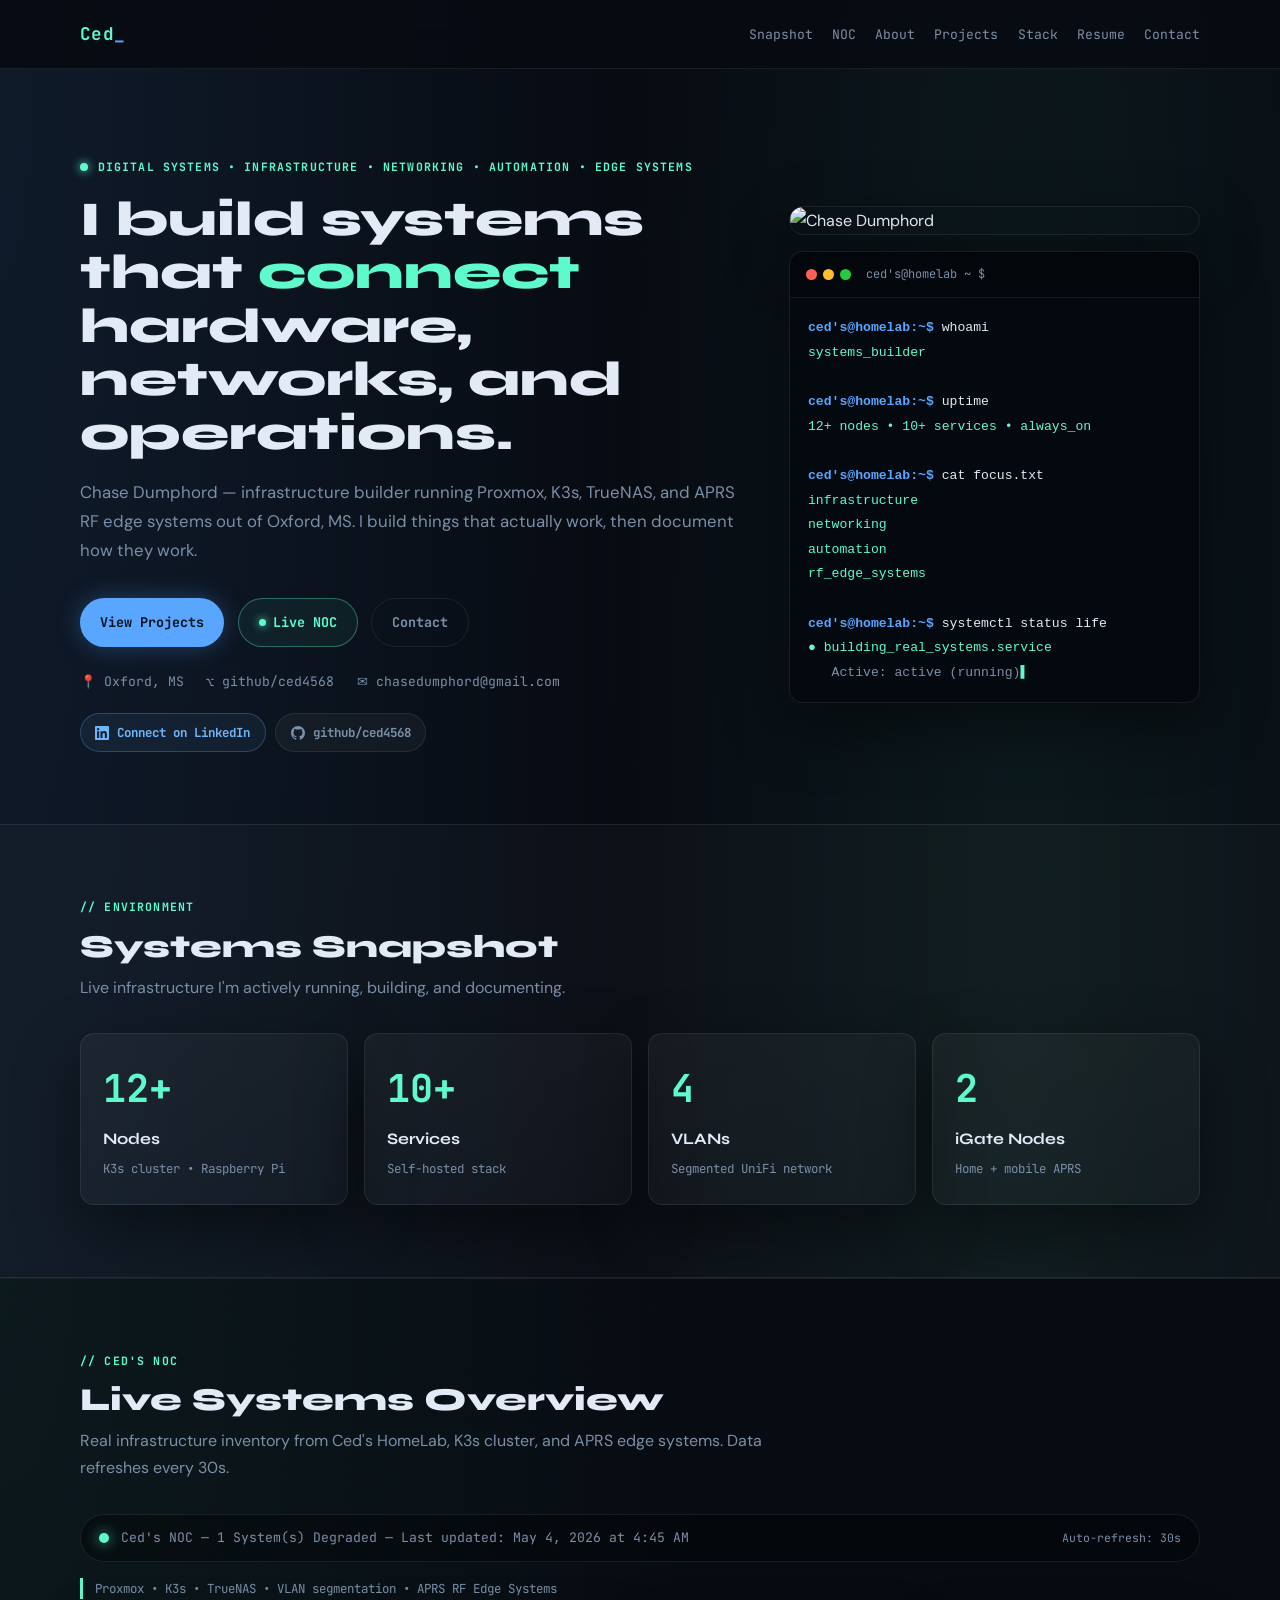
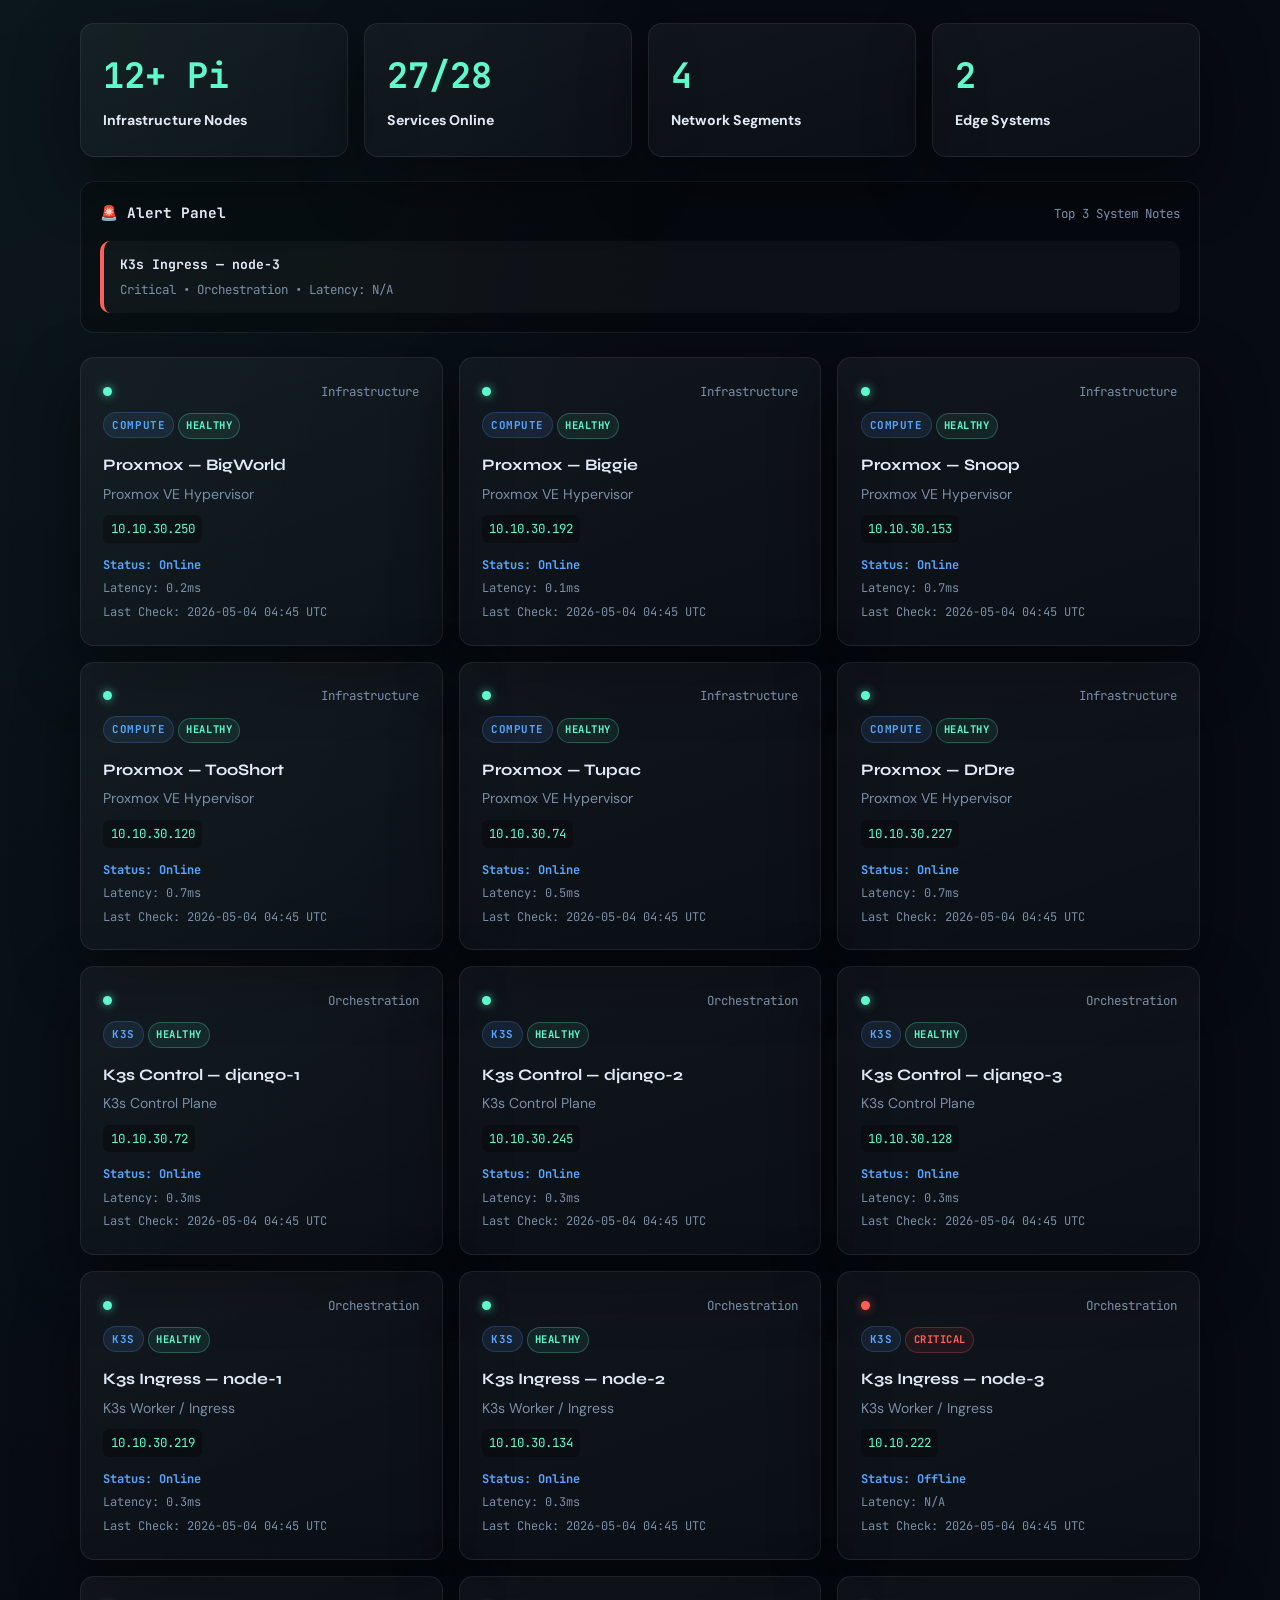
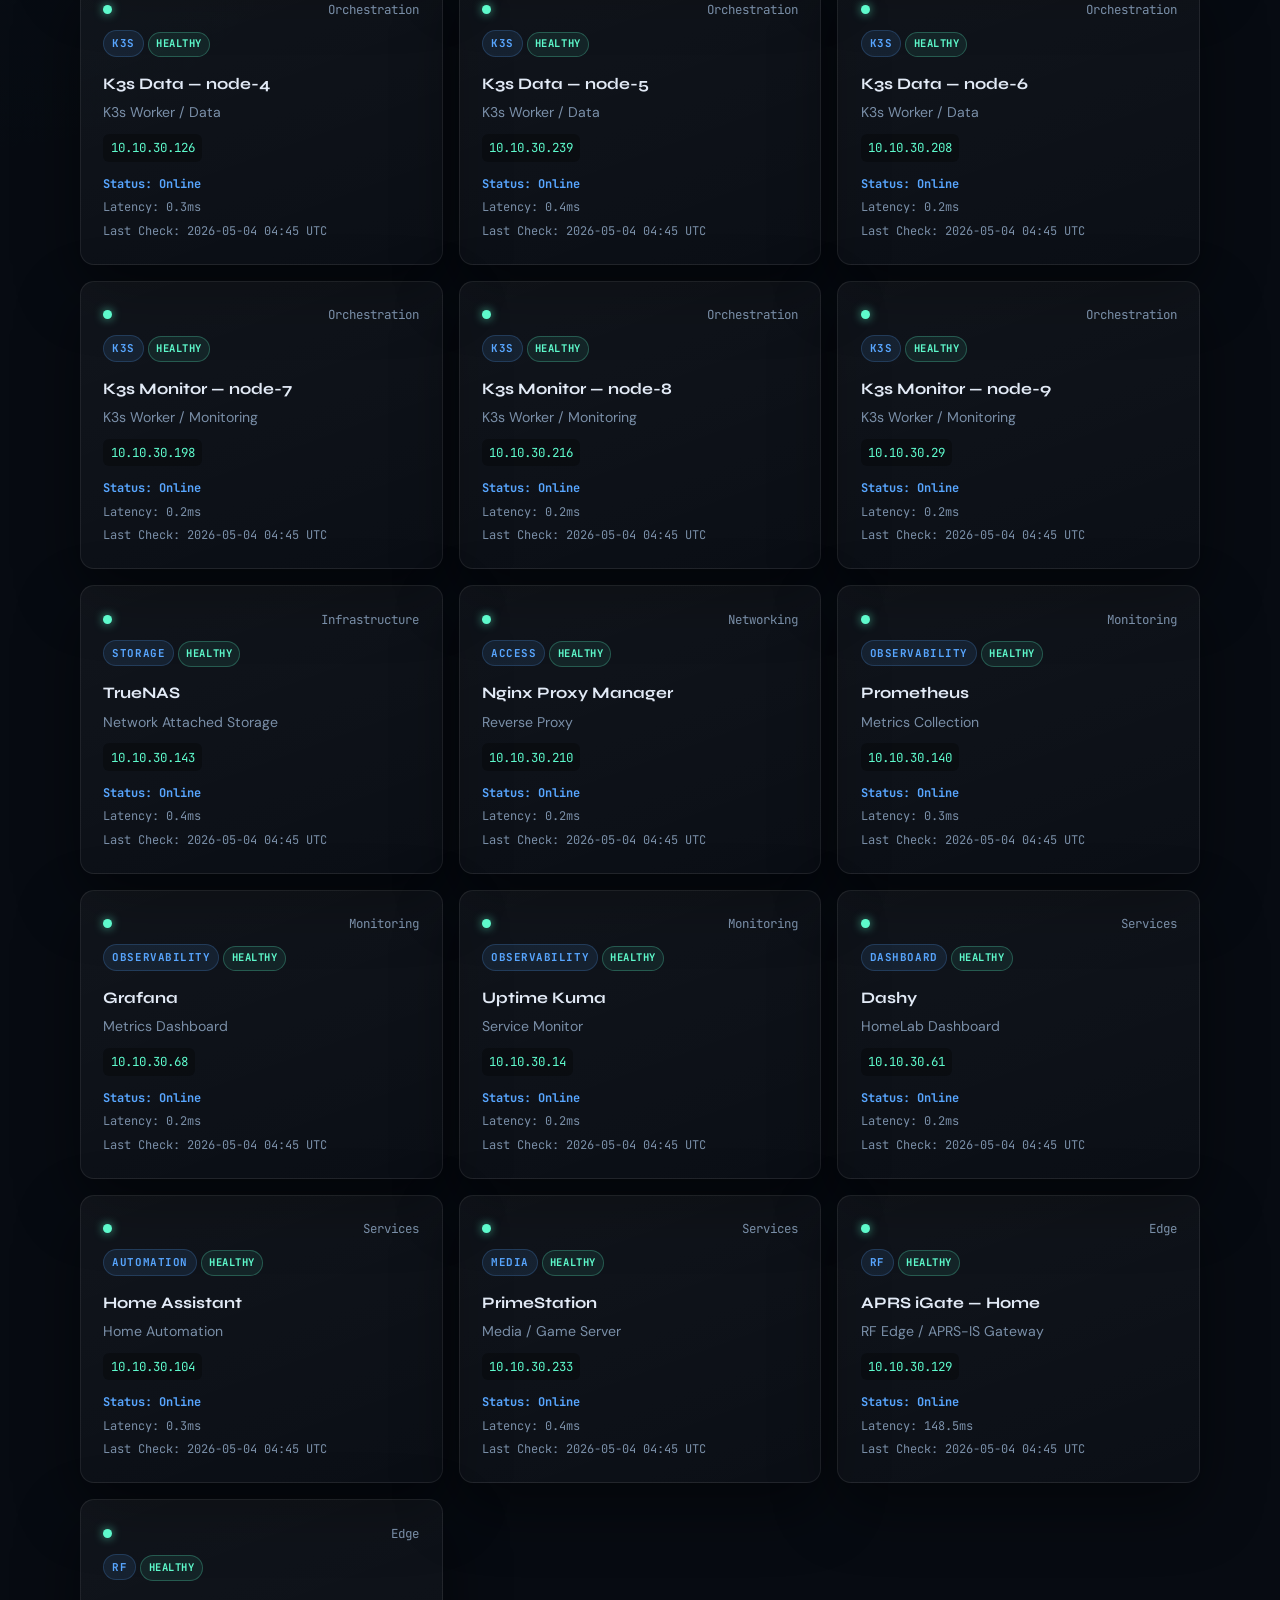
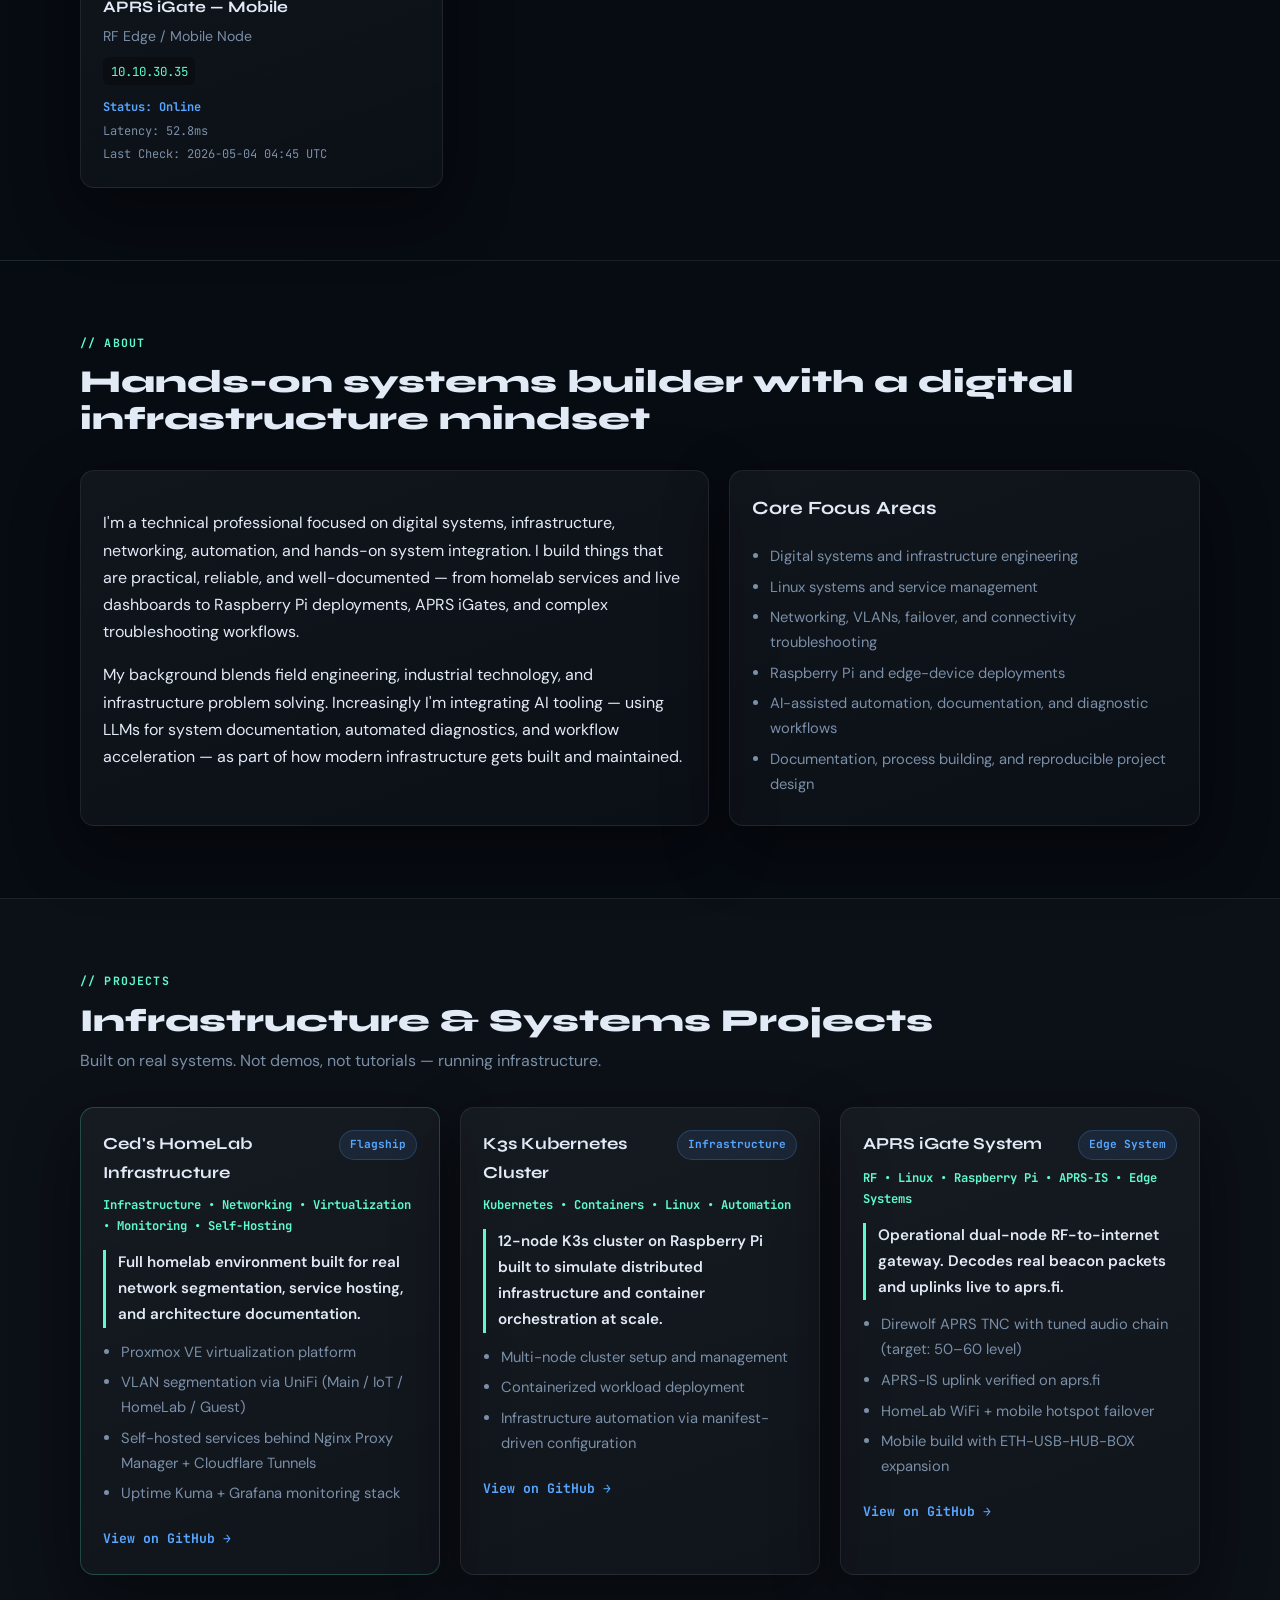
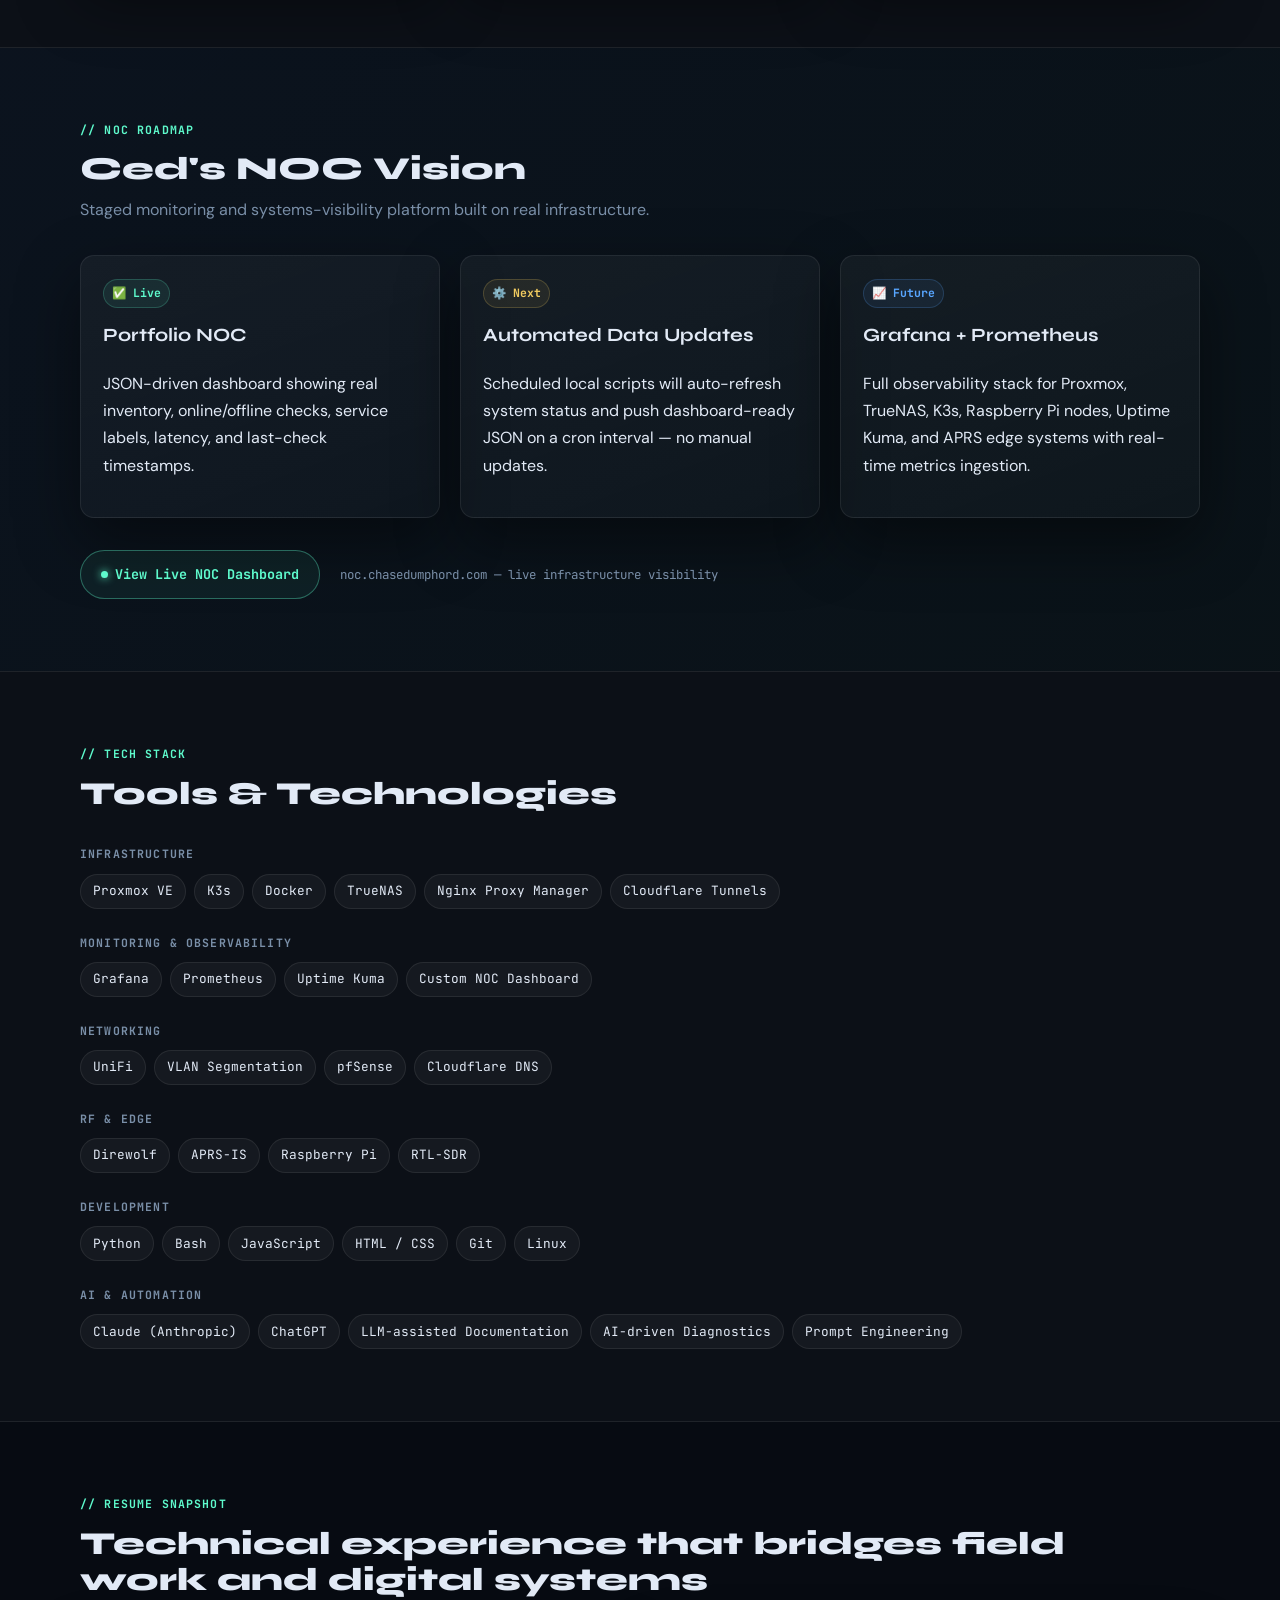
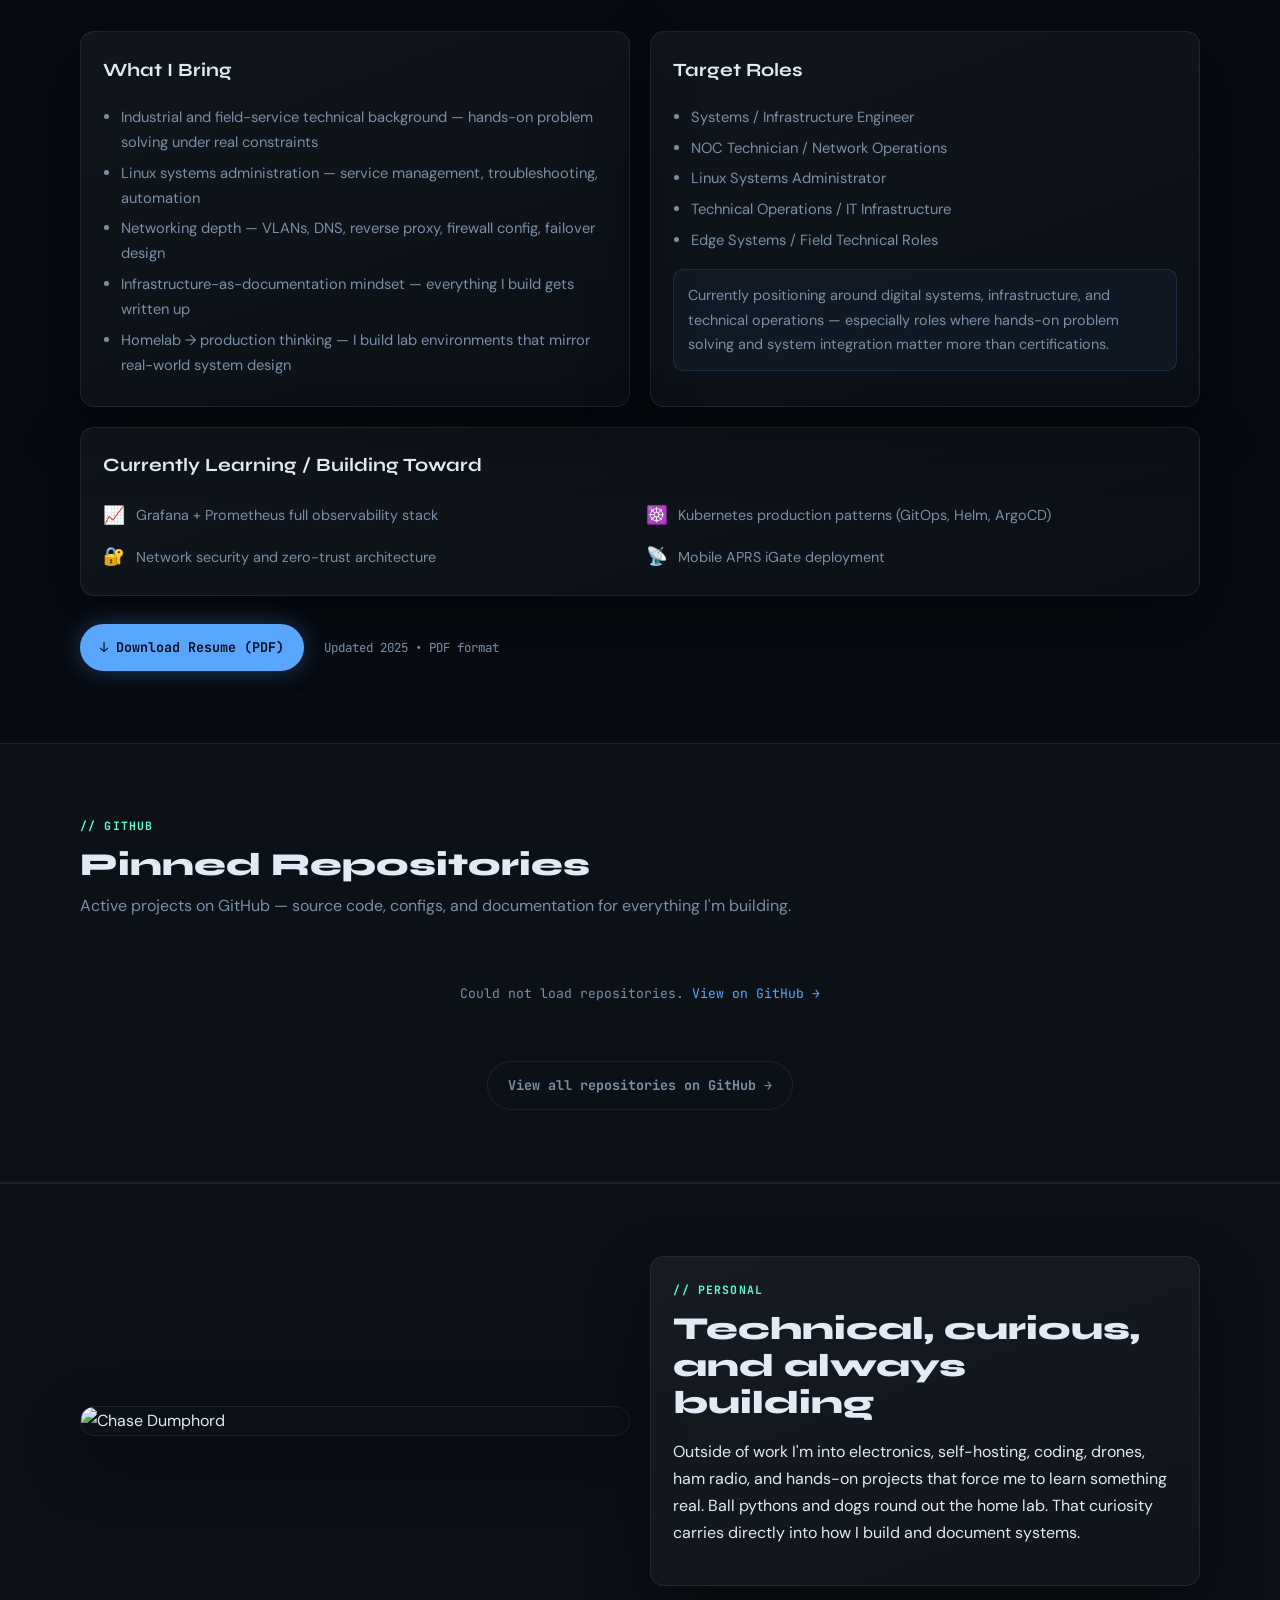
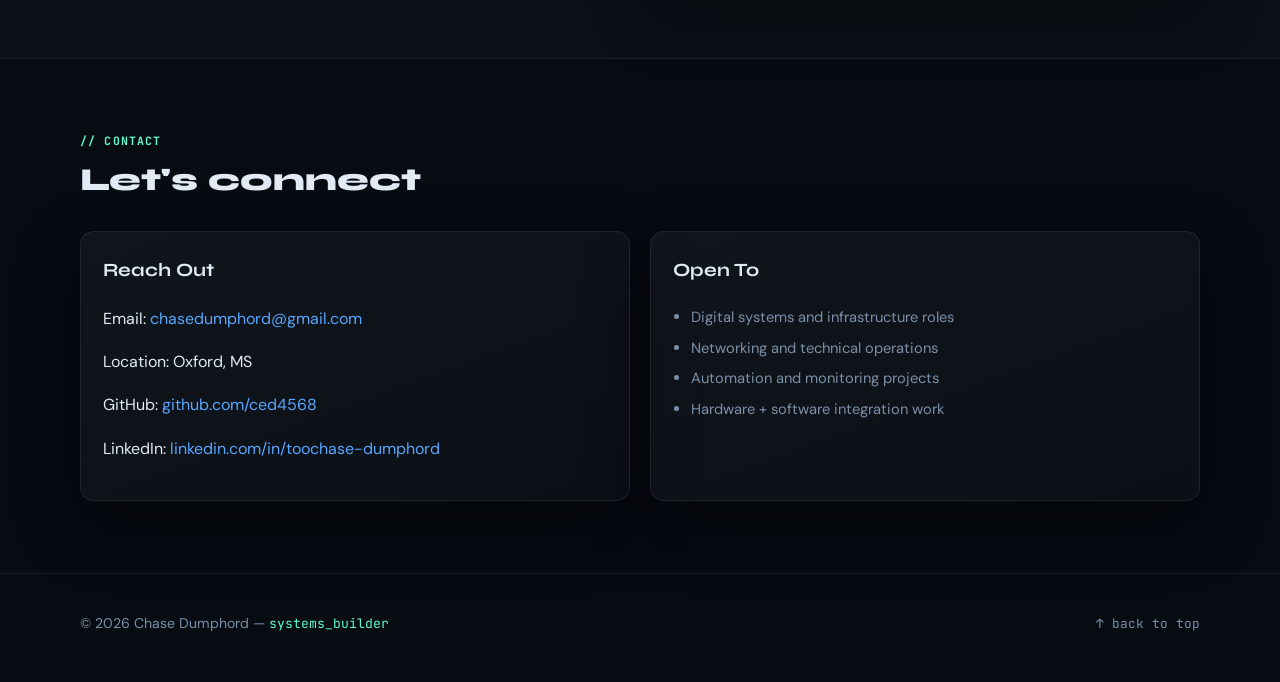
==== index.html @ 25ddf956 "Fix LinkedIn URL and resume path" ====
<!DOCTYPE html>
<html lang="en">
<head>
  <meta charset="UTF-8" />
  <meta name="viewport" content="width=device-width, initial-scale=1.0" />

  <title>Chase Dumphord | Digital Systems & Infrastructure</title>

  <meta
    name="description"
    content="Chase Dumphord — digital systems builder focused on infrastructure, Linux, K3s, Proxmox, APRS RF edge systems, and real-world technical problem solving."
  />

  <!-- Open Graph for LinkedIn / Discord sharing -->
  <meta property="og:title" content="Chase Dumphord | Digital Systems & Infrastructure" />
  <meta property="og:description" content="Hands-on systems builder. Proxmox • K3s • APRS • HomeLab. Based in Oxford, MS." />
  <meta property="og:type" content="website" />
  <meta property="og:url" content="https://chasedumphord.com" />

  <!-- ── Favicon set (from ced-logo-pack) ── -->
  <link rel="icon" type="image/png" sizes="32x32"   href="assets/favicons/favicon-32x32.png" />
  <link rel="icon" type="image/png" sizes="16x16"   href="assets/favicons/favicon-16x16.png" />
  <link rel="icon" type="image/png" sizes="192x192" href="assets/favicons/favicon-192x192.png" />
  <link rel="apple-touch-icon"      sizes="512x512" href="assets/favicons/favicon-512x512.png" />
  <link rel="shortcut icon"                         href="assets/favicons/favicon.ico" />

  <!-- ── Sitemap hint for crawlers ── -->
  <link rel="sitemap" type="application/xml" href="/sitemap.xml" />

  <!-- ── Search engine indexing ── -->
  <meta name="robots" content="index, follow" />
  <meta name="author" content="Chase Dumphord" />

  <!-- ── Social verification (rel=me) ── -->
  <link rel="me" href="https://www.linkedin.com/in/chase-dumphord/" />
  <link rel="me" href="https://github.com/ced4568" />

  <!-- Fonts: JetBrains Mono for terminal/code feel, Syne for headings -->
  <link rel="preconnect" href="https://fonts.googleapis.com" />
  <link rel="preconnect" href="https://fonts.gstatic.com" crossorigin />
  <link href="https://fonts.googleapis.com/css2?family=JetBrains+Mono:wght@400;700&family=Syne:wght@700;800&family=DM+Sans:wght@400;500;700&display=swap" rel="stylesheet" />

  <link rel="stylesheet" href="style.css" />
</head>

<body>
  <!-- ═══════════════════════════════ NAV ═══════════════════════════════ -->
  <header class="site-header">
    <div class="container nav">
      <a href="#top" class="logo">Ced<span class="logo-cursor">_</span></a>

      <nav>
        <ul class="nav-links">
          <li><a href="#snapshot">Snapshot</a></li>
          <li><a href="#noc">NOC</a></li>
          <li><a href="#about">About</a></li>
          <li><a href="#projects">Projects</a></li>
          <li><a href="#stack">Stack</a></li>
          <li><a href="#resume">Resume</a></li>
          <li><a href="#contact">Contact</a></li>
        </ul>
      </nav>
    </div>
  </header>

  <main id="top">

    <!-- ═══════════════════════════════ HERO ═══════════════════════════════ -->
    <section class="hero">
      <div class="container hero-grid">

        <div class="hero-text">
          <p class="eyebrow">
            <span class="eyebrow-dot"></span>
            Digital Systems • Infrastructure • Networking • Automation • Edge Systems
          </p>

          <h1>I build systems that <span class="accent-word">connect</span> hardware, networks, and operations.</h1>

          <p class="lead">
            Chase Dumphord — infrastructure builder running Proxmox, K3s, TrueNAS, and APRS RF edge systems out of Oxford, MS.
            I build things that actually work, then document how they work.
          </p>

          <div class="hero-actions">
            <a class="btn btn-primary" href="#projects">View Projects</a>
            <a class="btn btn-secondary" href="https://noc.chasedumphord.com" target="_blank" rel="noopener noreferrer">
              <span class="btn-dot"></span> Live NOC
            </a>
            <a class="btn btn-ghost" href="#contact">Contact</a>
          </div>

          <ul class="quick-facts">
            <li>📍 Oxford, MS</li>
            <li>
              <a href="https://github.com/ced4568" target="_blank" rel="noopener noreferrer">
                ⌥ github/ced4568
              </a>
            </li>
            <li>
              <a href="mailto:chasedumphord@gmail.com">✉ chasedumphord@gmail.com</a>
            </li>
          </ul>

          <!-- LinkedIn badge — prominent social proof row -->
          <div class="hero-badges">
            <a
              href="https://www.linkedin.com/in/chase-dumphord/"
              target="_blank"
              rel="noopener noreferrer"
              class="badge-link linkedin-badge"
            >
              <svg class="badge-icon" viewBox="0 0 24 24" fill="currentColor" aria-hidden="true">
                <path d="M20.447 20.452h-3.554v-5.569c0-1.328-.027-3.037-1.852-3.037-1.853 0-2.136 1.445-2.136 2.939v5.667H9.351V9h3.414v1.561h.046c.477-.9 1.637-1.85 3.37-1.85 3.601 0 4.267 2.37 4.267 5.455v6.286zM5.337 7.433a2.062 2.062 0 01-2.063-2.065 2.064 2.064 0 112.063 2.065zm1.782 13.019H3.555V9h3.564v11.452zM22.225 0H1.771C.792 0 0 .774 0 1.729v20.542C0 23.227.792 24 1.771 24h20.451C23.2 24 24 23.227 24 22.271V1.729C24 .774 23.2 0 22.222 0h.003z"/>
              </svg>
              Connect on LinkedIn
            </a>
            <a
              href="https://github.com/ced4568"
              target="_blank"
              rel="noopener noreferrer"
              class="badge-link github-badge"
            >
              <svg class="badge-icon" viewBox="0 0 24 24" fill="currentColor" aria-hidden="true">
                <path d="M12 0C5.374 0 0 5.373 0 12c0 5.302 3.438 9.8 8.207 11.387.599.111.793-.261.793-.577v-2.234c-3.338.726-4.033-1.416-4.033-1.416-.546-1.387-1.333-1.756-1.333-1.756-1.089-.745.083-.729.083-.729 1.205.084 1.839 1.237 1.839 1.237 1.07 1.834 2.807 1.304 3.492.997.107-.775.418-1.305.762-1.604-2.665-.305-5.467-1.334-5.467-5.931 0-1.311.469-2.381 1.236-3.221-.124-.303-.535-1.524.117-3.176 0 0 1.008-.322 3.301 1.23A11.509 11.509 0 0112 5.803c1.02.005 2.047.138 3.006.404 2.291-1.552 3.297-1.23 3.297-1.23.653 1.653.242 2.874.118 3.176.77.84 1.235 1.911 1.235 3.221 0 4.609-2.807 5.624-5.479 5.921.43.372.823 1.102.823 2.222v3.293c0 .319.192.694.801.576C20.566 21.797 24 17.3 24 12c0-6.627-5.373-12-12-12z"/>
              </svg>
              github/ced4568
            </a>
          </div>
        </div>

        <div class="hero-panel">
          <div class="hero-image-card">
            <img
              src="assets/images/ChaseD_headshot.jpg"
              alt="Chase Dumphord"
              class="hero-image"
            />
          </div>

          <div class="terminal-card">
            <div class="terminal-top">
              <span class="dot red"></span>
              <span class="dot yellow"></span>
              <span class="dot green"></span>
              <span class="terminal-title">ced's@homelab ~ $</span>
            </div>
            <pre><code><span class="t-prompt">ced's@homelab:~$</span> whoami
<span class="t-val">systems_builder</span>

<span class="t-prompt">ced's@homelab:~$</span> uptime
<span class="t-val">12+ nodes • 10+ services • always_on</span>

<span class="t-prompt">ced's@homelab:~$</span> cat focus.txt
<span class="t-val">infrastructure
networking
automation
rf_edge_systems</span>

<span class="t-prompt">ced's@homelab:~$</span> systemctl status life
<span class="t-val">● building_real_systems.service</span>
<span class="t-muted">   Active: active (running)</span><span class="t-cursor">▌</span></code></pre>
          </div>
        </div>
      </div>
    </section>

    <!-- ═══════════════════════════════ SNAPSHOT ═══════════════════════════════ -->
    <section id="snapshot" class="section section-alt">
      <div class="container">
        <div class="section-heading">
          <p class="section-label">// environment</p>
          <h2>Systems Snapshot</h2>
          <p class="section-intro">
            Live infrastructure I'm actively running, building, and documenting.
          </p>
        </div>

        <div class="stats-grid">
          <div class="stat-card">
            <h3>12+</h3>
            <p>Nodes</p>
            <span>K3s cluster • Raspberry Pi</span>
          </div>
          <div class="stat-card">
            <h3>10+</h3>
            <p>Services</p>
            <span>Self-hosted stack</span>
          </div>
          <div class="stat-card">
            <h3>4</h3>
            <p>VLANs</p>
            <span>Segmented UniFi network</span>
          </div>
          <div class="stat-card">
            <h3>2</h3>
            <p>iGate Nodes</p>
            <span>Home + mobile APRS</span>
          </div>
        </div>
      </div>
    </section>

    <!-- ═══════════════════════════════ NOC ═══════════════════════════════ -->
    <section id="noc" class="section noc-dashboard">
      <div class="container">
        <div class="section-heading">
          <p class="section-label">// ced's noc</p>
          <h2>Live Systems Overview</h2>
          <p class="section-intro">
            Real infrastructure inventory from Ced's HomeLab, K3s cluster, and APRS edge systems.
            Data refreshes every 30s.
          </p>
        </div>

        <div class="noc-command-bar">
          <span class="status-dot" id="noc-dot"></span>
          <span id="noc-status-text">Connecting to NOC feed...</span>
          <span class="noc-refresh-badge" id="noc-refresh-badge"></span>
        </div>

        <p class="noc-proof">
          Proxmox • K3s • TrueNAS • VLAN segmentation • APRS RF Edge Systems
        </p>

        <div class="noc-metrics-grid">
          <div class="noc-metric">
            <h3 id="metric-nodes">--</h3>
            <p>Infrastructure Nodes</p>
          </div>
          <div class="noc-metric">
            <h3 id="metric-services">--</h3>
            <p>Services Online</p>
          </div>
          <div class="noc-metric">
            <h3 id="metric-vlans">--</h3>
            <p>Network Segments</p>
          </div>
          <div class="noc-metric">
            <h3 id="metric-edge">--</h3>
            <p>Edge Systems</p>
          </div>
        </div>

        <div class="noc-alert-panel">
          <div class="noc-alert-header">
            <h3>🚨 Alert Panel</h3>
            <span>Top 3 System Notes</span>
          </div>
          <div id="noc-alert-list" class="noc-alert-list">
            <p class="noc-loading">Awaiting data feed...</p>
          </div>
        </div>

        <div id="noc-system-grid" class="noc-system-grid"></div>

        <!-- Fallback shown when data can't load -->
        <div id="noc-fallback" class="noc-fallback" style="display:none;">
          <p class="noc-fallback-msg">
            📡 NOC feed unavailable from this context — systems run locally.<br/>
            <a href="https://noc.chasedumphord.com" target="_blank" rel="noopener noreferrer">
              View the live NOC dashboard →
            </a>
          </p>
        </div>
      </div>
    </section>

    <!-- ═══════════════════════════════ ABOUT ═══════════════════════════════ -->
    <section id="about" class="section">
      <div class="container">
        <div class="section-heading">
          <p class="section-label">// about</p>
          <h2>Hands-on systems builder with a digital infrastructure mindset</h2>
        </div>

        <div class="content-grid">
          <div class="card">
            <p>
              I'm a technical professional focused on digital systems, infrastructure, networking,
              automation, and hands-on system integration. I build things that are practical,
              reliable, and well-documented — from homelab services and live dashboards to Raspberry Pi
              deployments, APRS iGates, and complex troubleshooting workflows.
            </p>
            <p>
              My background blends field engineering, industrial technology, and infrastructure
              problem solving. Increasingly I'm integrating AI tooling — using LLMs for system
              documentation, automated diagnostics, and workflow acceleration — as part of how
              modern infrastructure gets built and maintained.
            </p>
          </div>

          <div class="card">
            <h3>Core Focus Areas</h3>
            <ul class="clean-list">
              <li>Digital systems and infrastructure engineering</li>
              <li>Linux systems and service management</li>
              <li>Networking, VLANs, failover, and connectivity troubleshooting</li>
              <li>Raspberry Pi and edge-device deployments</li>
              <li>AI-assisted automation, documentation, and diagnostic workflows</li>
              <li>Documentation, process building, and reproducible project design</li>
            </ul>
          </div>
        </div>
      </div>
    </section>

    <!-- ═══════════════════════════════ PROJECTS ═══════════════════════════════ -->
    <section id="projects" class="section section-alt">
      <div class="container">
        <div class="section-heading">
          <p class="section-label">// projects</p>
          <h2>Infrastructure & Systems Projects</h2>
          <p class="section-intro">Built on real systems. Not demos, not tutorials — running infrastructure.</p>
        </div>

        <div class="projects-grid">

          <article class="project-card featured-project">
            <div class="project-top">
              <h3>Ced's HomeLab Infrastructure</h3>
              <span class="status-pill">Flagship</span>
            </div>
            <p class="tags">Infrastructure • Networking • Virtualization • Monitoring • Self-Hosting</p>
            <p class="project-impact">
              Full homelab environment built for real network segmentation, service hosting, and architecture documentation.
            </p>
            <ul class="clean-list">
              <li>Proxmox VE virtualization platform</li>
              <li>VLAN segmentation via UniFi (Main / IoT / HomeLab / Guest)</li>
              <li>Self-hosted services behind Nginx Proxy Manager + Cloudflare Tunnels</li>
              <li>Uptime Kuma + Grafana monitoring stack</li>
            </ul>
            <a href="https://github.com/ced4568/ceds-homelab" target="_blank" rel="noopener noreferrer" class="project-link">
              View on GitHub →
            </a>
          </article>

          <article class="project-card">
            <div class="project-top">
              <h3>K3s Kubernetes Cluster</h3>
              <span class="status-pill">Infrastructure</span>
            </div>
            <p class="tags">Kubernetes • Containers • Linux • Automation</p>
            <p class="project-impact">
              12-node K3s cluster on Raspberry Pi built to simulate distributed infrastructure and container orchestration at scale.
            </p>
            <ul class="clean-list">
              <li>Multi-node cluster setup and management</li>
              <li>Containerized workload deployment</li>
              <li>Infrastructure automation via manifest-driven configuration</li>
            </ul>
            <a href="https://github.com/ced4568/ced-k3s-homelab" target="_blank" rel="noopener noreferrer" class="project-link">
              View on GitHub →
            </a>
          </article>

          <article class="project-card">
            <div class="project-top">
              <h3>APRS iGate System</h3>
              <span class="status-pill">Edge System</span>
            </div>
            <p class="tags">RF • Linux • Raspberry Pi • APRS-IS • Edge Systems</p>
            <p class="project-impact">
              Operational dual-node RF-to-internet gateway. Decodes real beacon packets and uplinks live to aprs.fi.
            </p>
            <ul class="clean-list">
              <li>Direwolf APRS TNC with tuned audio chain (target: 50–60 level)</li>
              <li>APRS-IS uplink verified on aprs.fi</li>
              <li>HomeLab WiFi + mobile hotspot failover</li>
              <li>Mobile build with ETH-USB-HUB-BOX expansion</li>
            </ul>
            <a href="https://github.com/ced4568/ceds-aprs-igate" target="_blank" rel="noopener noreferrer" class="project-link">
              View on GitHub →
            </a>
          </article>

        </div>
      </div>
    </section>

    <!-- ═══════════════════════════════ NOC ROADMAP ═══════════════════════════════ -->
    <section class="section noc-section">
      <div class="container">
        <div class="section-heading">
          <p class="section-label">// noc roadmap</p>
          <h2>Ced's NOC Vision</h2>
          <p class="section-intro">
            Staged monitoring and systems-visibility platform built on real infrastructure.
          </p>
        </div>

        <div class="noc-grid">
          <div class="noc-card">
            <div class="noc-card-badge done">✅ Live</div>
            <h3>Portfolio NOC</h3>
            <p>
              JSON-driven dashboard showing real inventory, online/offline checks, service labels,
              latency, and last-check timestamps.
            </p>
          </div>
          <div class="noc-card">
            <div class="noc-card-badge next">⚙️ Next</div>
            <h3>Automated Data Updates</h3>
            <p>
              Scheduled local scripts will auto-refresh system status and push dashboard-ready
              JSON on a cron interval — no manual updates.
            </p>
          </div>
          <div class="noc-card">
            <div class="noc-card-badge future">📈 Future</div>
            <h3>Grafana + Prometheus</h3>
            <p>
              Full observability stack for Proxmox, TrueNAS, K3s, Raspberry Pi nodes, Uptime Kuma,
              and APRS edge systems with real-time metrics ingestion.
            </p>
          </div>
        </div>

        <!-- CTA to live NOC -->
        <div class="noc-roadmap-cta">
          <a
            href="https://noc.chasedumphord.com"
            target="_blank"
            rel="noopener noreferrer"
            class="btn btn-secondary"
          >
            <span class="btn-dot"></span> View Live NOC Dashboard
          </a>
          <span class="noc-cta-sub">noc.chasedumphord.com — live infrastructure visibility</span>
        </div>
      </div>
    </section>

    <!-- ═══════════════════════════════ TECH STACK ═══════════════════════════════ -->
    <section id="stack" class="section section-alt">
      <div class="container">
        <div class="section-heading">
          <p class="section-label">// tech stack</p>
          <h2>Tools & Technologies</h2>
        </div>

        <div class="stack-groups">

          <div class="stack-group">
            <h4 class="stack-group-label">Infrastructure</h4>
            <div class="stack-pills">
              <span class="stack-pill">Proxmox VE</span>
              <span class="stack-pill">K3s</span>
              <span class="stack-pill">Docker</span>
              <span class="stack-pill">TrueNAS</span>
              <span class="stack-pill">Nginx Proxy Manager</span>
              <span class="stack-pill">Cloudflare Tunnels</span>
            </div>
          </div>

          <div class="stack-group">
            <h4 class="stack-group-label">Monitoring & Observability</h4>
            <div class="stack-pills">
              <span class="stack-pill">Grafana</span>
              <span class="stack-pill">Prometheus</span>
              <span class="stack-pill">Uptime Kuma</span>
              <span class="stack-pill">Custom NOC Dashboard</span>
            </div>
          </div>

          <div class="stack-group">
            <h4 class="stack-group-label">Networking</h4>
            <div class="stack-pills">
              <span class="stack-pill">UniFi</span>
              <span class="stack-pill">VLAN Segmentation</span>
              <span class="stack-pill">pfSense</span>
              <span class="stack-pill">Cloudflare DNS</span>
            </div>
          </div>

          <div class="stack-group">
            <h4 class="stack-group-label">RF & Edge</h4>
            <div class="stack-pills">
              <span class="stack-pill">Direwolf</span>
              <span class="stack-pill">APRS-IS</span>
              <span class="stack-pill">Raspberry Pi</span>
              <span class="stack-pill">RTL-SDR</span>
            </div>
          </div>

          <div class="stack-group">
            <h4 class="stack-group-label">Development</h4>
            <div class="stack-pills">
              <span class="stack-pill">Python</span>
              <span class="stack-pill">Bash</span>
              <span class="stack-pill">JavaScript</span>
              <span class="stack-pill">HTML / CSS</span>
              <span class="stack-pill">Git</span>
              <span class="stack-pill">Linux</span>
            </div>
          </div>

          <div class="stack-group">
            <h4 class="stack-group-label">AI & Automation</h4>
            <div class="stack-pills">
              <span class="stack-pill">Claude (Anthropic)</span>
              <span class="stack-pill">ChatGPT</span>
              <span class="stack-pill">LLM-assisted Documentation</span>
              <span class="stack-pill">AI-driven Diagnostics</span>
              <span class="stack-pill">Prompt Engineering</span>
            </div>
          </div>

        </div>
      </div>
    </section>

    <!-- ═══════════════════════════════ RESUME ═══════════════════════════════ -->
    <section id="resume" class="section">
      <div class="container">
        <div class="section-heading">
          <p class="section-label">// resume snapshot</p>
          <h2>Technical experience that bridges field work and digital systems</h2>
        </div>

        <div class="resume-grid">

          <div class="card resume-card">
            <h3>What I Bring</h3>
            <ul class="clean-list">
              <li>Industrial and field-service technical background — hands-on problem solving under real constraints</li>
              <li>Linux systems administration — service management, troubleshooting, automation</li>
              <li>Networking depth — VLANs, DNS, reverse proxy, firewall config, failover design</li>
              <li>Infrastructure-as-documentation mindset — everything I build gets written up</li>
              <li>Homelab → production thinking — I build lab environments that mirror real-world system design</li>
            </ul>
          </div>

          <div class="card resume-card">
            <h3>Target Roles</h3>
            <ul class="clean-list">
              <li>Systems / Infrastructure Engineer</li>
              <li>NOC Technician / Network Operations</li>
              <li>Linux Systems Administrator</li>
              <li>Technical Operations / IT Infrastructure</li>
              <li>Edge Systems / Field Technical Roles</li>
            </ul>

            <div class="resume-note">
              <p>
                Currently positioning around digital systems, infrastructure, and technical operations —
                especially roles where hands-on problem solving and system integration matter more than certifications.
              </p>
            </div>
          </div>

          <div class="card resume-card resume-card-full">
            <h3>Currently Learning / Building Toward</h3>
            <div class="learning-grid">
              <div class="learning-item">
                <span class="learning-icon">📈</span>
                <span>Grafana + Prometheus full observability stack</span>
              </div>
              <div class="learning-item">
                <span class="learning-icon">☸️</span>
                <span>Kubernetes production patterns (GitOps, Helm, ArgoCD)</span>
              </div>
              <div class="learning-item">
                <span class="learning-icon">🔐</span>
                <span>Network security and zero-trust architecture</span>
              </div>
              <div class="learning-item">
                <span class="learning-icon">📡</span>
                <span>Mobile APRS iGate deployment</span>
              </div>
            </div>
          </div>

          <!-- Resume download CTA -->
          <div class="resume-download-row">
            <a
              href="assets/ChaseD_Resume.pdf"
              target="_blank"
              rel="noopener noreferrer"
              class="btn btn-primary"
              download
            >
              ↓ Download Resume (PDF)
            </a>
            <span class="resume-download-note">Updated 2025 • PDF format</span>
          </div>

        </div>
      </div>
    </section>

    <!-- ═══════════════════════════════ GITHUB REPOS ═══════════════════════════════ -->
    <section id="repos" class="section section-alt">
      <div class="container">
        <div class="section-heading">
          <p class="section-label">// github</p>
          <h2>Pinned Repositories</h2>
          <p class="section-intro">
            Active projects on GitHub — source code, configs, and documentation for everything I'm building.
          </p>
        </div>

        <div id="github-repos" class="repos-grid">
          <!-- Populated by script.js via GitHub API -->
          <div class="repo-loading">
            <span class="noc-loading">Fetching repositories...</span>
          </div>
        </div>

        <div class="repos-footer">
          <a
            href="https://github.com/ced4568"
            target="_blank"
            rel="noopener noreferrer"
            class="btn btn-ghost"
          >
            View all repositories on GitHub →
          </a>
        </div>
      </div>
    </section>

    <!-- ═══════════════════════════════ PERSONAL ═══════════════════════════════ -->
    <section class="section section-alt personal-section">
      <div class="container personal-grid">
        <div class="personal-image-wrap">
          <img
            src="assets/images/lakephotopinkpants.png"
            alt="Chase Dumphord"
            class="personal-image"
          />
        </div>
        <div class="card">
          <p class="section-label">// personal</p>
          <h2>Technical, curious, and always building</h2>
          <p>
            Outside of work I'm into electronics, self-hosting, coding, drones, ham radio, and
            hands-on projects that force me to learn something real. Ball pythons and dogs round
            out the home lab. That curiosity carries directly into how I build and document systems.
          </p>
        </div>
      </div>
    </section>

    <!-- ═══════════════════════════════ CONTACT ═══════════════════════════════ -->
    <section id="contact" class="section">
      <div class="container">
        <div class="section-heading">
          <p class="section-label">// contact</p>
          <h2>Let's connect</h2>
        </div>

        <div class="contact-grid">
          <div class="card">
            <h3>Reach Out</h3>
            <p>Email: <a href="mailto:chasedumphord@gmail.com">chasedumphord@gmail.com</a></p>
            <p>Location: Oxford, MS</p>
            <p>GitHub: <a href="https://github.com/ced4568" target="_blank" rel="noopener noreferrer">github.com/ced4568</a></p>
            <p>LinkedIn: <a href="https://www.linkedin.com/in/chase-dumphord/" target="_blank" rel="noopener noreferrer">linkedin.com/in/toochase-dumphord</a></p>
          </div>

          <div class="card">
            <h3>Open To</h3>
            <ul class="clean-list">
              <li>Digital systems and infrastructure roles</li>
              <li>Networking and technical operations</li>
              <li>Automation and monitoring projects</li>
              <li>Hardware + software integration work</li>
            </ul>
          </div>
        </div>
      </div>
    </section>

  </main>

  <!-- ═══════════════════════════════ FOOTER ═══════════════════════════════ -->
  <footer class="site-footer">
    <div class="container footer-content">
      <p>© <span data-year></span> Chase Dumphord — <span class="footer-mono">systems_builder</span></p>
      <a href="#top" class="back-to-top">↑ back to top</a>
    </div>
  </footer>

  <script src="script.js"></script>
</body>
</html>
---- style.css ----
/* ═══════════════════════════════════════════════════
   Chase Dumphord Portfolio — style.css
   Fonts: JetBrains Mono (code/ui) + Syne (headings) + DM Sans (body)
   ═══════════════════════════════════════════════════ */

:root {
  --bg:        #070b12;
  --bg-soft:   #0d1422;
  --bg-alt:    #0b1220;
  --card:      #0f1828;
  --text:      #e2eaf6;
  --muted:     #7a8fa8;
  --line:      rgba(255, 255, 255, 0.08);
  --accent:    #58a6ff;
  --accent-2:  #5efacc;
  --warning:   #f2cc60;
  --danger:    #ff5f56;
  --shadow:    0 24px 64px rgba(0, 0, 0, 0.45);
  --radius:    14px;
  --max:       1120px;

  --font-mono:    'JetBrains Mono', 'Fira Code', monospace;
  --font-display: 'Syne', sans-serif;
  --font-body:    'DM Sans', sans-serif;
}

/* ── Reset ── */
*, *::before, *::after { box-sizing: border-box; }

html { scroll-behavior: smooth; }

body {
  margin: 0;
  font-family: var(--font-body);
  font-size: 1rem;
  background:
    radial-gradient(ellipse at top left,  rgba(88, 166, 255, 0.10), transparent 35%),
    radial-gradient(ellipse at 80% 10%,   rgba(94, 250, 204, 0.06), transparent 30%),
    var(--bg);
  color: var(--text);
  line-height: 1.7;
}

img { max-width: 100%; display: block; }

a { color: var(--accent); text-decoration: none; }
a:hover { text-decoration: underline; }

/* ── Layout Helpers ── */
.container {
  width: min(100% - 2rem, var(--max));
  margin-inline: auto;
}

/* ═══════════════════════════════
   HEADER / NAV
   ═══════════════════════════════ */
.site-header {
  position: sticky;
  top: 0;
  z-index: 1000;
  backdrop-filter: blur(18px);
  background: rgba(7, 11, 18, 0.88);
  border-bottom: 1px solid var(--line);
}

.nav {
  min-height: 68px;
  display: flex;
  align-items: center;
  justify-content: space-between;
}

/* Logo */
.logo {
  font-family: var(--font-mono);
  font-weight: 700;
  font-size: 1.1rem;
  color: var(--accent-2);
  letter-spacing: 0.02em;
}

.logo-cursor {
  animation: blink 1.1s step-end infinite;
  color: var(--accent);
}

@keyframes blink {
  50% { opacity: 0; }
}

.logo:hover { text-decoration: none; }

.nav-links {
  display: flex;
  gap: 1.2rem;
  list-style: none;
  padding: 0;
  margin: 0;
}

.nav-links a {
  font-family: var(--font-mono);
  font-size: 0.82rem;
  color: var(--muted);
  transition: color 0.15s;
}

.nav-links a:hover {
  color: var(--accent-2);
  text-decoration: none;
}

/* ═══════════════════════════════
   HERO
   ═══════════════════════════════ */
.hero {
  padding: 5.5rem 0 4.5rem;
}

.hero-grid {
  display: grid;
  grid-template-columns: 1.3fr 0.8fr;
  gap: 2.5rem;
  align-items: center;
}

/* Eyebrow */
.eyebrow {
  display: flex;
  align-items: center;
  gap: 0.6rem;
  font-family: var(--font-mono);
  font-size: 0.72rem;
  font-weight: 700;
  color: var(--accent-2);
  text-transform: uppercase;
  letter-spacing: 0.1em;
  margin: 0 0 1rem;
}

.eyebrow-dot {
  width: 8px;
  height: 8px;
  border-radius: 50%;
  background: var(--accent-2);
  box-shadow: 0 0 10px var(--accent-2);
  flex-shrink: 0;
  animation: pulse 2s ease-in-out infinite;
}

@keyframes pulse {
  0%, 100% { opacity: 1; transform: scale(1); }
  50%       { opacity: 0.6; transform: scale(0.8); }
}

/* Headings */
.hero h1 {
  font-family: var(--font-display);
  margin: 0 0 1.1rem;
  font-size: clamp(2.1rem, 3.8vw, 3.8rem);
  line-height: 1.1;
  font-weight: 800;
}

.accent-word {
  color: var(--accent-2);
}

.lead {
  color: var(--muted);
  font-size: 1.05rem;
  max-width: 58ch;
  line-height: 1.75;
}

/* CTA buttons */
.hero-actions {
  display: flex;
  flex-wrap: wrap;
  gap: 0.85rem;
  margin: 2rem 0 1.5rem;
}

.btn {
  display: inline-flex;
  align-items: center;
  gap: 0.45rem;
  padding: 0.75rem 1.25rem;
  border-radius: 999px;
  font-family: var(--font-mono);
  font-size: 0.84rem;
  font-weight: 700;
  transition: transform 0.15s, background 0.15s, box-shadow 0.15s;
}

.btn:hover { transform: translateY(-2px); text-decoration: none; }

.btn-primary {
  background: var(--accent);
  color: #07111f;
  box-shadow: 0 0 24px rgba(88, 166, 255, 0.3);
}

.btn-primary:hover {
  background: #79baff;
  box-shadow: 0 0 32px rgba(88, 166, 255, 0.5);
}

.btn-secondary {
  border: 1px solid rgba(94, 250, 204, 0.35);
  color: var(--accent-2);
  background: rgba(94, 250, 204, 0.06);
}

.btn-secondary:hover {
  background: rgba(94, 250, 204, 0.12);
}

.btn-dot {
  width: 7px;
  height: 7px;
  border-radius: 50%;
  background: var(--accent-2);
  box-shadow: 0 0 8px var(--accent-2);
  animation: pulse 1.5s ease-in-out infinite;
}

.btn-ghost {
  color: var(--muted);
  border: 1px solid var(--line);
  background: transparent;
}

.btn-ghost:hover { color: var(--text); background: rgba(255,255,255,0.04); }

/* Quick facts */
.quick-facts {
  display: flex;
  flex-wrap: wrap;
  gap: 0.6rem 1.4rem;
  list-style: none;
  padding: 0;
  margin: 0;
  font-family: var(--font-mono);
  font-size: 0.82rem;
  color: var(--muted);
}

.quick-facts a { color: var(--muted); }
.quick-facts a:hover { color: var(--accent-2); }

/* Hero right panel */
.hero-panel { display: grid; gap: 1rem; }

.hero-image-card {
  border-radius: var(--radius);
  overflow: hidden;
  border: 1px solid var(--line);
  box-shadow: var(--shadow);
}

.hero-image {
  width: 100%;
  object-fit: cover;
  display: block;
}

/* ── Terminal card ── */
.terminal-card {
  background: rgba(5, 9, 16, 0.92);
  border: 1px solid var(--line);
  border-radius: var(--radius);
  overflow: hidden;
  box-shadow: var(--shadow);
}

.terminal-top {
  display: flex;
  align-items: center;
  gap: 0.4rem;
  padding: 0.75rem 1rem;
  border-bottom: 1px solid var(--line);
  background: rgba(0, 0, 0, 0.3);
}

.dot {
  width: 11px;
  height: 11px;
  border-radius: 50%;
}

.dot.red    { background: #ff5f56; }
.dot.yellow { background: #ffbd2e; }
.dot.green  { background: #27c93f; }

.terminal-title {
  font-family: var(--font-mono);
  font-size: 0.75rem;
  color: var(--muted);
  margin-left: 0.5rem;
}

.terminal-card pre {
  margin: 0;
  padding: 1.1rem 1.15rem;
  font-family: var(--font-mono);
  font-size: 0.82rem;
  line-height: 1.8;
  overflow-x: auto;
}

.t-prompt { color: var(--accent); font-weight: 700; }
.t-val    { color: var(--accent-2); }
.t-muted  { color: var(--muted); }
.t-cursor {
  color: var(--accent-2);
  animation: blink 1s step-end infinite;
}

/* ═══════════════════════════════
   SECTION COMMONS
   ═══════════════════════════════ */
.section { padding: 4.5rem 0; }

.section-alt {
  background: rgba(255, 255, 255, 0.018);
  border-top: 1px solid var(--line);
  border-bottom: 1px solid var(--line);
}

.section-label {
  font-family: var(--font-mono);
  font-size: 0.72rem;
  font-weight: 700;
  color: var(--accent-2);
  text-transform: uppercase;
  letter-spacing: 0.1em;
  margin: 0 0 0.75rem;
}

.section-heading { margin-bottom: 2rem; }

.section h2 {
  font-family: var(--font-display);
  margin: 0;
  font-size: clamp(1.6rem, 2.5vw, 2.4rem);
  font-weight: 800;
  line-height: 1.15;
}

.section-intro {
  color: var(--muted);
  max-width: 68ch;
  margin-top: 0.5rem;
}

/* ── Cards ── */
.card,
.project-card,
.stat-card,
.noc-card,
.noc-metric,
.noc-system-card {
  background: linear-gradient(160deg, rgba(255,255,255,0.045), rgba(255,255,255,0.018));
  border: 1px solid var(--line);
  border-radius: var(--radius);
  box-shadow: var(--shadow);
  padding: 1.4rem;
}

.card h3,
.project-card h3,
.noc-card h3 {
  font-family: var(--font-display);
  margin-top: 0;
}

/* ═══════════════════════════════
   STATS / SNAPSHOT
   ═══════════════════════════════ */
.stats-grid {
  display: grid;
  grid-template-columns: repeat(4, minmax(0,1fr));
  gap: 1rem;
}

.stat-card h3 {
  font-family: var(--font-mono);
  margin: 0;
  font-size: 2.4rem;
  color: var(--accent-2);
}

.stat-card p {
  font-weight: 700;
  margin: 0.2rem 0 0.15rem;
  font-family: var(--font-display);
}

.stat-card span {
  font-family: var(--font-mono);
  font-size: 0.78rem;
  color: var(--muted);
}

/* ═══════════════════════════════
   NOC DASHBOARD
   ═══════════════════════════════ */
.noc-dashboard {
  background:
    radial-gradient(ellipse at top left, rgba(94, 250, 204, 0.06), transparent 40%),
    var(--bg);
  border-top: 1px solid var(--line);
  border-bottom: 1px solid var(--line);
  /* subtle scan-line texture */
  position: relative;
}

.noc-command-bar {
  display: flex;
  align-items: center;
  gap: 0.75rem;
  background: rgba(0, 0, 0, 0.35);
  border: 1px solid var(--line);
  border-radius: 999px;
  padding: 0.75rem 1.1rem;
  margin-bottom: 1rem;
  font-family: var(--font-mono);
  font-size: 0.82rem;
  color: var(--muted);
}

.status-dot {
  width: 10px;
  height: 10px;
  border-radius: 50%;
  background: var(--muted);
  box-shadow: none;
  flex-shrink: 0;
  transition: background 0.3s, box-shadow 0.3s;
}

.status-dot.live {
  background: var(--accent-2);
  box-shadow: 0 0 14px rgba(94, 250, 204, 0.8);
  animation: pulse 2s ease-in-out infinite;
}

.status-dot.error {
  background: var(--danger);
  box-shadow: 0 0 14px rgba(255, 95, 86, 0.6);
}

.noc-refresh-badge {
  margin-left: auto;
  font-family: var(--font-mono);
  font-size: 0.72rem;
  color: var(--muted);
}

.noc-proof {
  font-family: var(--font-mono);
  font-size: 0.78rem;
  color: var(--muted);
  border-left: 3px solid var(--accent-2);
  padding-left: 0.75rem;
  margin: 0.5rem 0 1.5rem;
}

/* NOC metrics row */
.noc-metrics-grid {
  display: grid;
  grid-template-columns: repeat(4, minmax(0,1fr));
  gap: 1rem;
  margin-bottom: 1.5rem;
}

.noc-metric h3 {
  font-family: var(--font-mono);
  font-size: 2.2rem;
  margin: 0;
  color: var(--accent-2);
}

.noc-metric p {
  margin: 0.2rem 0 0;
  font-weight: 700;
  font-size: 0.88rem;
}

/* NOC alert panel */
.noc-alert-panel {
  margin-bottom: 1.5rem;
  padding: 1.2rem;
  border-radius: var(--radius);
  background: rgba(0, 0, 0, 0.22);
  border: 1px solid var(--line);
}

.noc-alert-header {
  display: flex;
  justify-content: space-between;
  align-items: center;
  margin-bottom: 1rem;
}

.noc-alert-header h3 {
  font-family: var(--font-mono);
  font-size: 0.9rem;
  margin: 0;
  font-weight: 700;
}

.noc-alert-header span {
  font-family: var(--font-mono);
  font-size: 0.78rem;
  color: var(--muted);
}

.noc-alert-list { display: grid; gap: 0.6rem; }

.noc-alert {
  display: grid;
  gap: 0.15rem;
  padding: 0.8rem 1rem;
  border-radius: 10px;
  border-left: 4px solid var(--accent-2);
  background: rgba(255,255,255,0.03);
  font-family: var(--font-mono);
  font-size: 0.82rem;
}

.noc-alert strong { font-weight: 700; color: var(--text); }
.noc-alert span   { color: var(--muted); font-size: 0.78rem; }

.noc-alert.healthy  { border-left-color: var(--accent-2); }
.noc-alert.degraded { border-left-color: var(--warning); }
.noc-alert.critical { border-left-color: var(--danger); }
.noc-alert.unknown  { border-left-color: var(--accent); }

.noc-loading {
  font-family: var(--font-mono);
  font-size: 0.82rem;
  color: var(--muted);
  margin: 0;
}

/* NOC system cards grid */
.noc-system-grid {
  display: grid;
  grid-template-columns: repeat(3, minmax(0,1fr));
  gap: 1rem;
}

.noc-system-top {
  display: flex;
  align-items: center;
  justify-content: space-between;
  font-family: var(--font-mono);
  font-size: 0.78rem;
  color: var(--muted);
  margin-bottom: 0.5rem;
}

.mini-status {
  width: 9px;
  height: 9px;
  border-radius: 50%;
  display: inline-block;
  background: var(--muted);
}

.mini-status.online  { background: var(--accent-2); box-shadow: 0 0 10px rgba(94, 250, 204, 0.7); }
.mini-status.warning { background: var(--warning);  box-shadow: 0 0 10px rgba(242, 204, 96, 0.7); }
.mini-status.offline { background: var(--danger);   box-shadow: 0 0 10px rgba(255, 95, 86, 0.6); }

.noc-system-card h3 {
  font-family: var(--font-display);
  font-size: 1rem;
  margin: 0.4rem 0 0.25rem;
}

.noc-system-card p {
  font-size: 0.88rem;
  color: var(--muted);
  margin: 0 0 0.5rem;
}

.noc-system-card code {
  font-family: var(--font-mono);
  font-size: 0.78rem;
  color: var(--accent-2);
  background: rgba(0,0,0,0.3);
  padding: 0.2rem 0.45rem;
  border-radius: 6px;
  display: inline-block;
}

.system-meta { display: grid; gap: 0.2rem; margin-top: 0.75rem; }
.system-meta small {
  font-family: var(--font-mono);
  font-size: 0.75rem;
  color: var(--muted);
  display: block;
}
.system-meta small:first-child { color: var(--accent); font-weight: 700; }

.system-label {
  display: inline-block;
  padding: 0.2rem 0.5rem;
  border-radius: 999px;
  background: rgba(88, 166, 255, 0.1);
  border: 1px solid rgba(88, 166, 255, 0.2);
  color: var(--accent);
  font-family: var(--font-mono);
  font-size: 0.68rem;
  font-weight: 700;
  text-transform: uppercase;
  letter-spacing: 0.05em;
}

.severity-pill {
  display: inline-block;
  margin-bottom: 0.4rem;
  padding: 0.18rem 0.45rem;
  border-radius: 999px;
  font-family: var(--font-mono);
  font-size: 0.66rem;
  font-weight: 700;
  text-transform: uppercase;
  letter-spacing: 0.05em;
}

.severity-pill.healthy  { color: var(--accent-2); background: rgba(94, 250, 204, 0.08); border: 1px solid rgba(94, 250, 204, 0.25); }
.severity-pill.degraded { color: var(--warning);  background: rgba(242, 204, 96, 0.08); border: 1px solid rgba(242, 204, 96, 0.25); }
.severity-pill.critical { color: var(--danger);   background: rgba(255, 95, 86, 0.08);  border: 1px solid rgba(255, 95, 86, 0.25); }

/* NOC fallback */
.noc-fallback {
  text-align: center;
  padding: 2rem;
  border: 1px dashed var(--line);
  border-radius: var(--radius);
  margin-top: 1rem;
}

.noc-fallback-msg {
  font-family: var(--font-mono);
  font-size: 0.88rem;
  color: var(--muted);
  line-height: 2;
}

/* ═══════════════════════════════
   ABOUT — content grid
   ═══════════════════════════════ */
.content-grid {
  display: grid;
  grid-template-columns: 1.2fr 0.9fr;
  gap: 1.25rem;
}

/* ═══════════════════════════════
   PROJECTS
   ═══════════════════════════════ */
.projects-grid {
  display: grid;
  grid-template-columns: repeat(3, minmax(0,1fr));
  gap: 1.25rem;
}

.project-card { position: relative; }

.featured-project {
  border-color: rgba(94, 250, 204, 0.22);
}

.project-top {
  display: flex;
  justify-content: space-between;
  align-items: flex-start;
  gap: 1rem;
}

.project-top h3 {
  font-family: var(--font-display);
  font-size: 1.05rem;
  margin: 0;
}

.status-pill {
  display: inline-block;
  padding: 0.28rem 0.6rem;
  border-radius: 999px;
  background: rgba(88, 166, 255, 0.1);
  border: 1px solid rgba(88, 166, 255, 0.22);
  color: var(--accent);
  font-family: var(--font-mono);
  font-size: 0.7rem;
  font-weight: 700;
  white-space: nowrap;
}

.tags {
  font-family: var(--font-mono);
  font-size: 0.76rem;
  color: var(--accent-2);
  font-weight: 700;
  margin: 0.5rem 0 0.85rem;
}

.project-impact {
  color: var(--text);
  border-left: 3px solid var(--accent-2);
  padding-left: 0.75rem;
  margin: 0.75rem 0;
  font-size: 0.95rem;
  font-weight: 600;
}

.clean-list {
  margin: 0.6rem 0 0;
  padding-left: 1.1rem;
  color: var(--muted);
  font-size: 0.92rem;
}

.clean-list li { margin-bottom: 0.35rem; }

.project-link {
  display: inline-block;
  margin-top: 1rem;
  font-family: var(--font-mono);
  font-size: 0.82rem;
  font-weight: 700;
  color: var(--accent);
}

/* ═══════════════════════════════
   NOC ROADMAP
   ═══════════════════════════════ */
.noc-section {
  background: linear-gradient(135deg, rgba(88, 166, 255, 0.05), rgba(94, 250, 204, 0.03));
}

.noc-grid {
  display: grid;
  grid-template-columns: repeat(3, minmax(0,1fr));
  gap: 1.25rem;
}

.noc-card-badge {
  font-family: var(--font-mono);
  font-size: 0.72rem;
  font-weight: 700;
  margin-bottom: 0.75rem;
  padding: 0.22rem 0.5rem;
  border-radius: 999px;
  display: inline-block;
}

.noc-card-badge.done   { color: var(--accent-2); background: rgba(94, 250, 204, 0.08); border: 1px solid rgba(94, 250, 204, 0.2); }
.noc-card-badge.next   { color: var(--warning);  background: rgba(242, 204, 96, 0.08); border: 1px solid rgba(242, 204, 96, 0.2); }
.noc-card-badge.future { color: var(--accent);   background: rgba(88, 166, 255, 0.08); border: 1px solid rgba(88, 166, 255, 0.2); }

/* ═══════════════════════════════
   TECH STACK
   ═══════════════════════════════ */
.stack-groups {
  display: grid;
  gap: 1.5rem;
}

.stack-group-label {
  font-family: var(--font-mono);
  font-size: 0.72rem;
  text-transform: uppercase;
  letter-spacing: 0.1em;
  color: var(--muted);
  margin: 0 0 0.6rem;
  font-weight: 700;
}

.stack-pills {
  display: flex;
  flex-wrap: wrap;
  gap: 0.5rem;
}

.stack-pill {
  font-family: var(--font-mono);
  font-size: 0.8rem;
  padding: 0.35rem 0.75rem;
  border-radius: 999px;
  background: rgba(255,255,255,0.04);
  border: 1px solid var(--line);
  color: var(--text);
  transition: background 0.15s, border-color 0.15s;
}

.stack-pill:hover {
  background: rgba(94, 250, 204, 0.08);
  border-color: rgba(94, 250, 204, 0.25);
  color: var(--accent-2);
}

/* ═══════════════════════════════
   RESUME
   ═══════════════════════════════ */
.resume-grid {
  display: grid;
  grid-template-columns: repeat(2, minmax(0,1fr));
  gap: 1.25rem;
}

.resume-card h3 {
  font-family: var(--font-display);
  margin-top: 0;
}

.resume-card-full {
  grid-column: 1 / -1;
}

.resume-note {
  margin-top: 1rem;
  padding: 0.85rem;
  background: rgba(88, 166, 255, 0.05);
  border: 1px solid rgba(88, 166, 255, 0.15);
  border-radius: 10px;
  font-size: 0.9rem;
  color: var(--muted);
}

.resume-note p { margin: 0; }

.learning-grid {
  display: grid;
  grid-template-columns: repeat(2, minmax(0,1fr));
  gap: 0.75rem;
}

.learning-item {
  display: flex;
  align-items: center;
  gap: 0.65rem;
  font-size: 0.9rem;
  color: var(--muted);
}

.learning-icon { font-size: 1.1rem; }

/* ═══════════════════════════════
   PERSONAL SECTION
   ═══════════════════════════════ */
.personal-grid {
  display: grid;
  grid-template-columns: repeat(2, minmax(0,1fr));
  gap: 1.25rem;
  align-items: center;
}

.personal-image-wrap {
  border-radius: var(--radius);
  overflow: hidden;
  border: 1px solid var(--line);
  box-shadow: var(--shadow);
}

.personal-image {
  width: 100%;
  object-fit: cover;
  display: block;
}

/* ═══════════════════════════════
   CONTACT
   ═══════════════════════════════ */
.contact-grid {
  display: grid;
  grid-template-columns: repeat(2, minmax(0,1fr));
  gap: 1.25rem;
}

/* ═══════════════════════════════
   FOOTER
   ═══════════════════════════════ */
.site-footer {
  border-top: 1px solid var(--line);
  padding: 1.5rem 0 2rem;
}

.footer-content {
  display: flex;
  justify-content: space-between;
  align-items: center;
  color: var(--muted);
  font-size: 0.88rem;
}

.footer-mono {
  font-family: var(--font-mono);
  color: var(--accent-2);
  font-size: 0.82rem;
}

.back-to-top {
  font-family: var(--font-mono);
  font-size: 0.8rem;
  color: var(--muted);
  transition: color 0.15s;
}

.back-to-top:hover { color: var(--text); text-decoration: none; }

/* ═══════════════════════════════
   ANIMATIONS
   ═══════════════════════════════ */
.metric-pop {
  animation: metricPop 0.3s ease;
}

@keyframes metricPop {
  0%   { transform: scale(0.94); opacity: 0.6; }
  100% { transform: scale(1);    opacity: 1; }
}

/* ═══════════════════════════════
   HERO BADGES (LinkedIn / GitHub)
   ═══════════════════════════════ */
.hero-badges {
  display: flex;
  flex-wrap: wrap;
  gap: 0.6rem;
  margin-top: 1.25rem;
}

.badge-link {
  display: inline-flex;
  align-items: center;
  gap: 0.5rem;
  padding: 0.5rem 0.9rem;
  border-radius: 999px;
  font-family: var(--font-mono);
  font-size: 0.78rem;
  font-weight: 700;
  border: 1px solid var(--line);
  transition: background 0.15s, border-color 0.15s, transform 0.15s;
}

.badge-link:hover {
  transform: translateY(-2px);
  text-decoration: none;
}

.badge-icon {
  width: 14px;
  height: 14px;
  flex-shrink: 0;
}

.linkedin-badge {
  color: #70b5f9;
  background: rgba(112, 181, 249, 0.07);
  border-color: rgba(112, 181, 249, 0.25);
}

.linkedin-badge:hover {
  background: rgba(112, 181, 249, 0.14);
  border-color: rgba(112, 181, 249, 0.4);
  color: #70b5f9;
}

.github-badge {
  color: var(--muted);
  background: rgba(255,255,255,0.04);
}

.github-badge:hover {
  background: rgba(255,255,255,0.08);
  color: var(--text);
}

/* ═══════════════════════════════
   NOC ROADMAP CTA
   ═══════════════════════════════ */
.noc-roadmap-cta {
  display: flex;
  align-items: center;
  gap: 1.25rem;
  margin-top: 2rem;
  flex-wrap: wrap;
}

.noc-cta-sub {
  font-family: var(--font-mono);
  font-size: 0.78rem;
  color: var(--muted);
}

/* ═══════════════════════════════
   RESUME DOWNLOAD ROW
   ═══════════════════════════════ */
.resume-download-row {
  grid-column: 1 / -1;
  display: flex;
  align-items: center;
  gap: 1.25rem;
  padding-top: 0.5rem;
  flex-wrap: wrap;
}

.resume-download-note {
  font-family: var(--font-mono);
  font-size: 0.78rem;
  color: var(--muted);
}

/* ═══════════════════════════════
   GITHUB REPOS
   ═══════════════════════════════ */
.repos-grid {
  display: grid;
  grid-template-columns: repeat(3, minmax(0,1fr));
  gap: 1.1rem;
}

.repo-card {
  background: linear-gradient(160deg, rgba(255,255,255,0.04), rgba(255,255,255,0.015));
  border: 1px solid var(--line);
  border-radius: var(--radius);
  padding: 1.2rem;
  display: flex;
  flex-direction: column;
  gap: 0.5rem;
  transition: border-color 0.15s, transform 0.15s;
}

.repo-card:hover {
  border-color: rgba(94, 250, 204, 0.25);
  transform: translateY(-2px);
}

.repo-card-top {
  display: flex;
  align-items: center;
  justify-content: space-between;
  gap: 0.5rem;
}

.repo-icon {
  font-size: 1rem;
}

.repo-name {
  font-family: var(--font-mono);
  font-size: 0.88rem;
  font-weight: 700;
  color: var(--accent);
  flex: 1;
  white-space: nowrap;
  overflow: hidden;
  text-overflow: ellipsis;
}

.repo-name:hover { text-decoration: underline; }

.repo-visibility {
  font-family: var(--font-mono);
  font-size: 0.65rem;
  padding: 0.15rem 0.4rem;
  border-radius: 999px;
  border: 1px solid var(--line);
  color: var(--muted);
  text-transform: uppercase;
  letter-spacing: 0.05em;
}

.repo-desc {
  font-size: 0.85rem;
  color: var(--muted);
  line-height: 1.5;
  flex: 1;
}

.repo-meta {
  display: flex;
  gap: 1rem;
  font-family: var(--font-mono);
  font-size: 0.74rem;
  color: var(--muted);
  margin-top: auto;
  padding-top: 0.5rem;
  border-top: 1px solid var(--line);
}

.repo-meta span {
  display: flex;
  align-items: center;
  gap: 0.3rem;
}

.repo-lang-dot {
  width: 9px;
  height: 9px;
  border-radius: 50%;
  background: var(--accent-2);
  display: inline-block;
}

.repo-loading {
  grid-column: 1 / -1;
  padding: 2rem;
  text-align: center;
}

.repos-footer {
  margin-top: 1.5rem;
  display: flex;
  justify-content: center;
}

/* ═══════════════════════════════
   RESPONSIVE ADDITIONS
   ═══════════════════════════════ */
@media (max-width: 1050px) {
  .projects-grid,
  .stats-grid,
  .noc-metrics-grid,
  .noc-system-grid,
  .repos-grid {
    grid-template-columns: repeat(2, minmax(0,1fr));
  }
}

@media (max-width: 900px) {
  .hero-grid,
  .content-grid,
  .contact-grid,
  .personal-grid,
  .noc-grid {
    grid-template-columns: 1fr;
  }

  .nav {
    flex-direction: column;
    justify-content: center;
    padding: 0.8rem 0;
    gap: 0.75rem;
  }

  .nav-links { flex-wrap: wrap; justify-content: center; }

  .hero { padding-top: 3rem; }

  .resume-grid { grid-template-columns: 1fr; }
  .resume-card-full { grid-column: auto; }
  .learning-grid { grid-template-columns: 1fr; }
}

@media (max-width: 620px) {
  .projects-grid,
  .stats-grid,
  .noc-metrics-grid,
  .noc-system-grid,
  .repos-grid {
    grid-template-columns: 1fr;
  }

  .hero h1 { font-size: 2rem; }

  .hero-actions {
    flex-direction: column;
  }

  .btn { text-align: center; justify-content: center; }

  .footer-content {
    flex-direction: column;
    align-items: flex-start;
    gap: 0.5rem;
  }
}
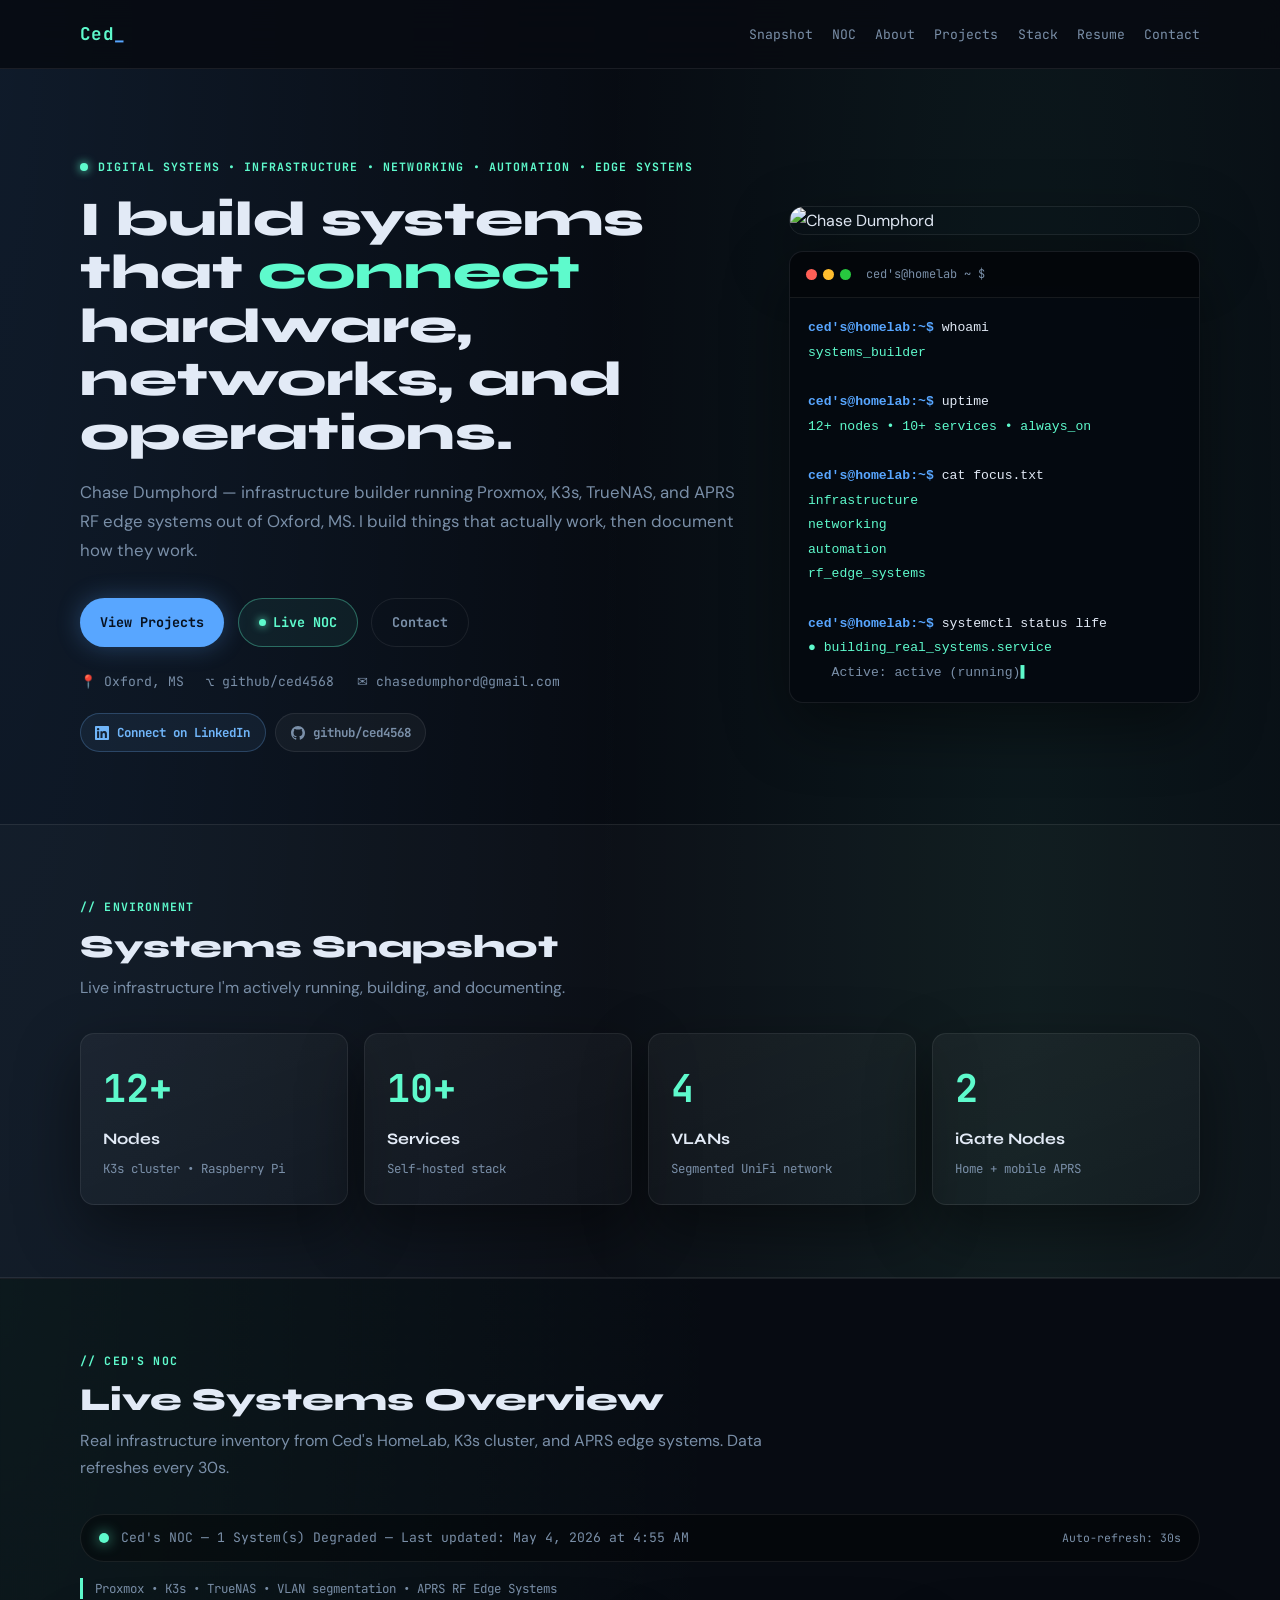
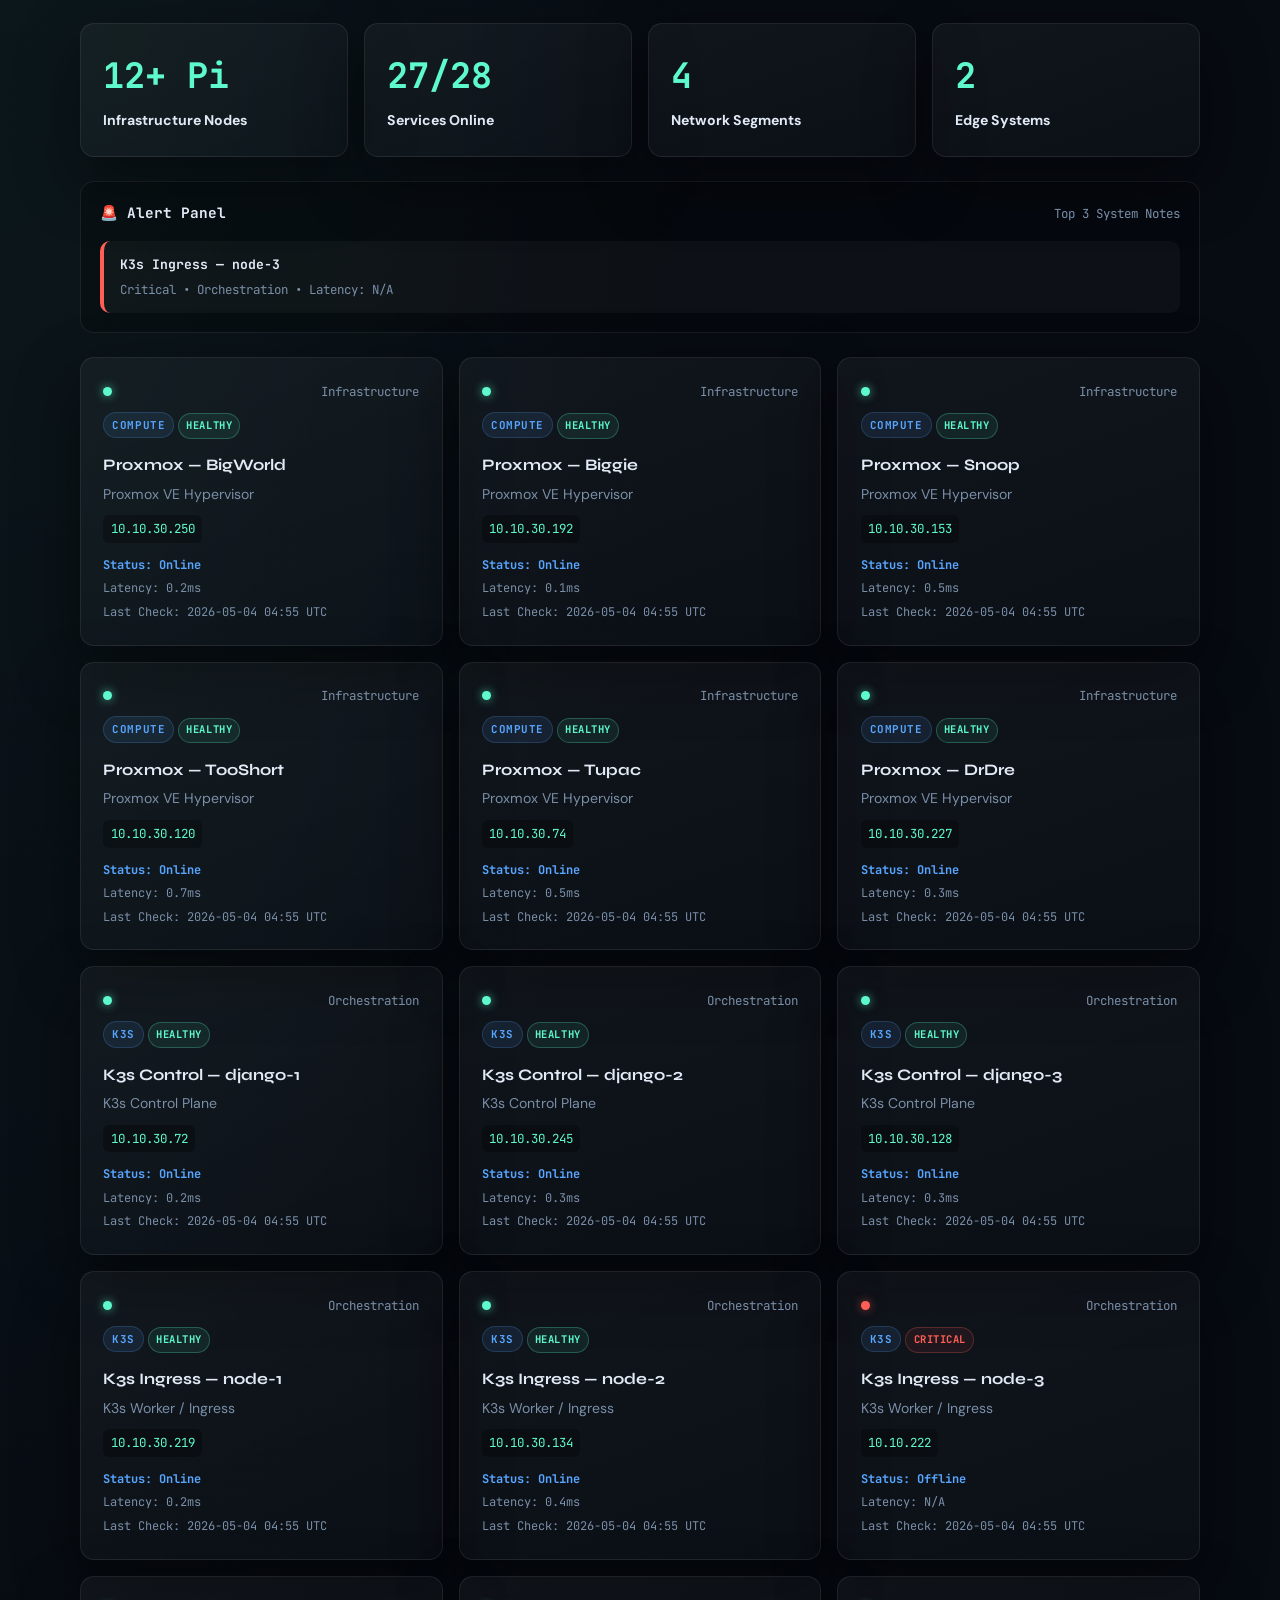
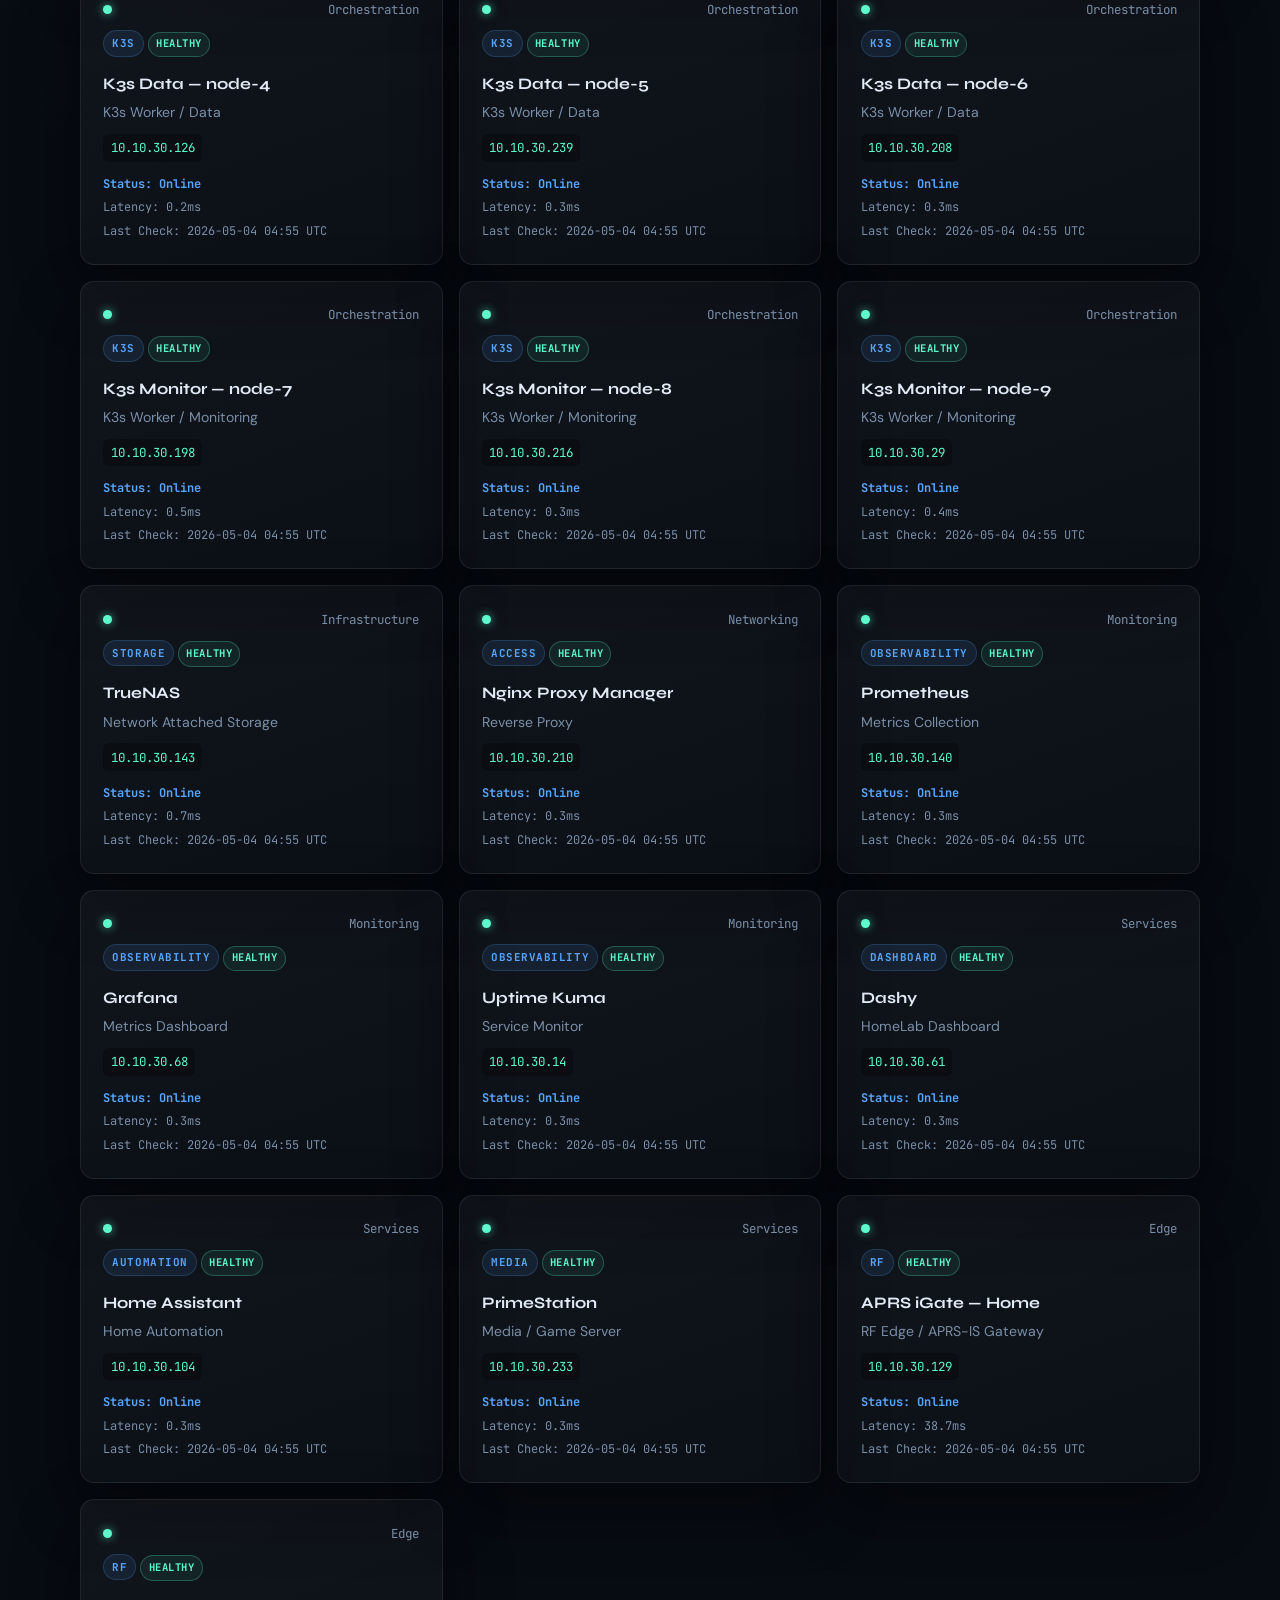
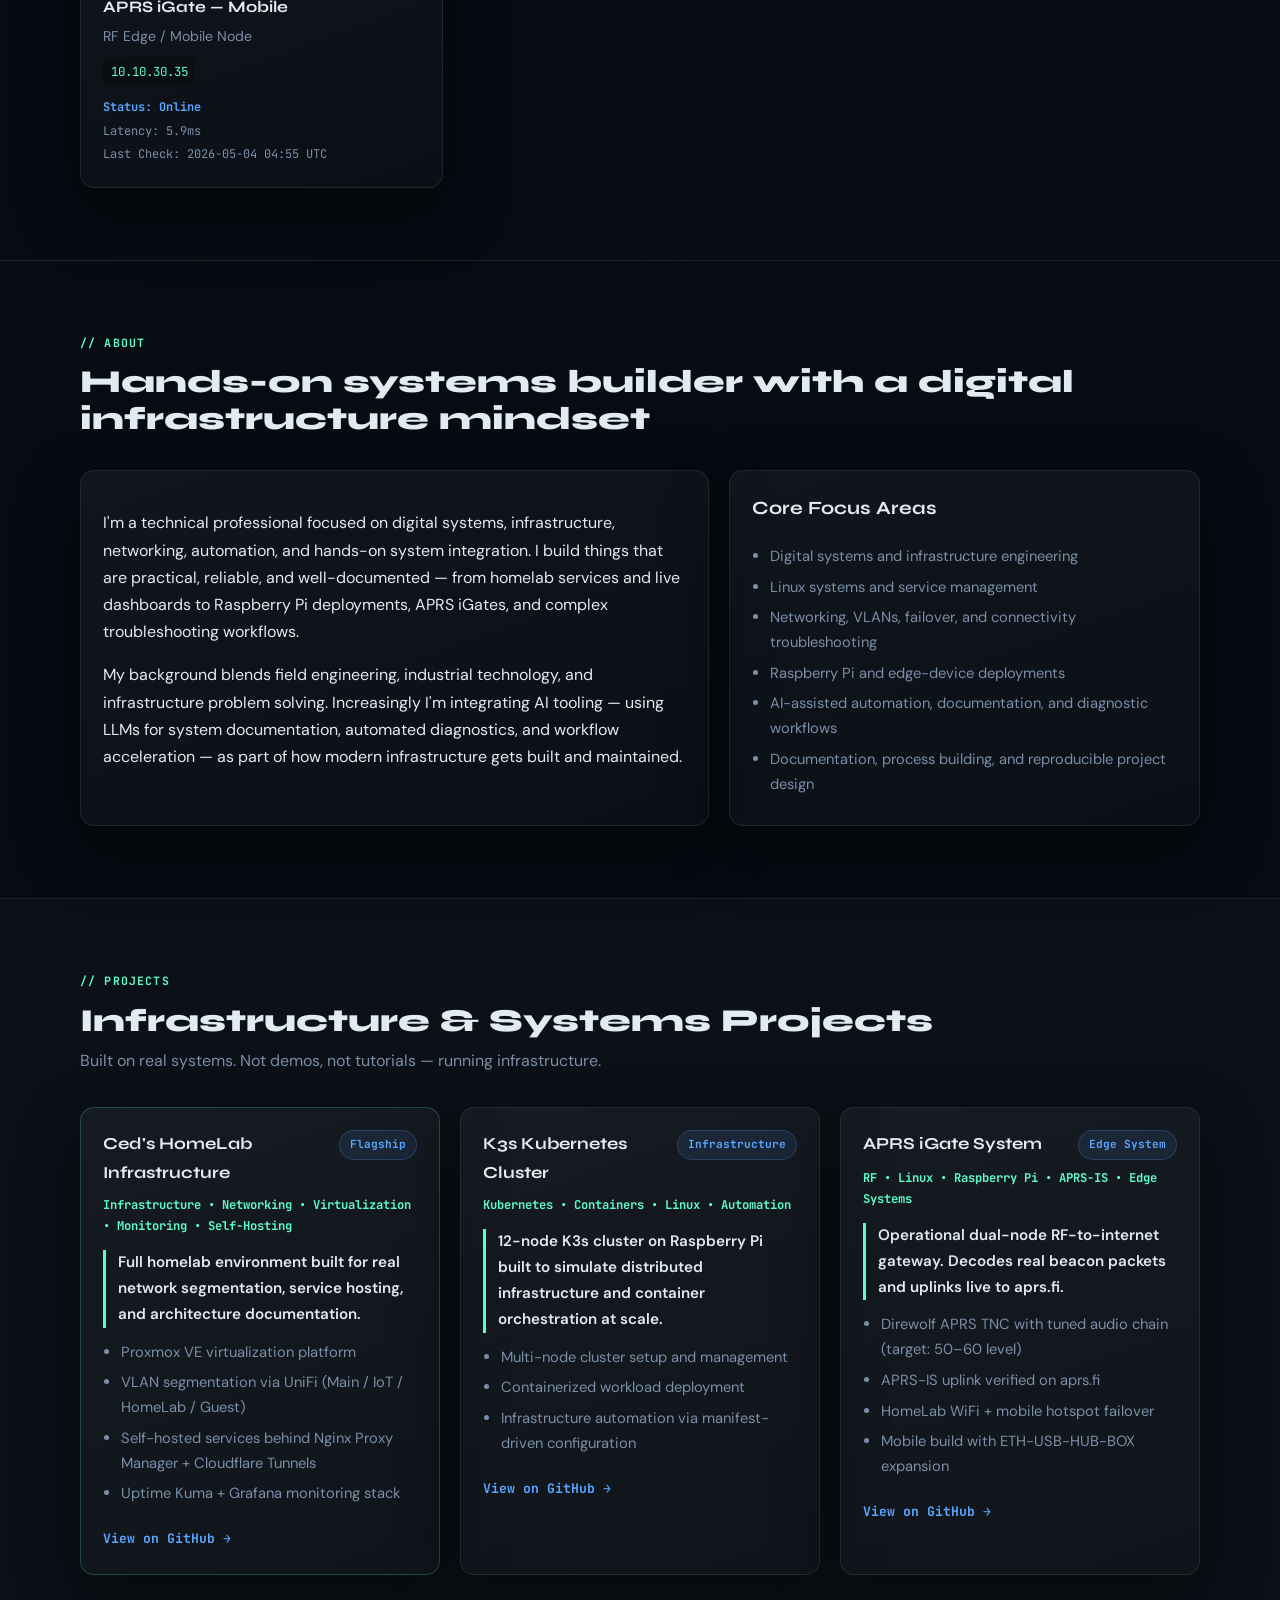
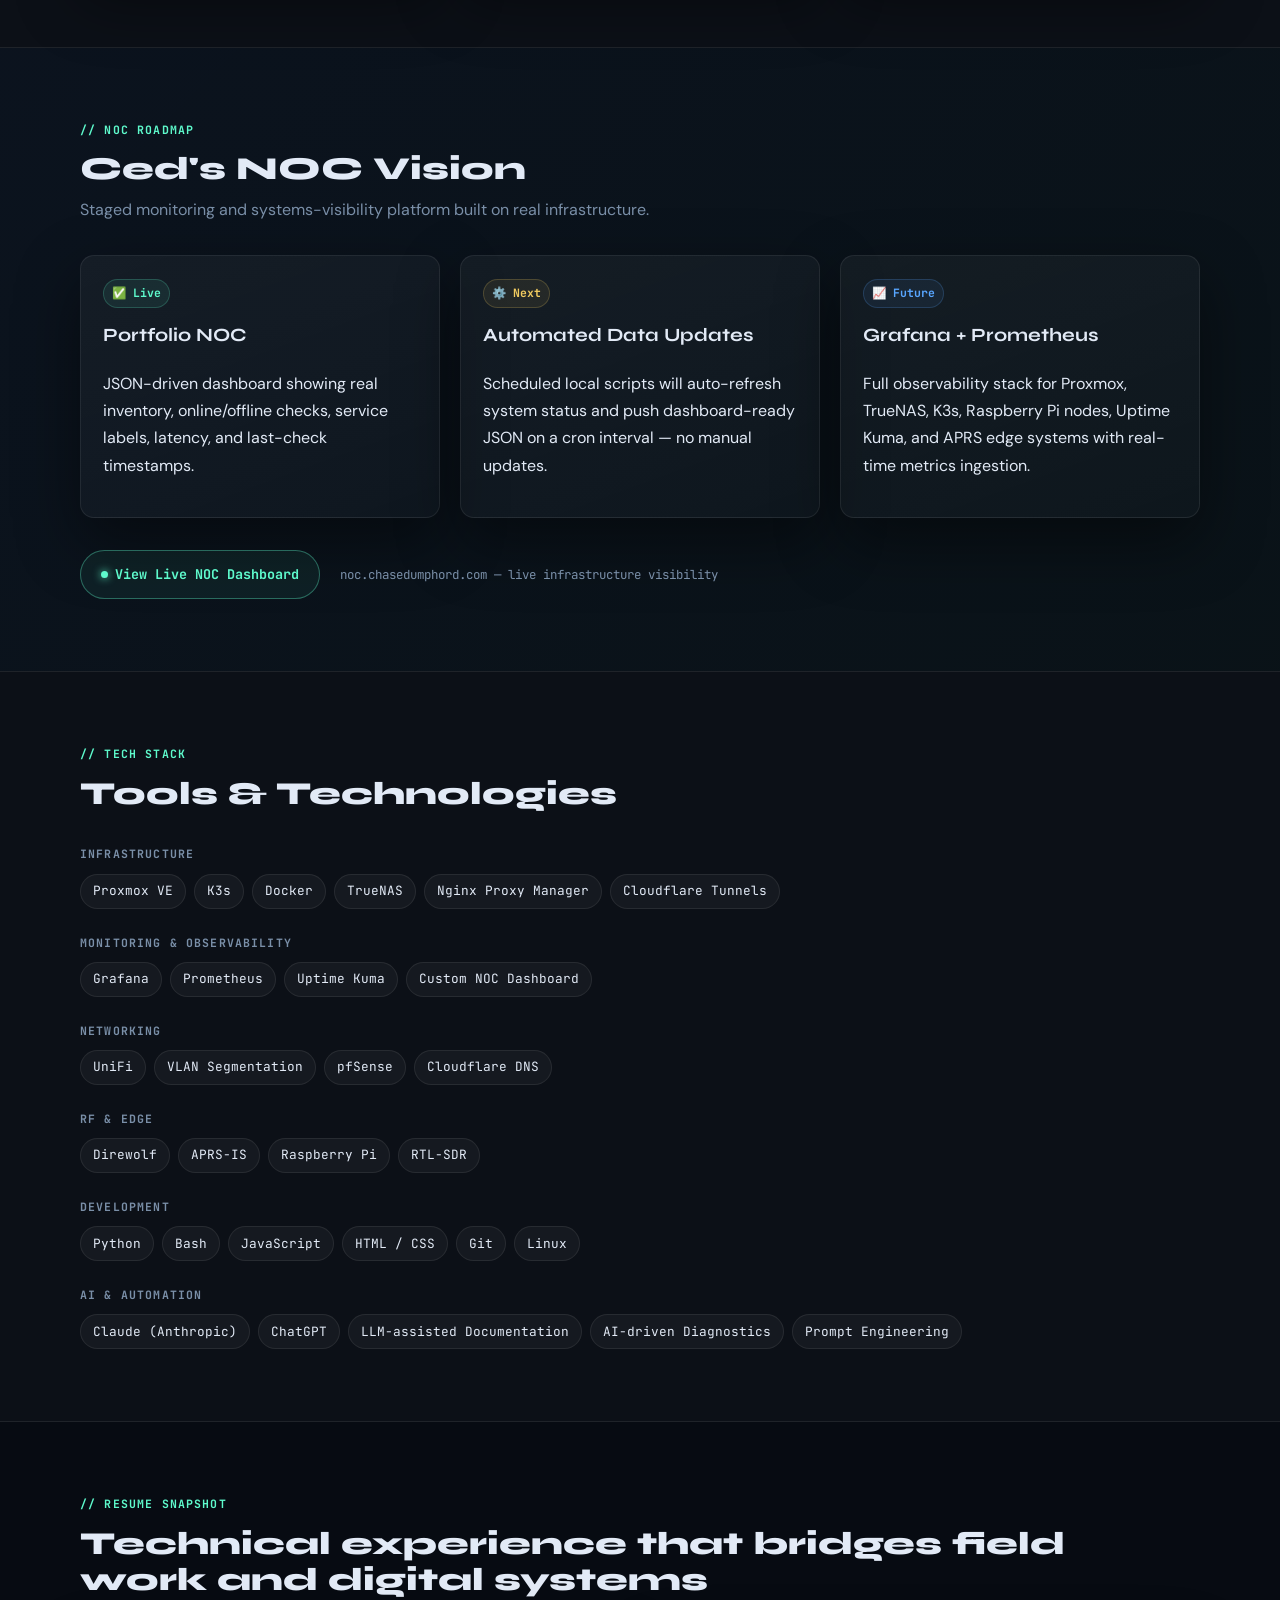
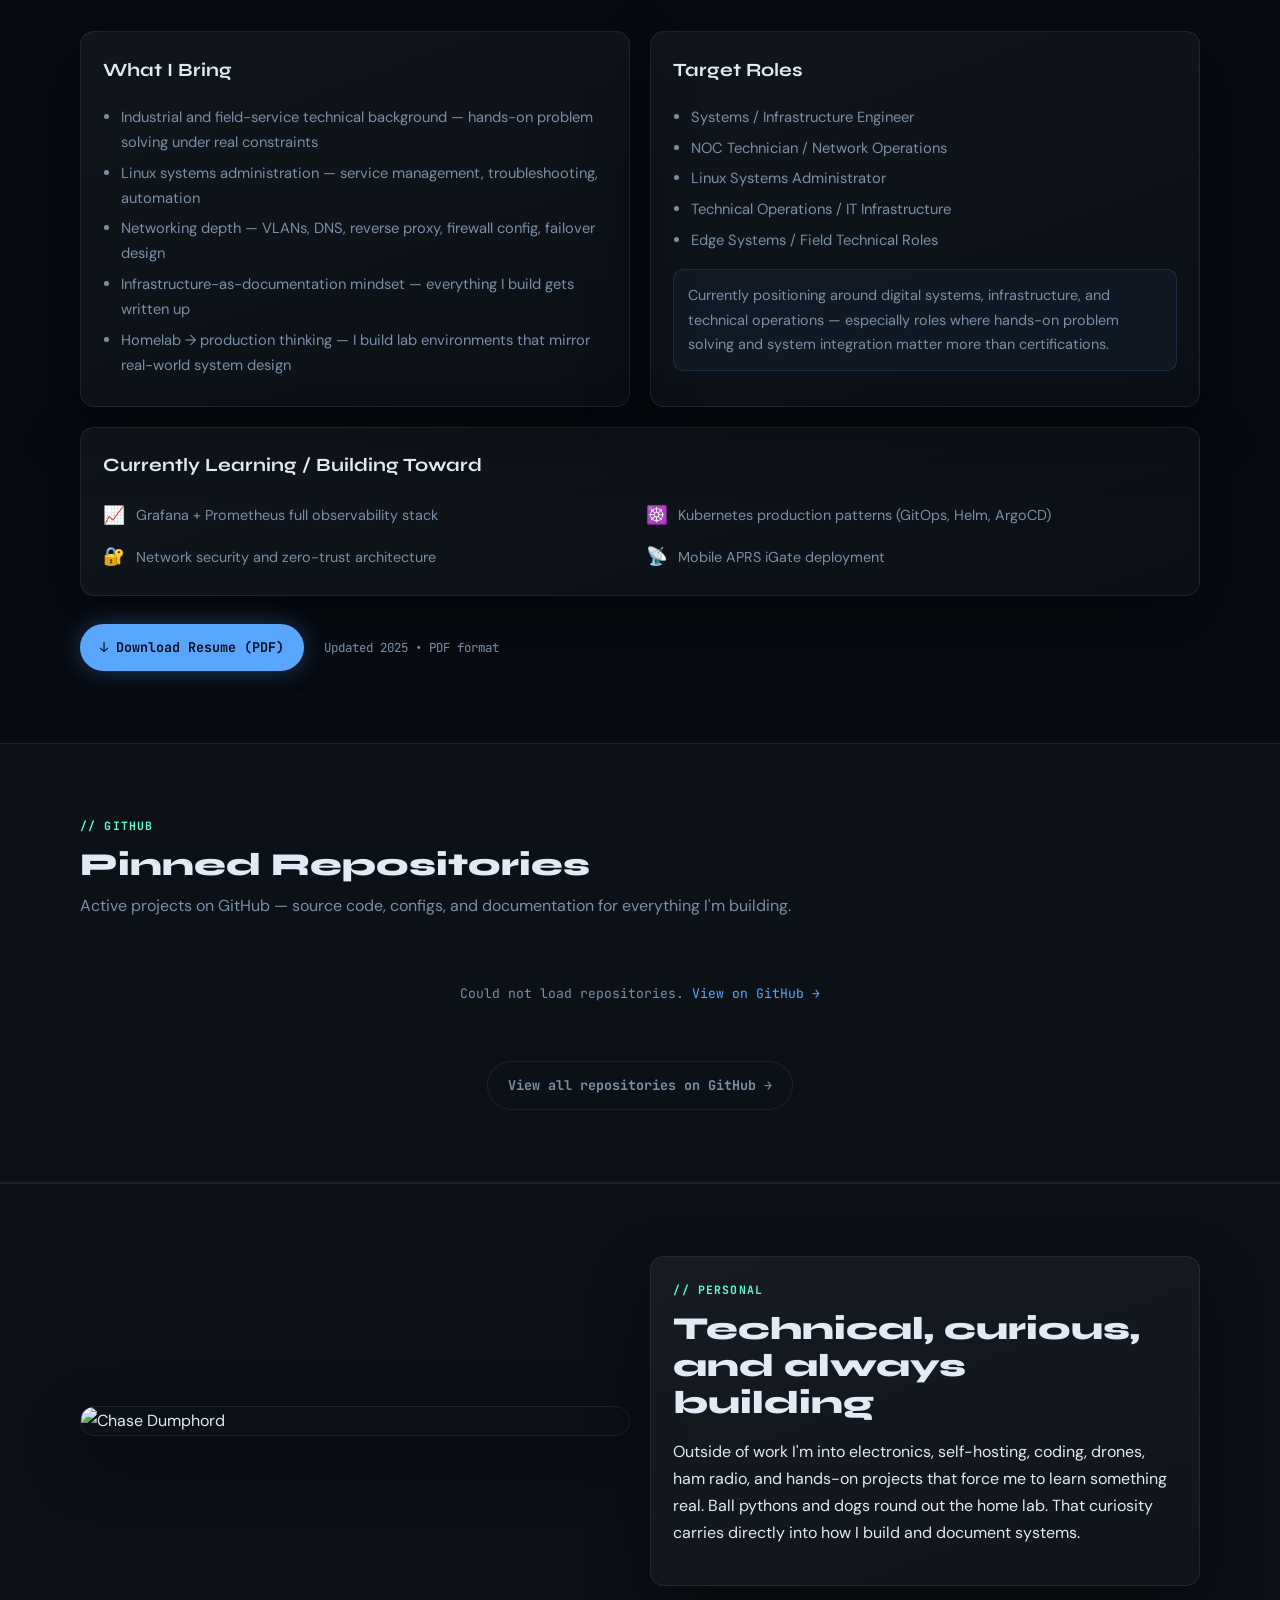
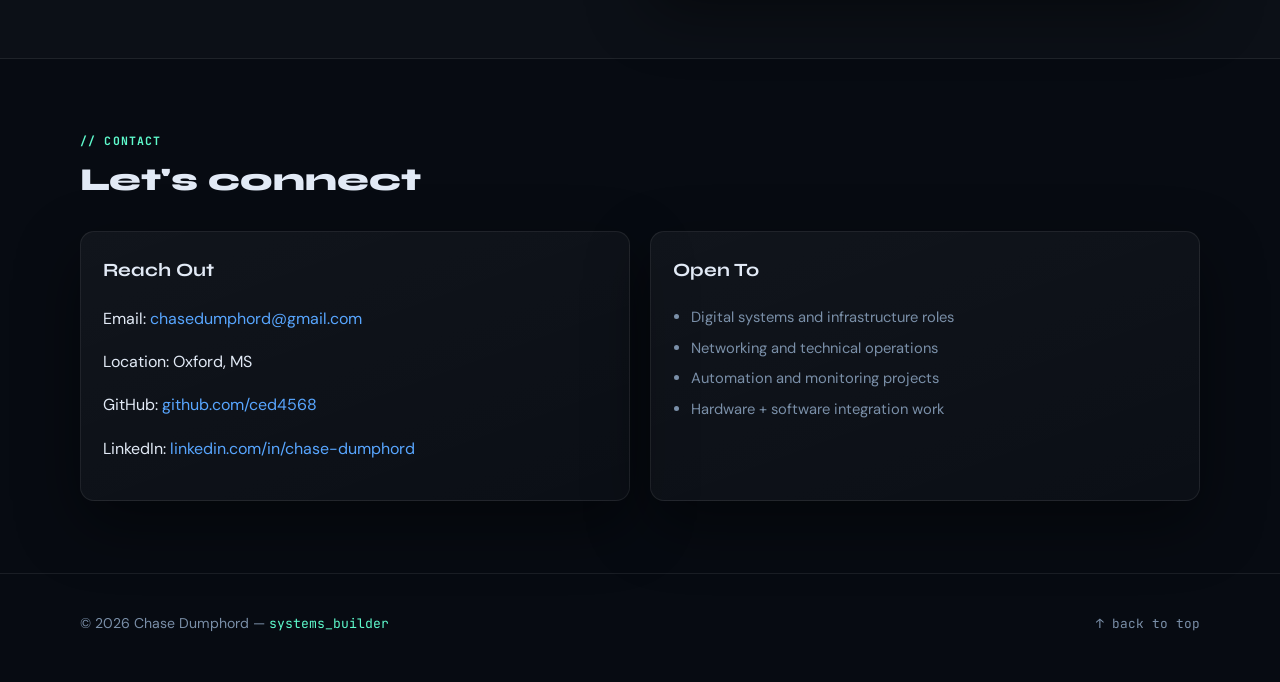
==== commit 33583413: "changed a linkedin lable url" ====
--- a/index.html
+++ b/index.html
@@ -657,7 +657,7 @@
             <p>Email: <a href="mailto:chasedumphord@gmail.com">chasedumphord@gmail.com</a></p>
             <p>Location: Oxford, MS</p>
             <p>GitHub: <a href="https://github.com/ced4568" target="_blank" rel="noopener noreferrer">github.com/ced4568</a></p>
-            <p>LinkedIn: <a href="https://www.linkedin.com/in/chase-dumphord/" target="_blank" rel="noopener noreferrer">linkedin.com/in/toochase-dumphord</a></p>
+            <p>LinkedIn: <a href="https://www.linkedin.com/in/chase-dumphord/" target="_blank" rel="noopener noreferrer">linkedin.com/in/chase-dumphord</a></p>
           </div>
 
           <div class="card">
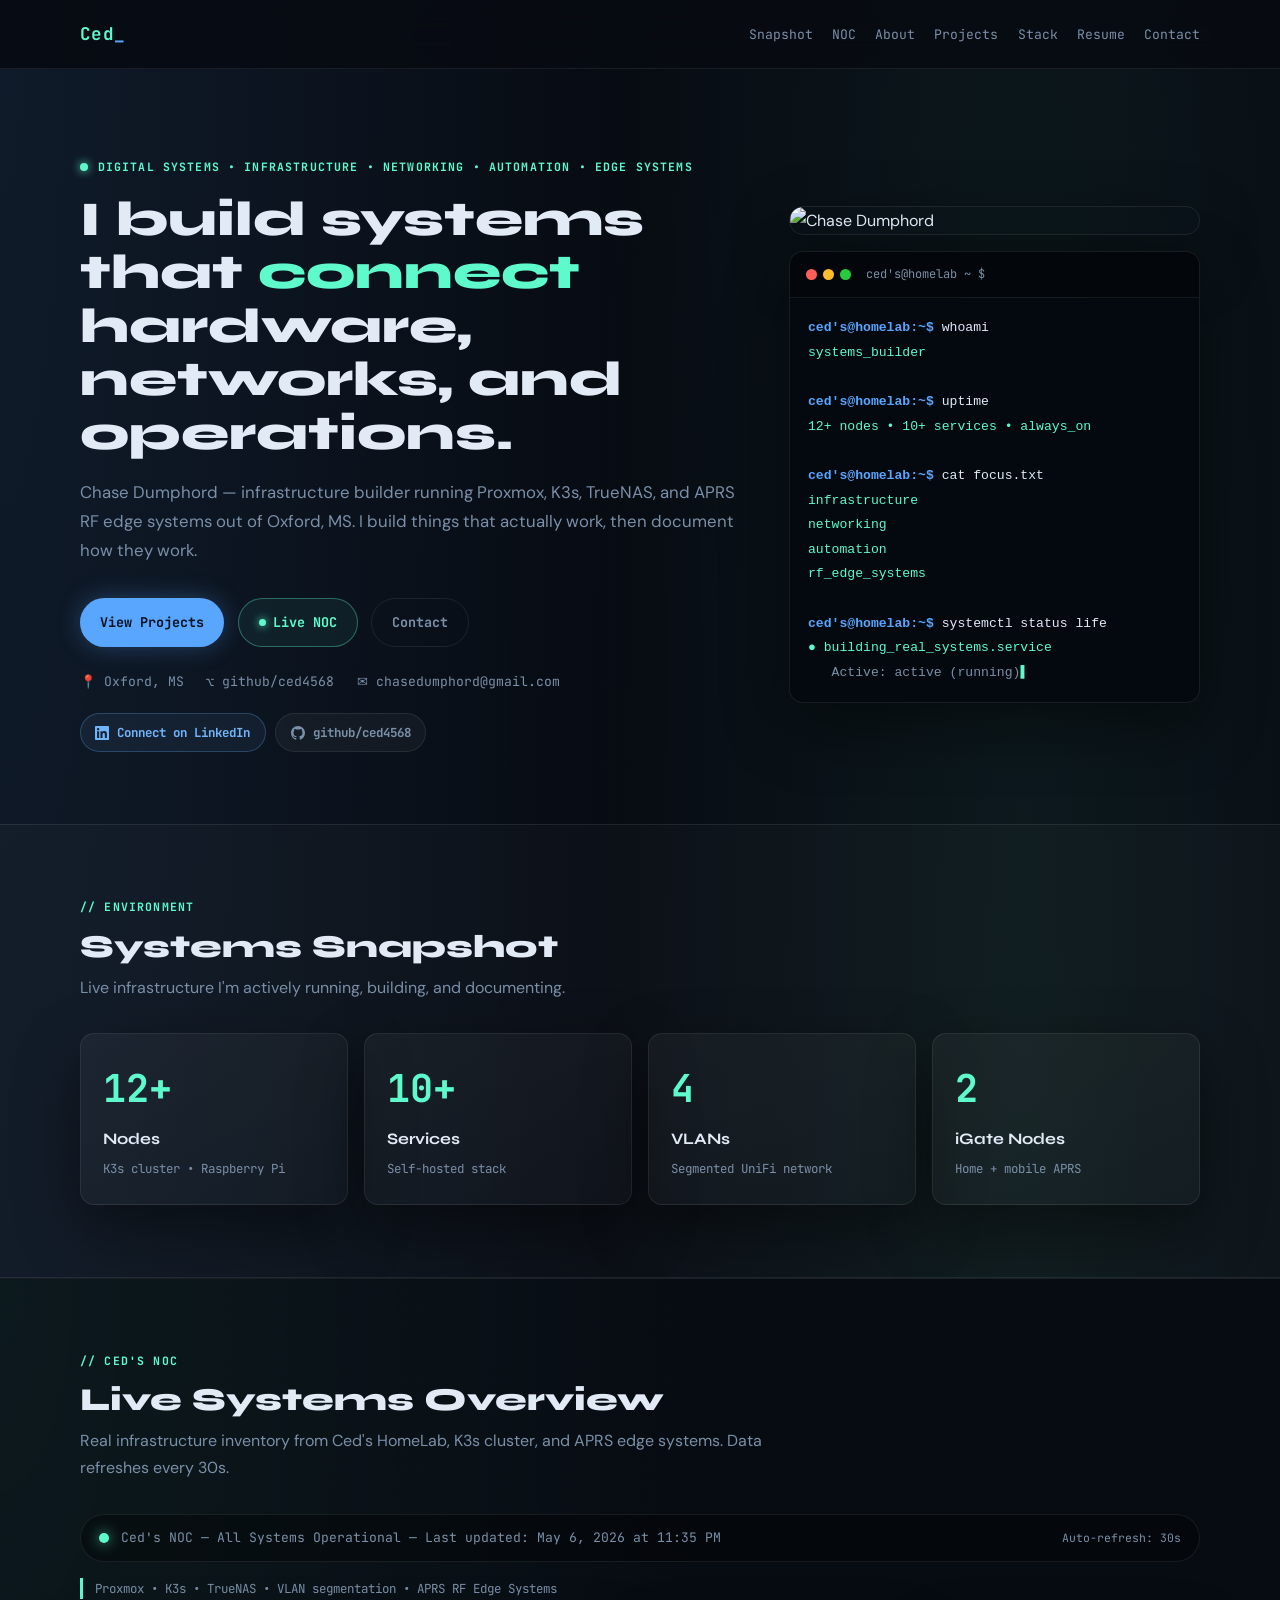
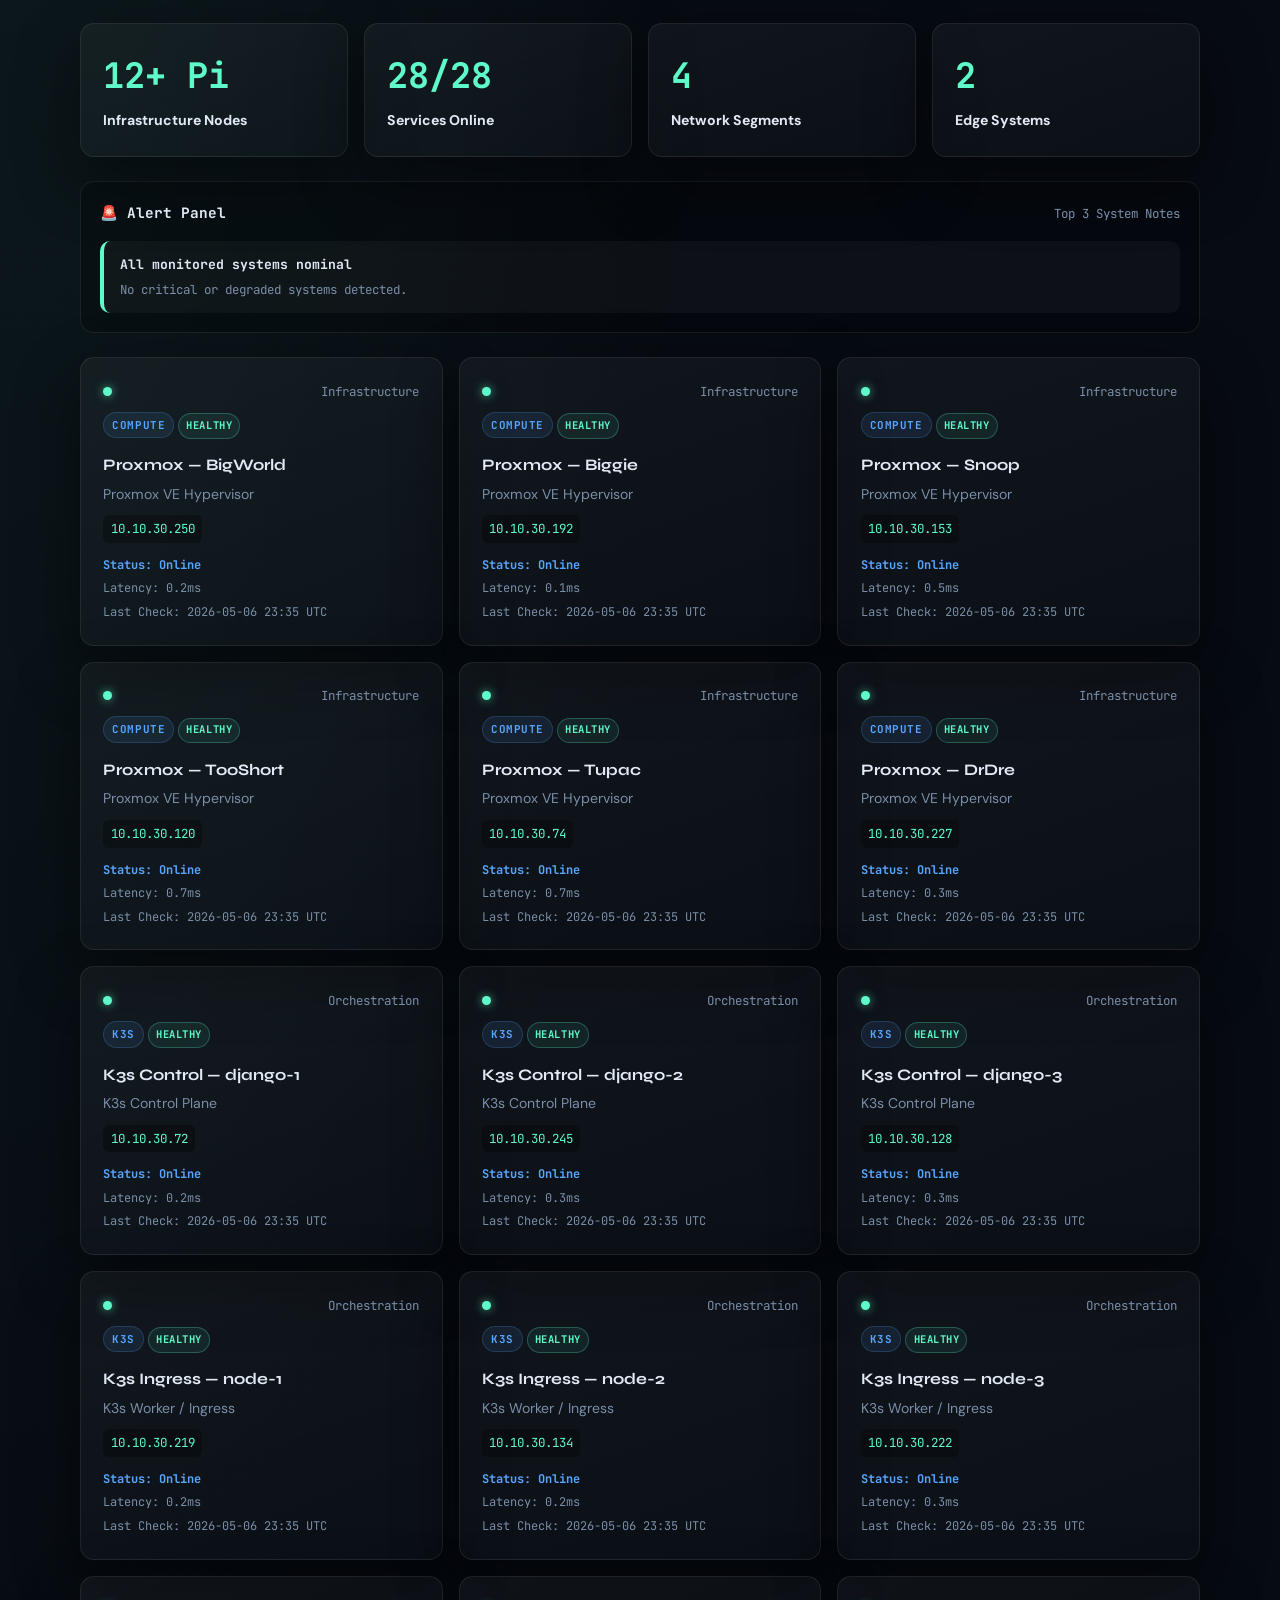
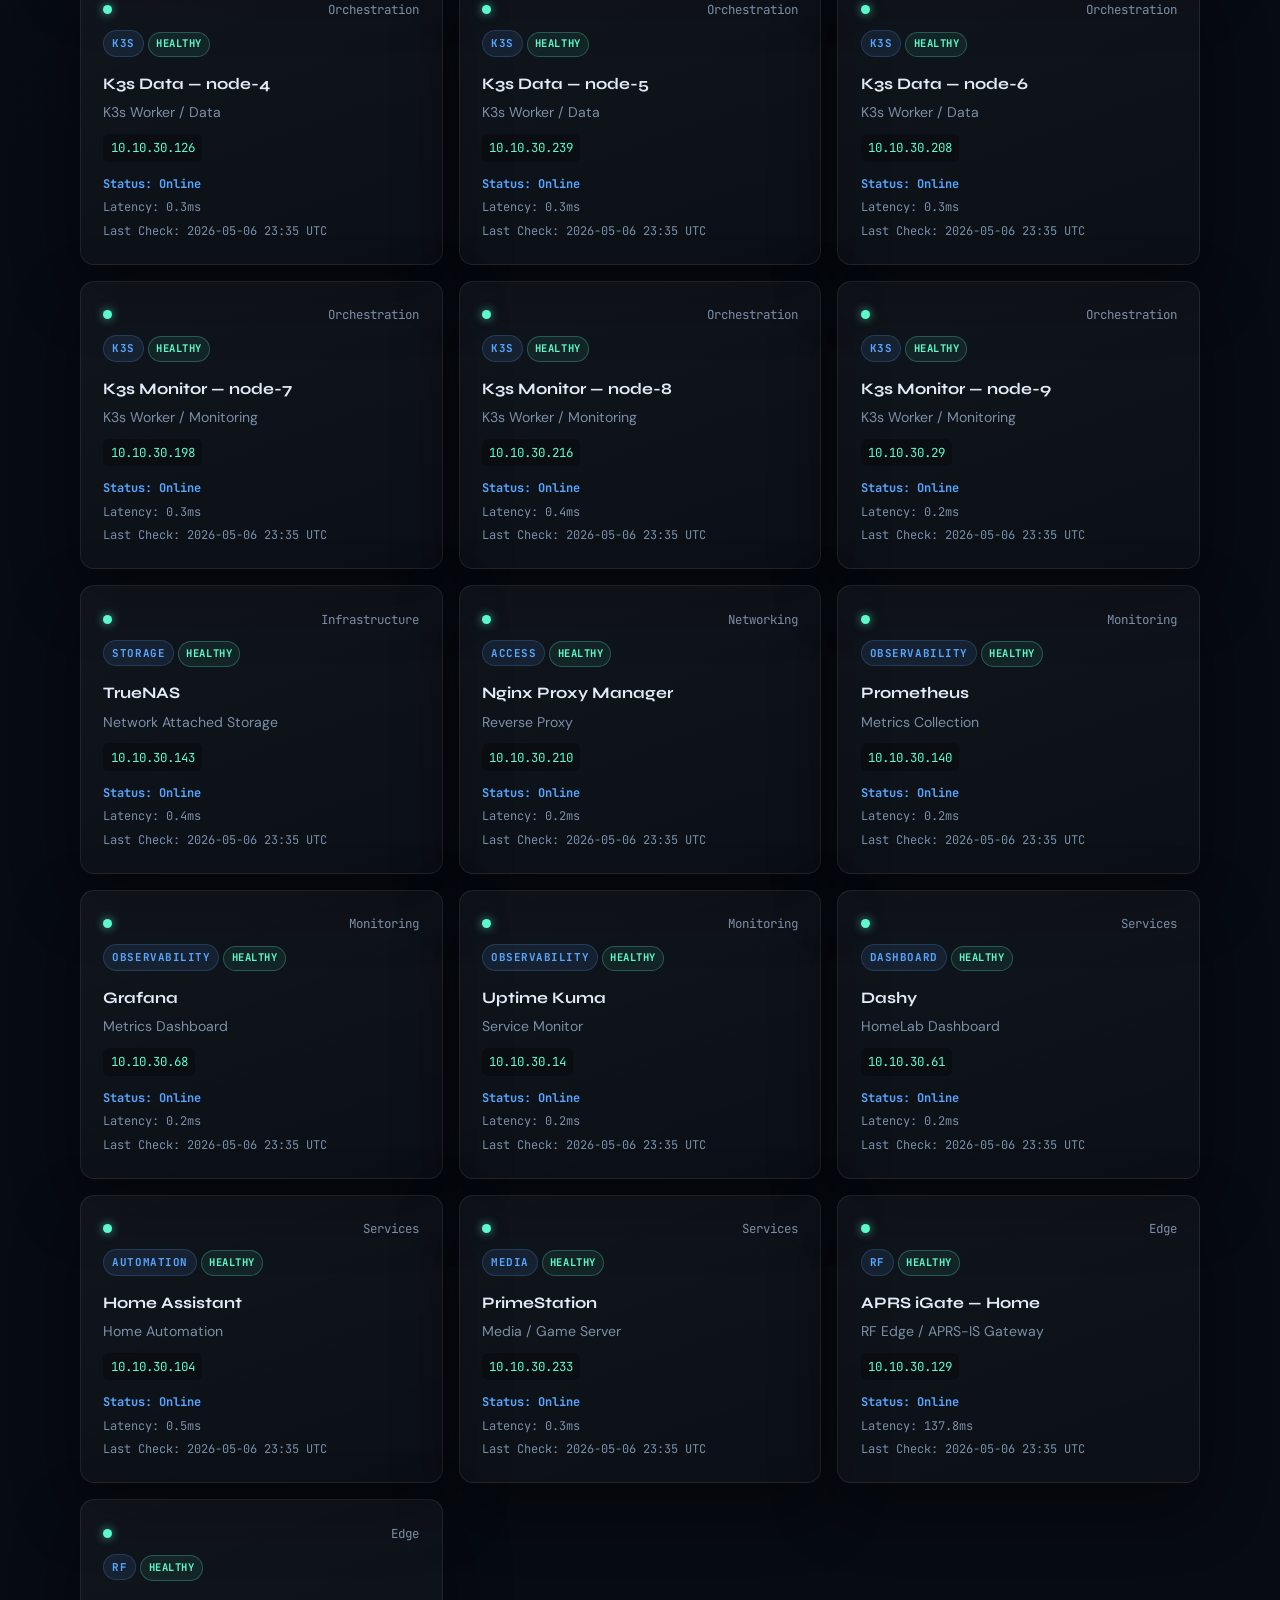
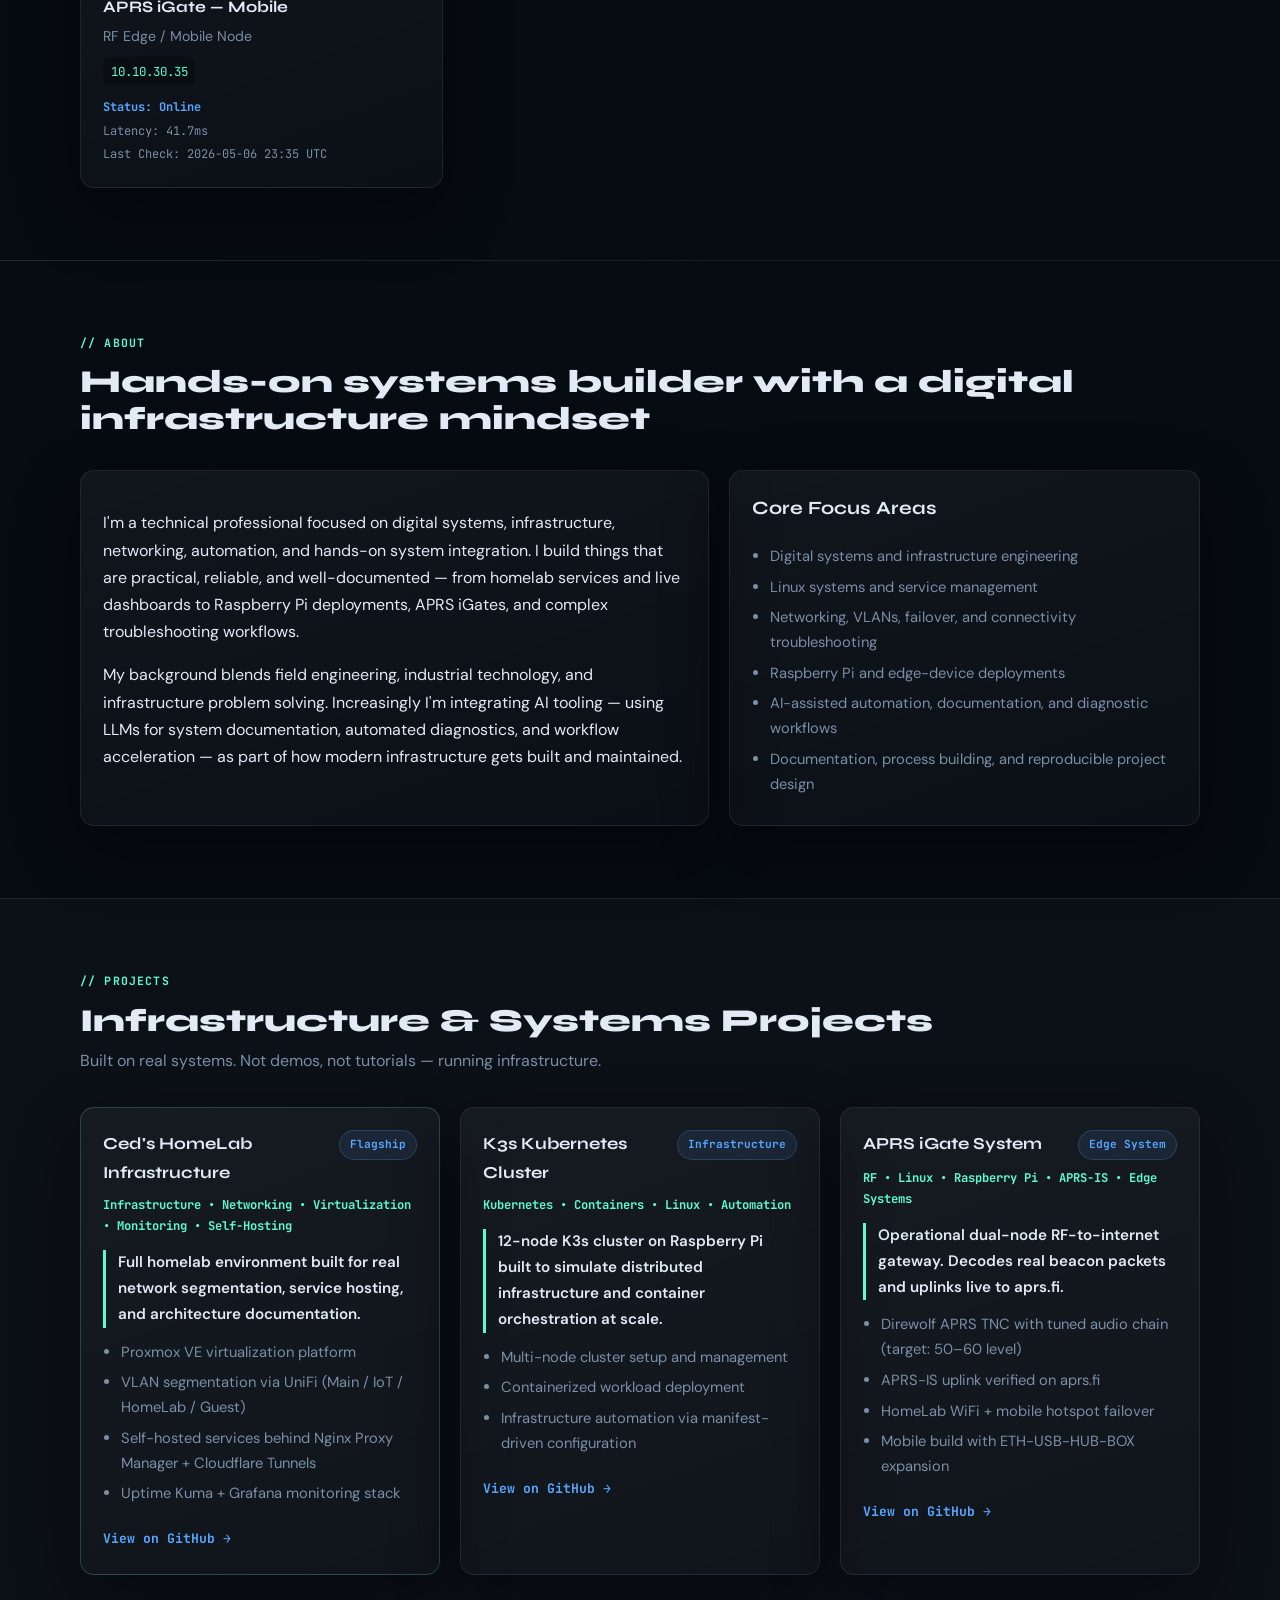
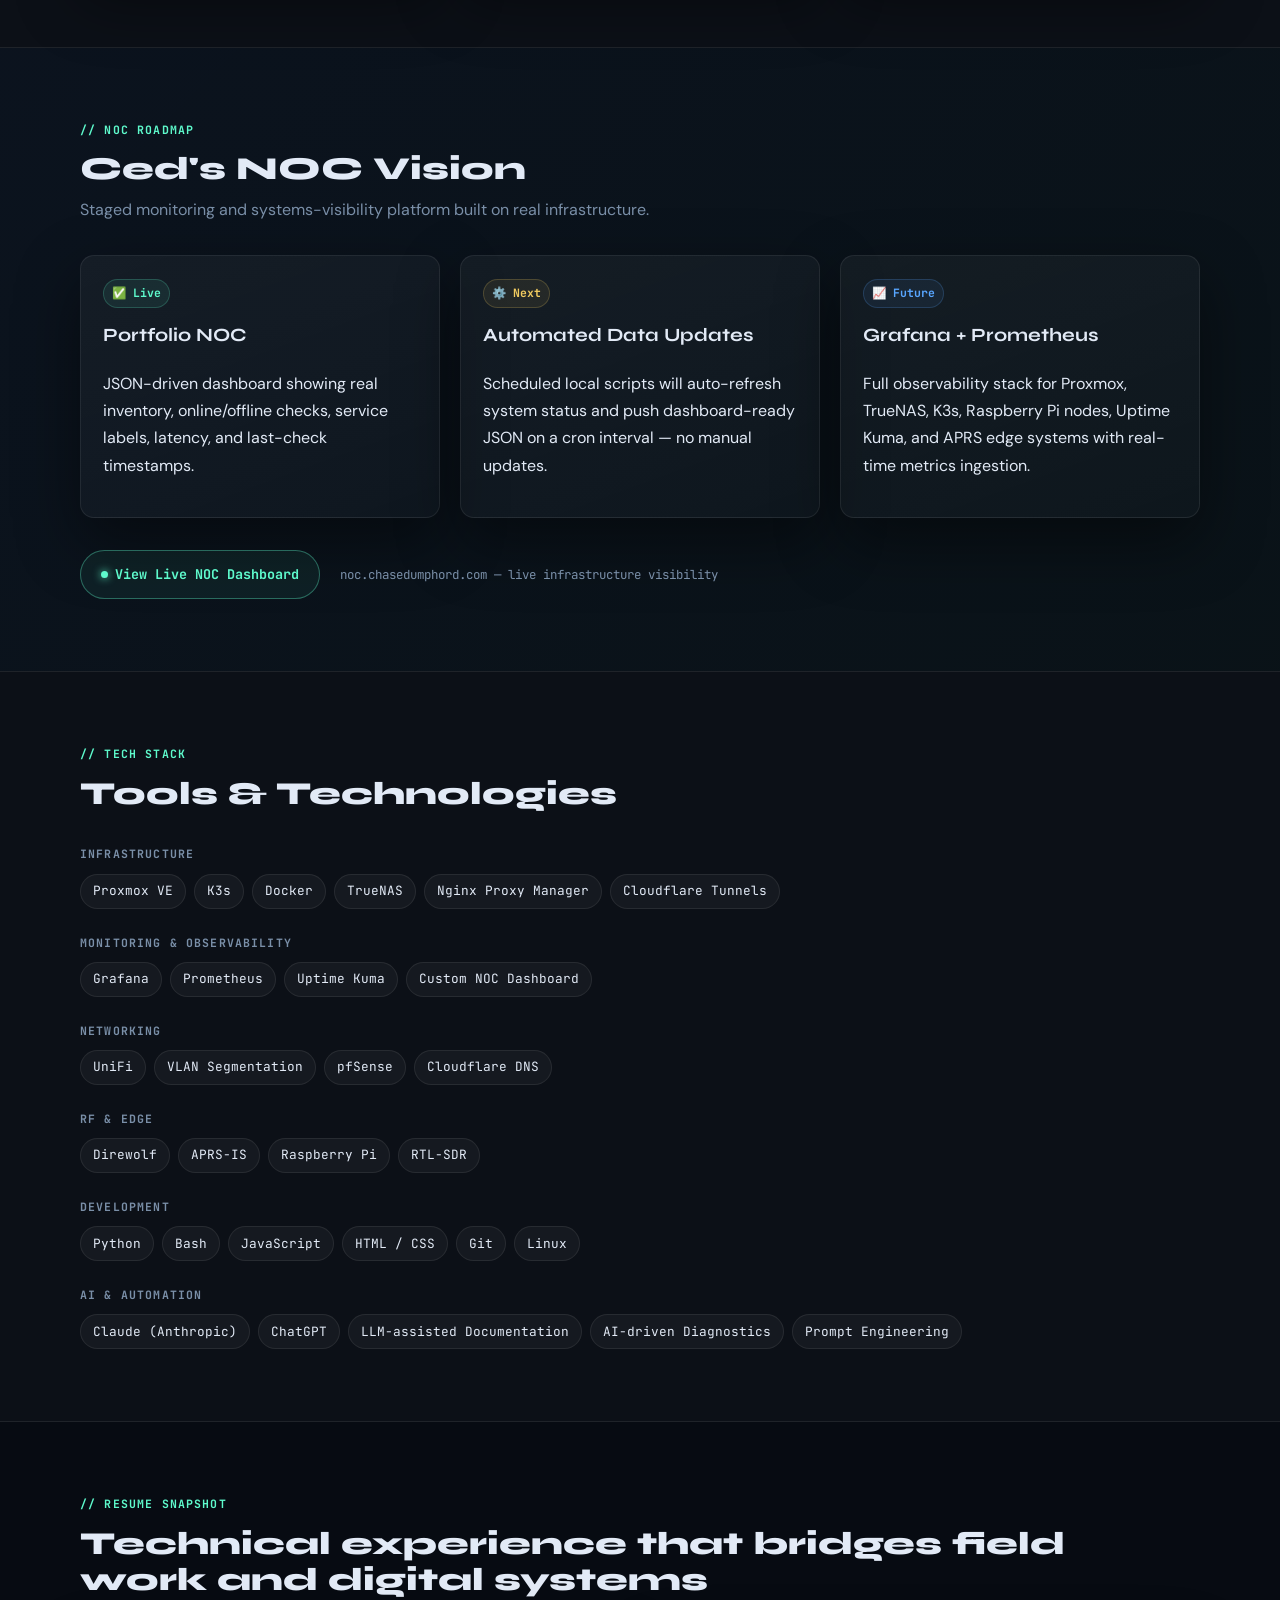
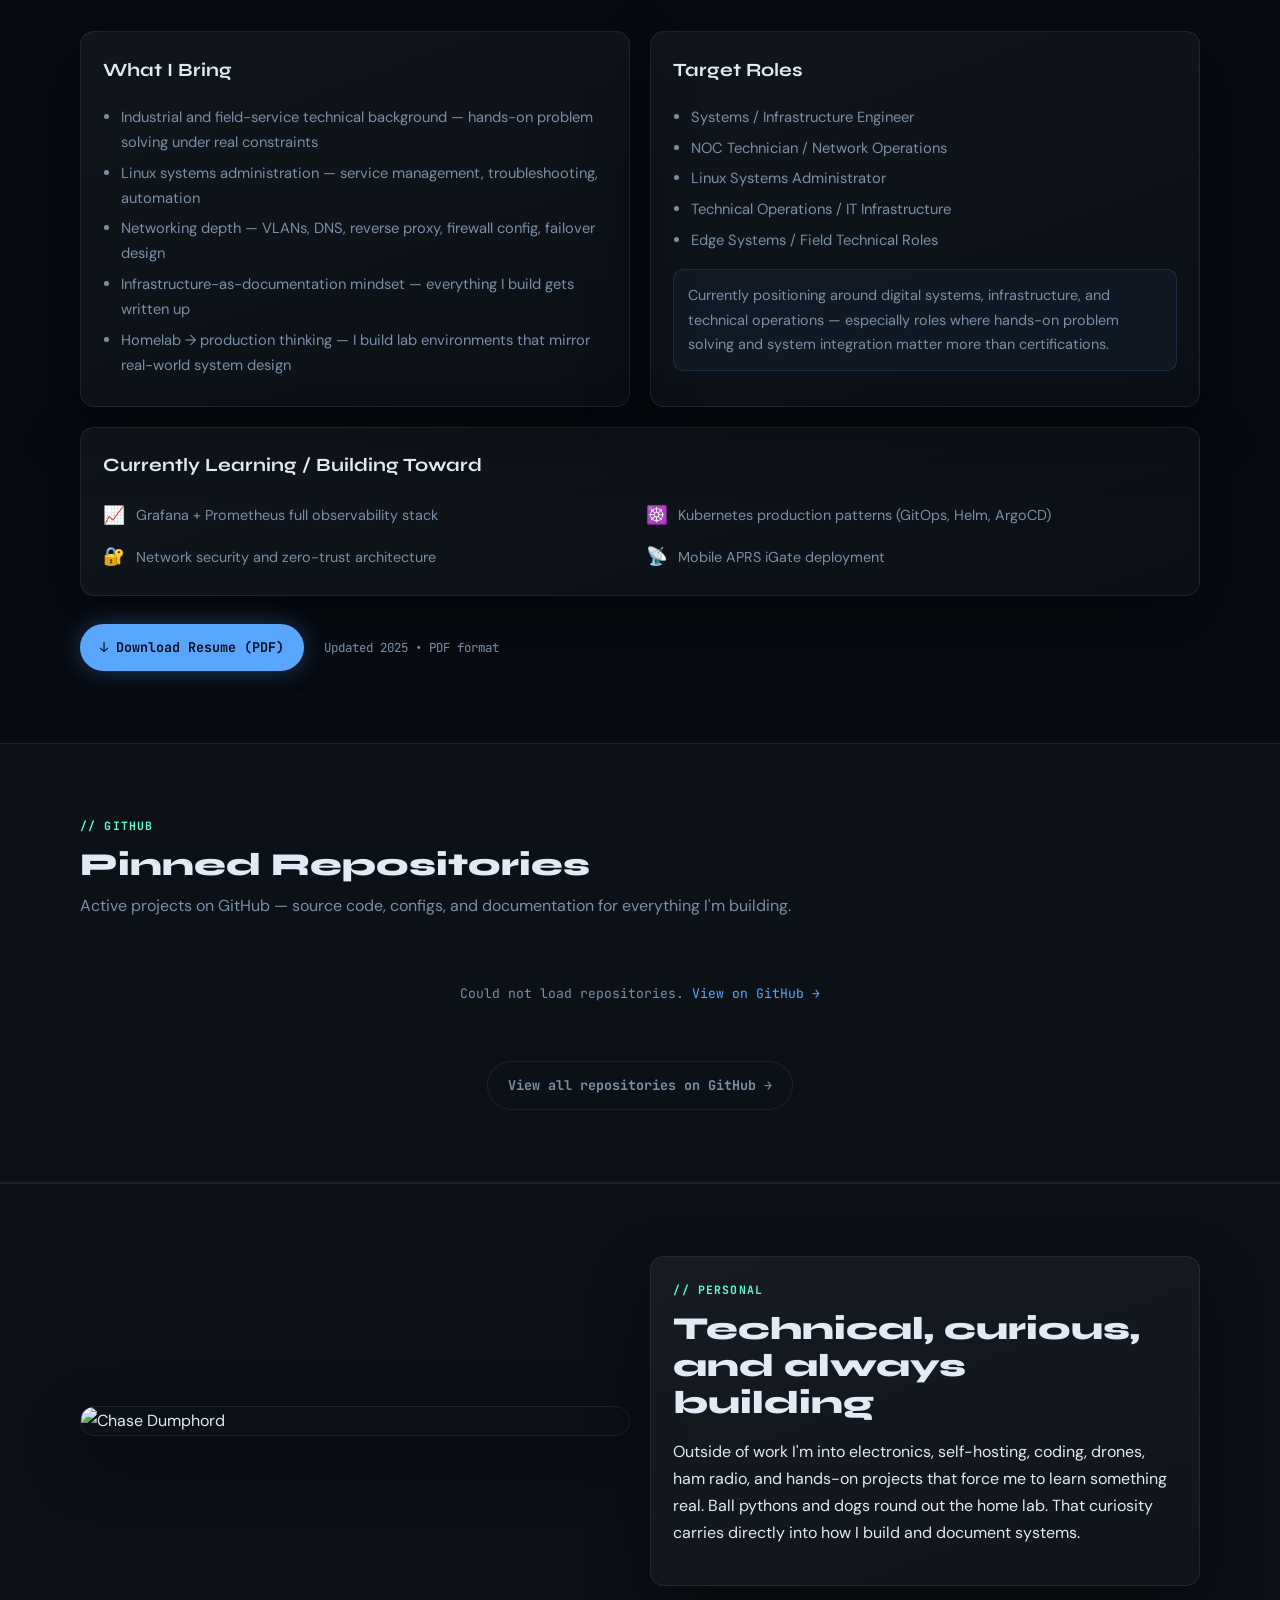
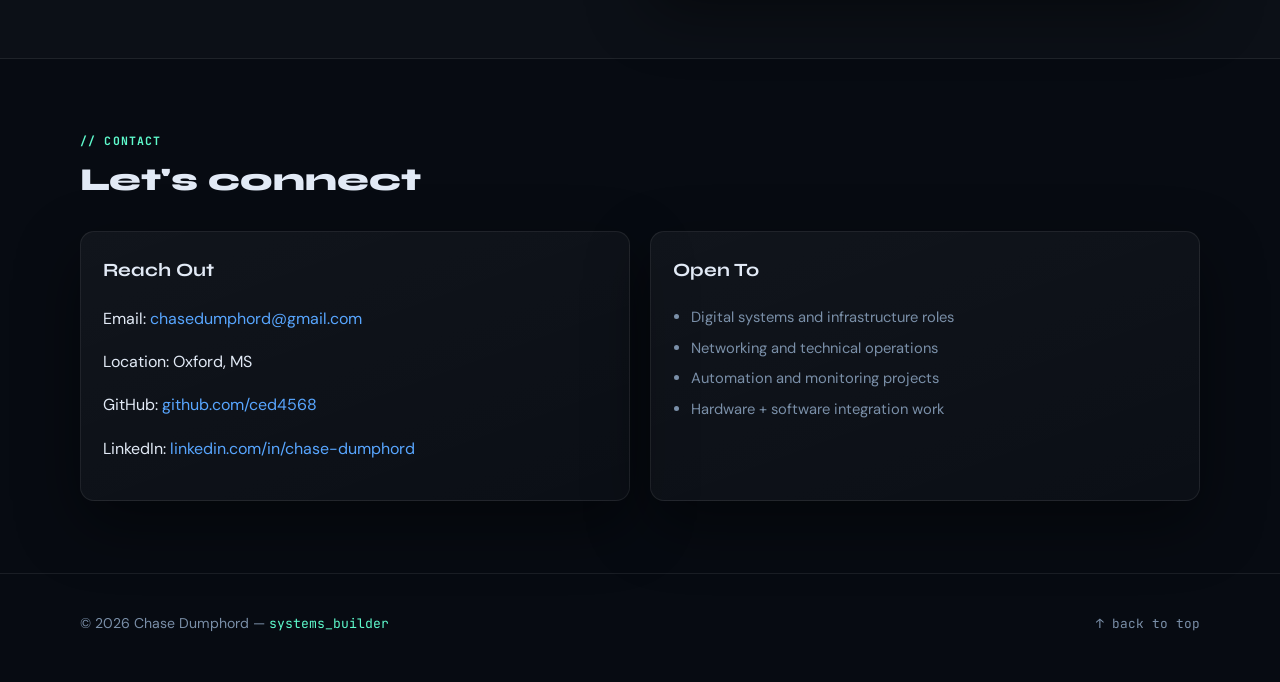
==== commit 3e4c2a14: "feat: add NOC dashboard OG image and meta tags" ====
--- a/index.html
+++ b/index.html
@@ -16,6 +16,12 @@
   <meta property="og:description" content="Hands-on systems builder. Proxmox • K3s • APRS • HomeLab. Based in Oxford, MS." />
   <meta property="og:type" content="website" />
   <meta property="og:url" content="https://chasedumphord.com" />
+
+  <meta property="og:image" content="https://chasedumphord.com/assets/images/noc-dashboard.png" />
+  <meta property="og:image:width" content="1536" />
+  <meta property="og:image:height" content="650" />
+  <meta property="twitter:card" content="summary_large_image" />
+  <meta property="twitter:image" content="https://chasedumphord.com/assets/images/noc-dashboard.png" />
 
   <!-- ── Favicon set (from ced-logo-pack) ── -->
   <link rel="icon" type="image/png" sizes="32x32"   href="assets/favicons/favicon-32x32.png" />
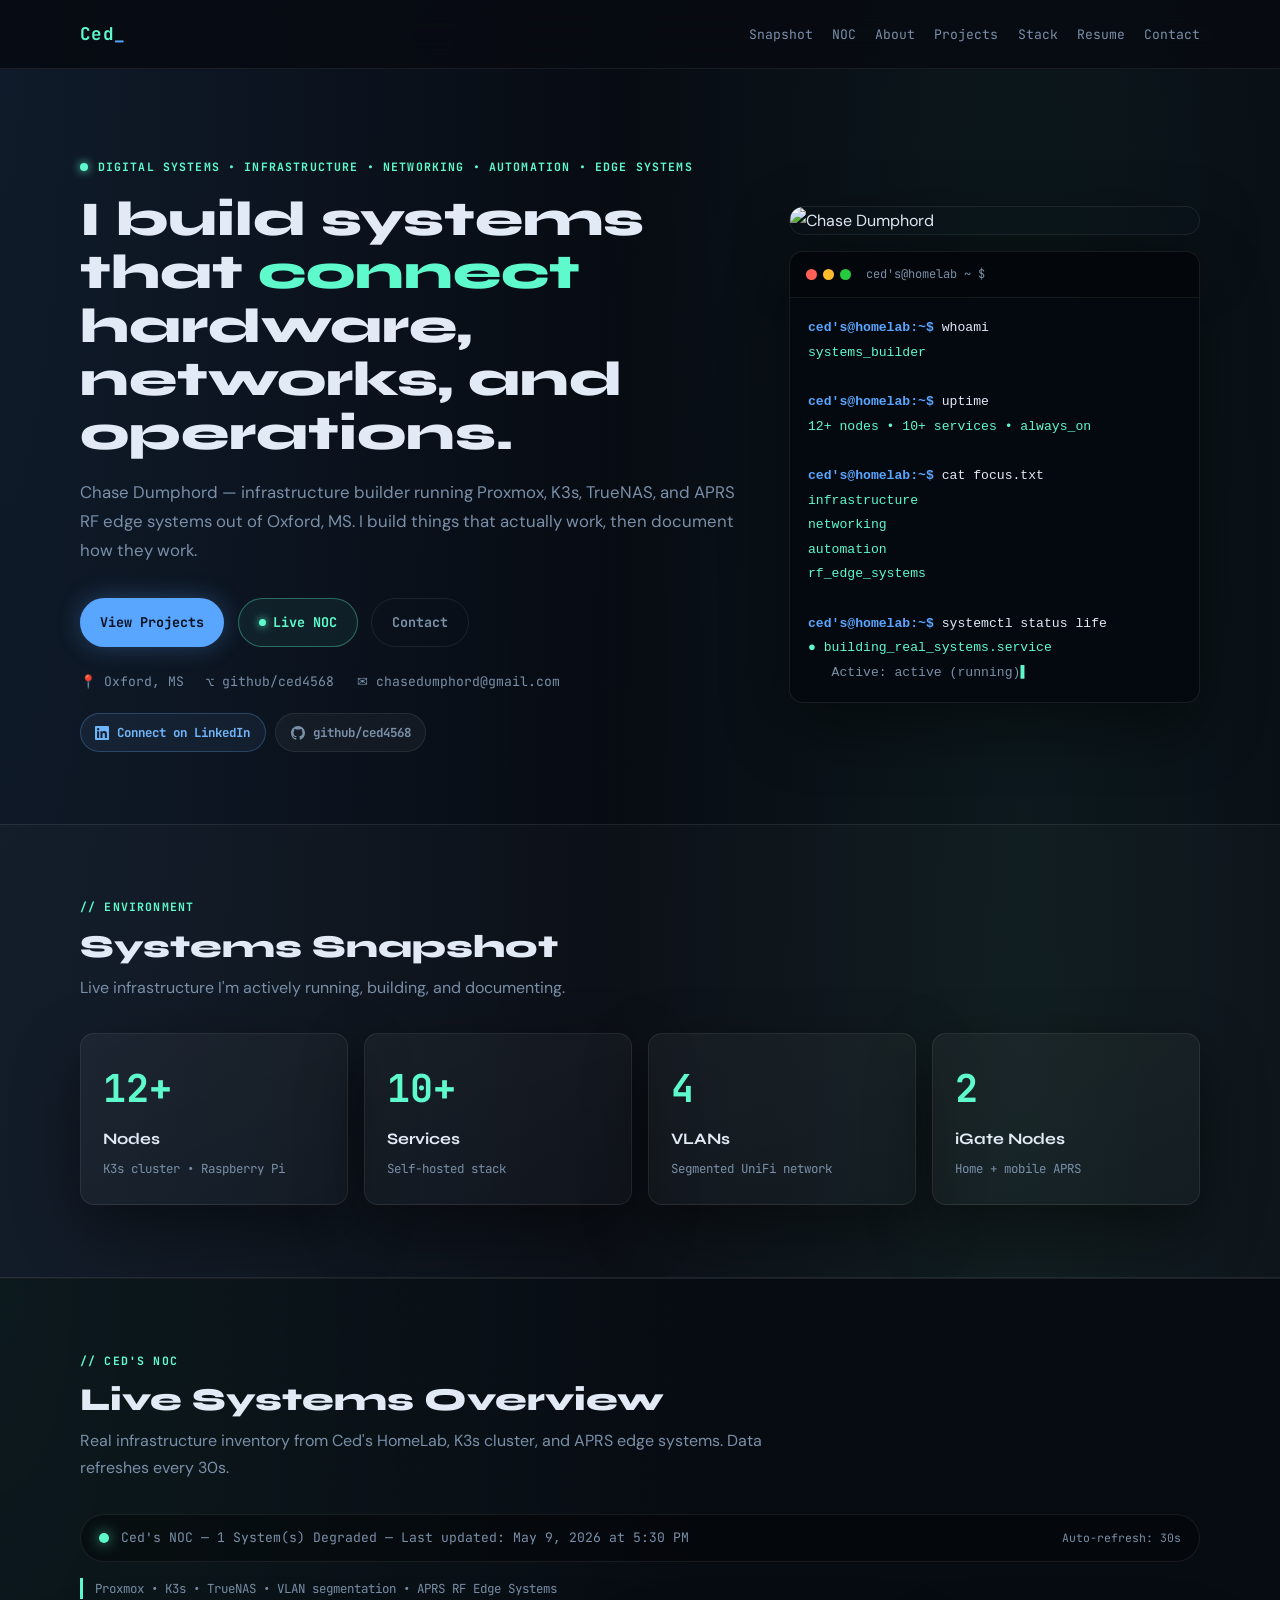
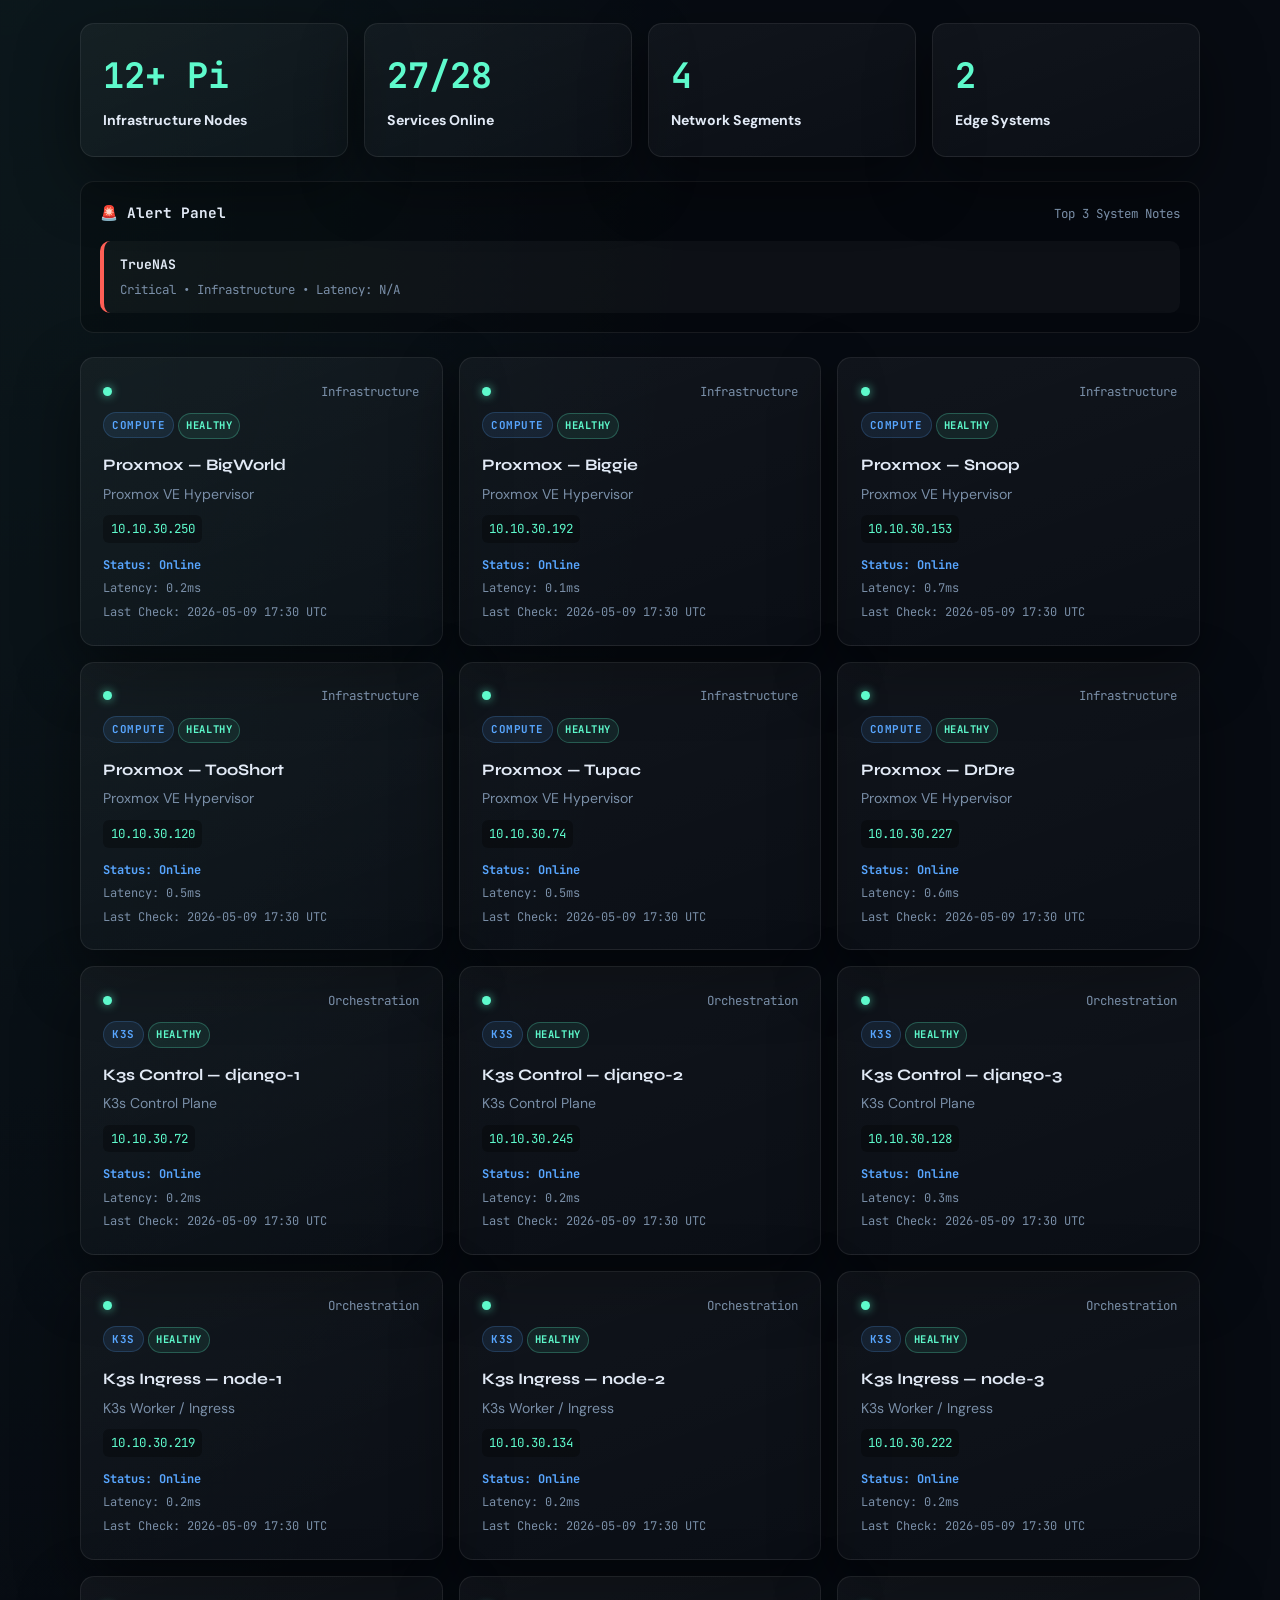
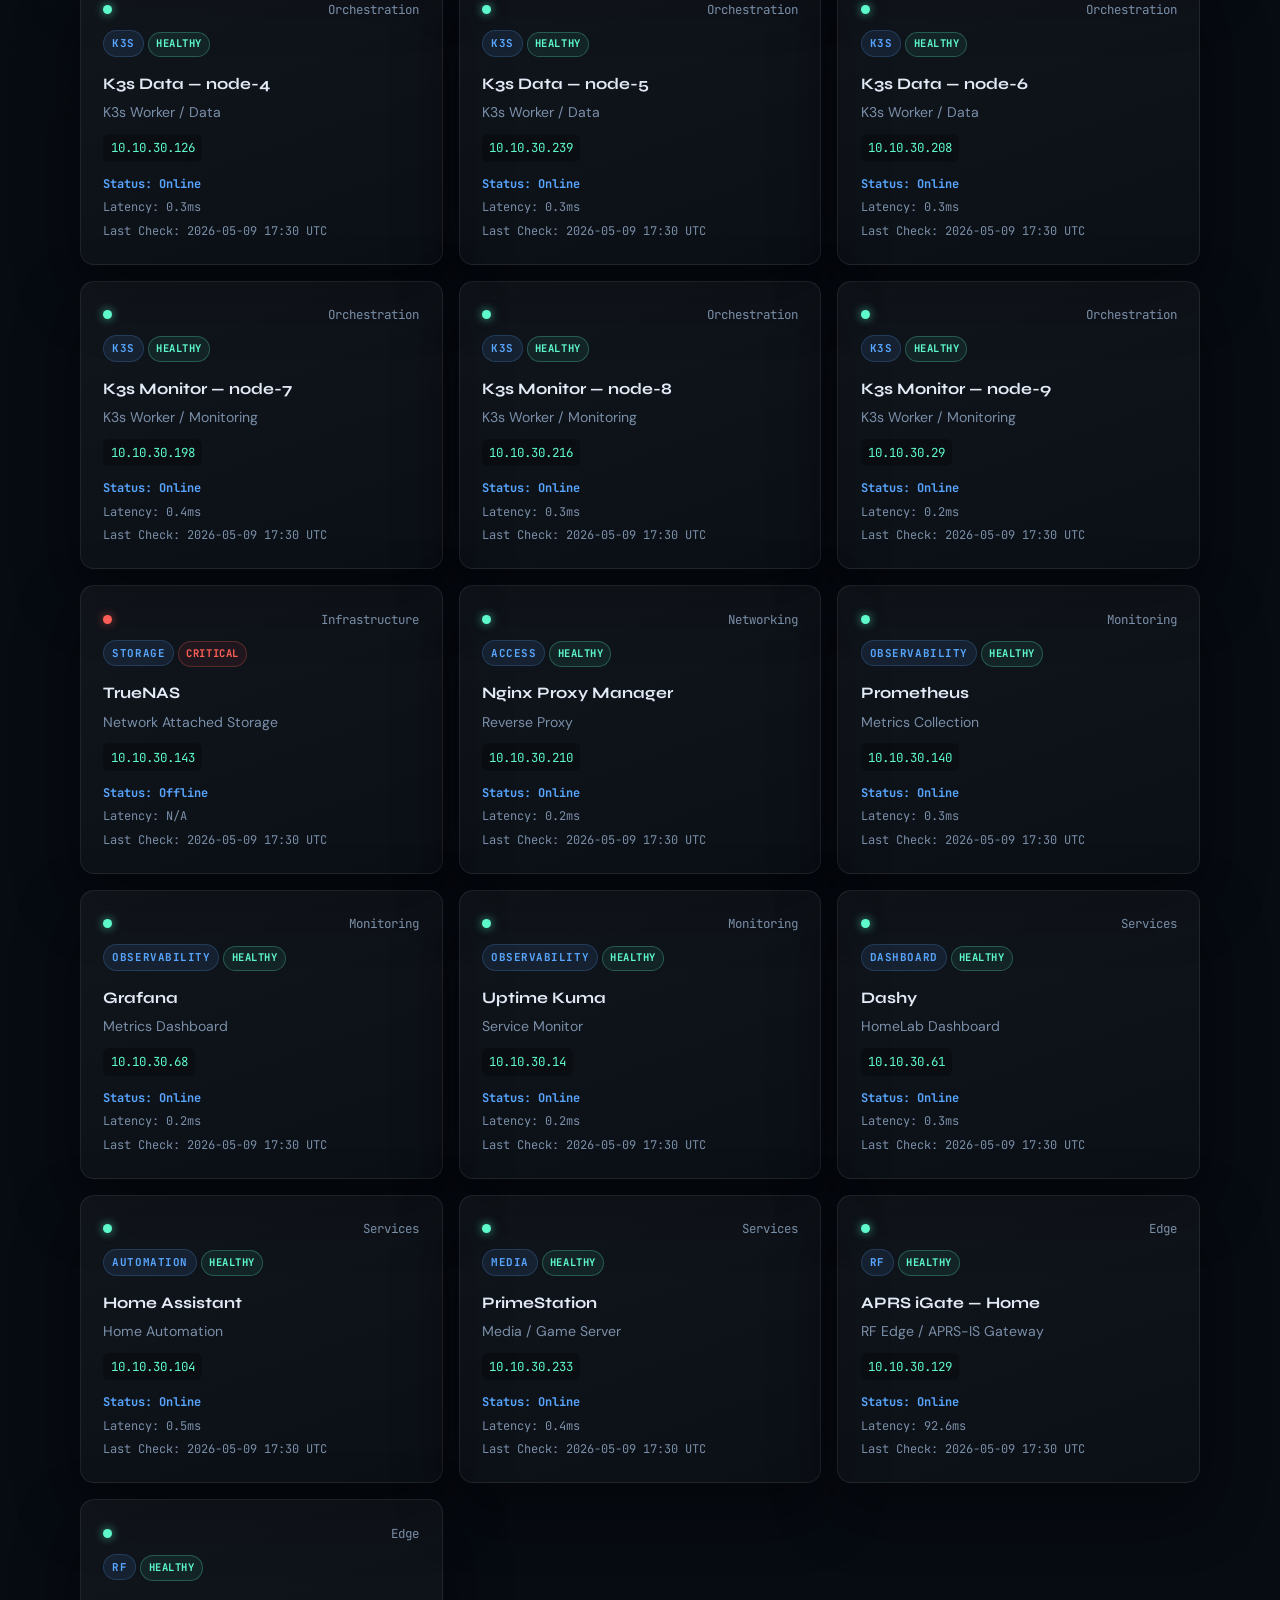
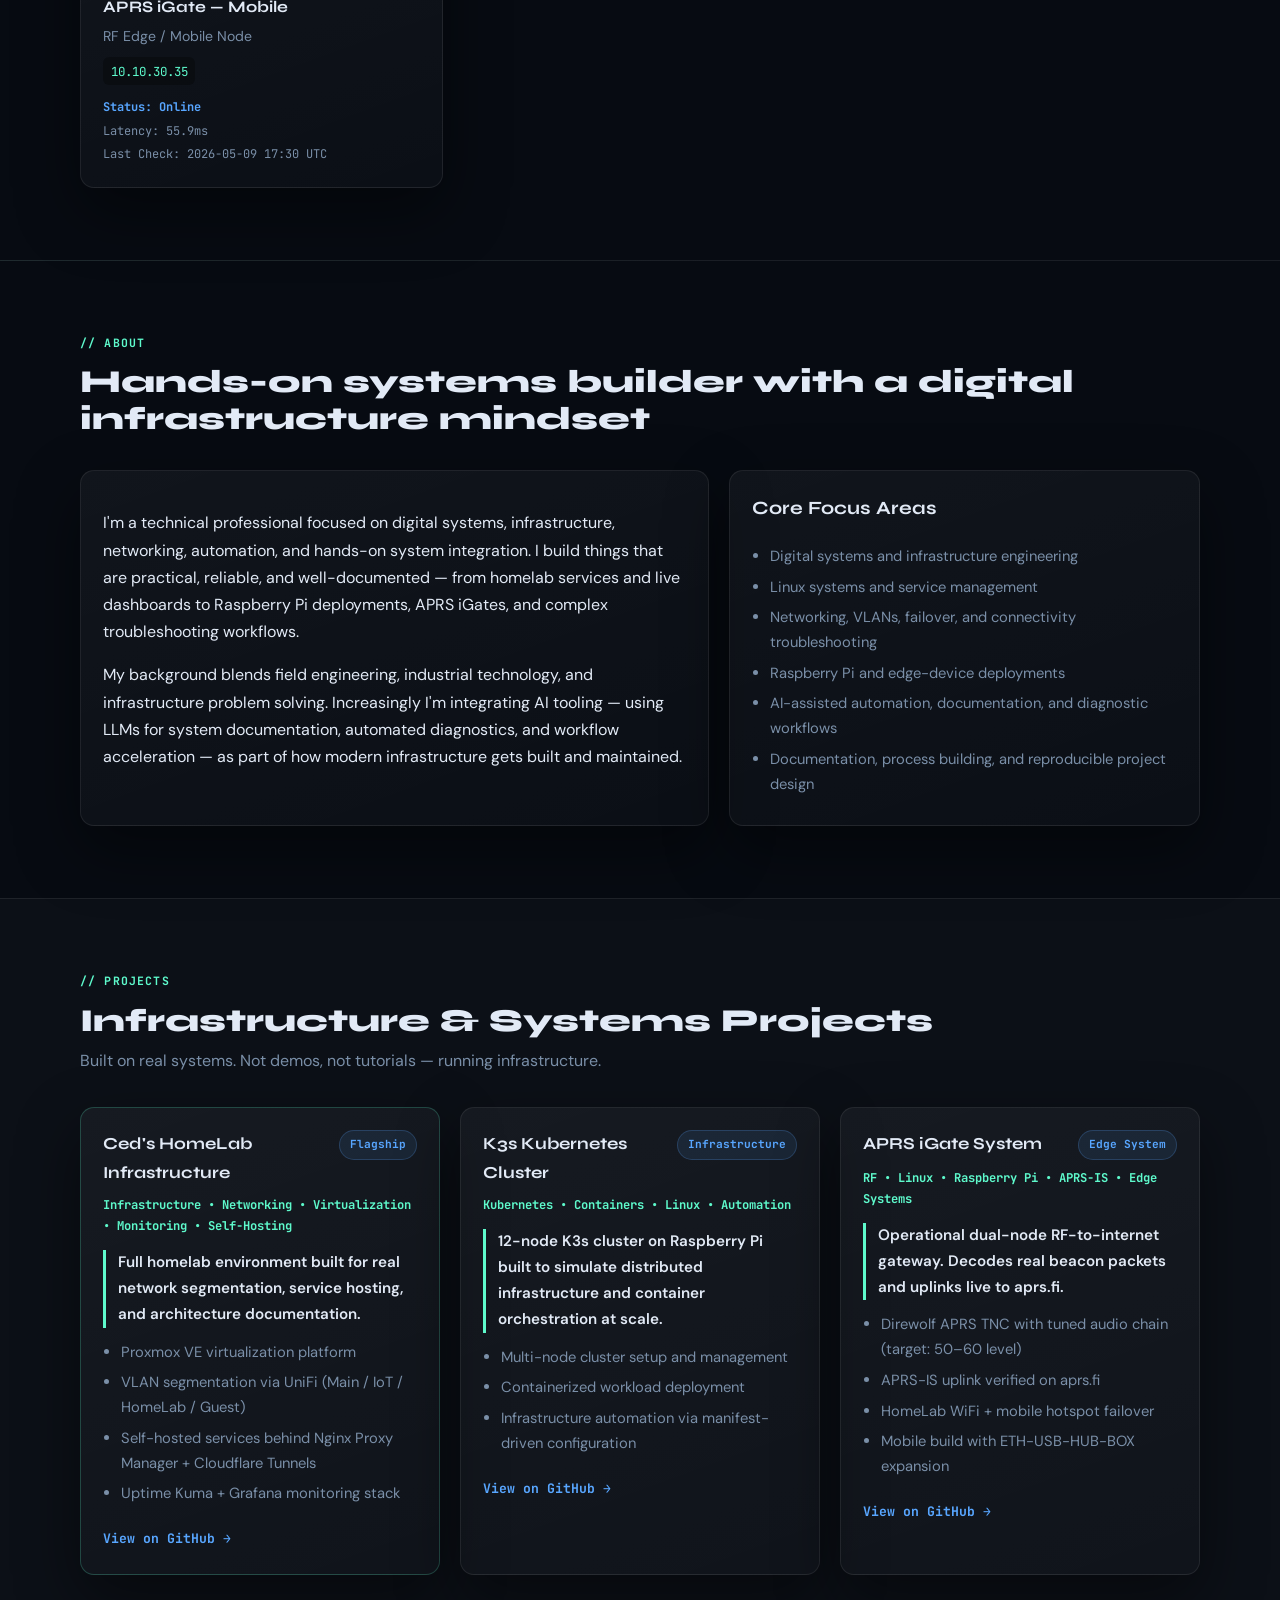
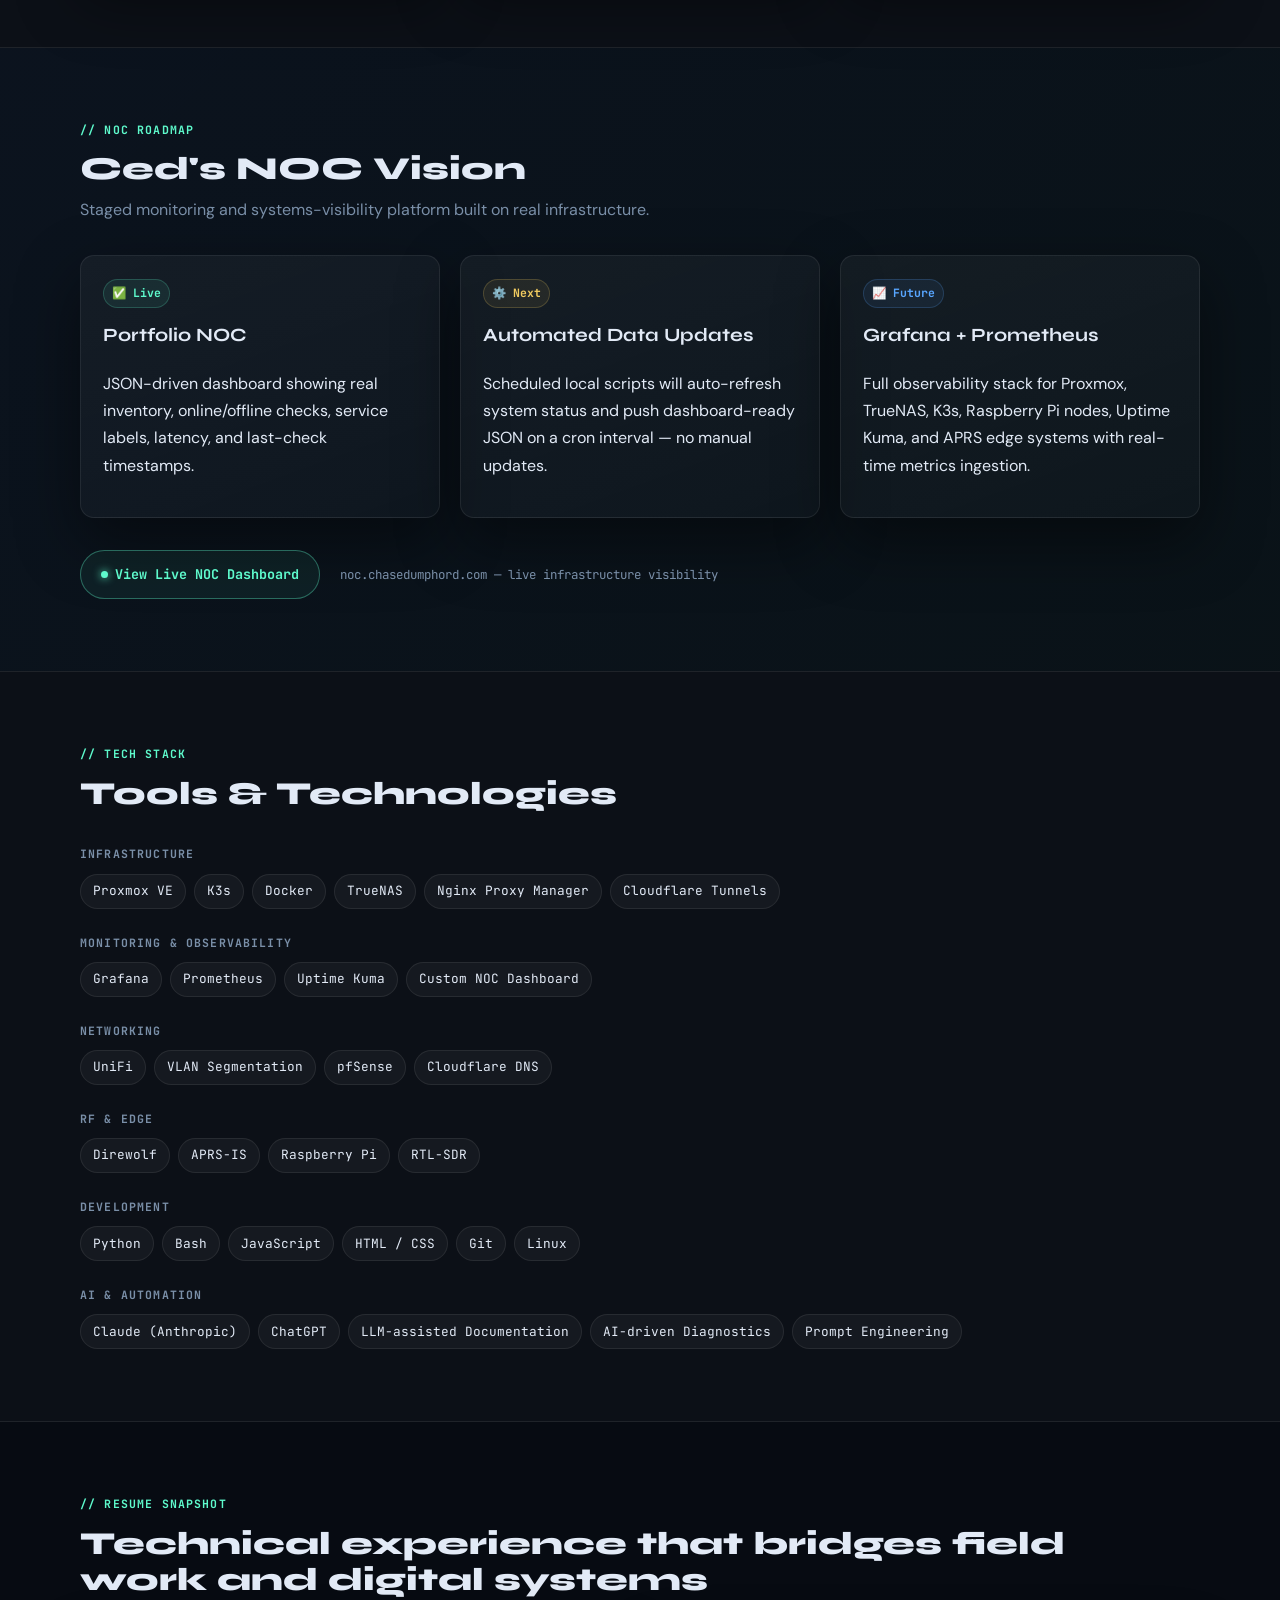
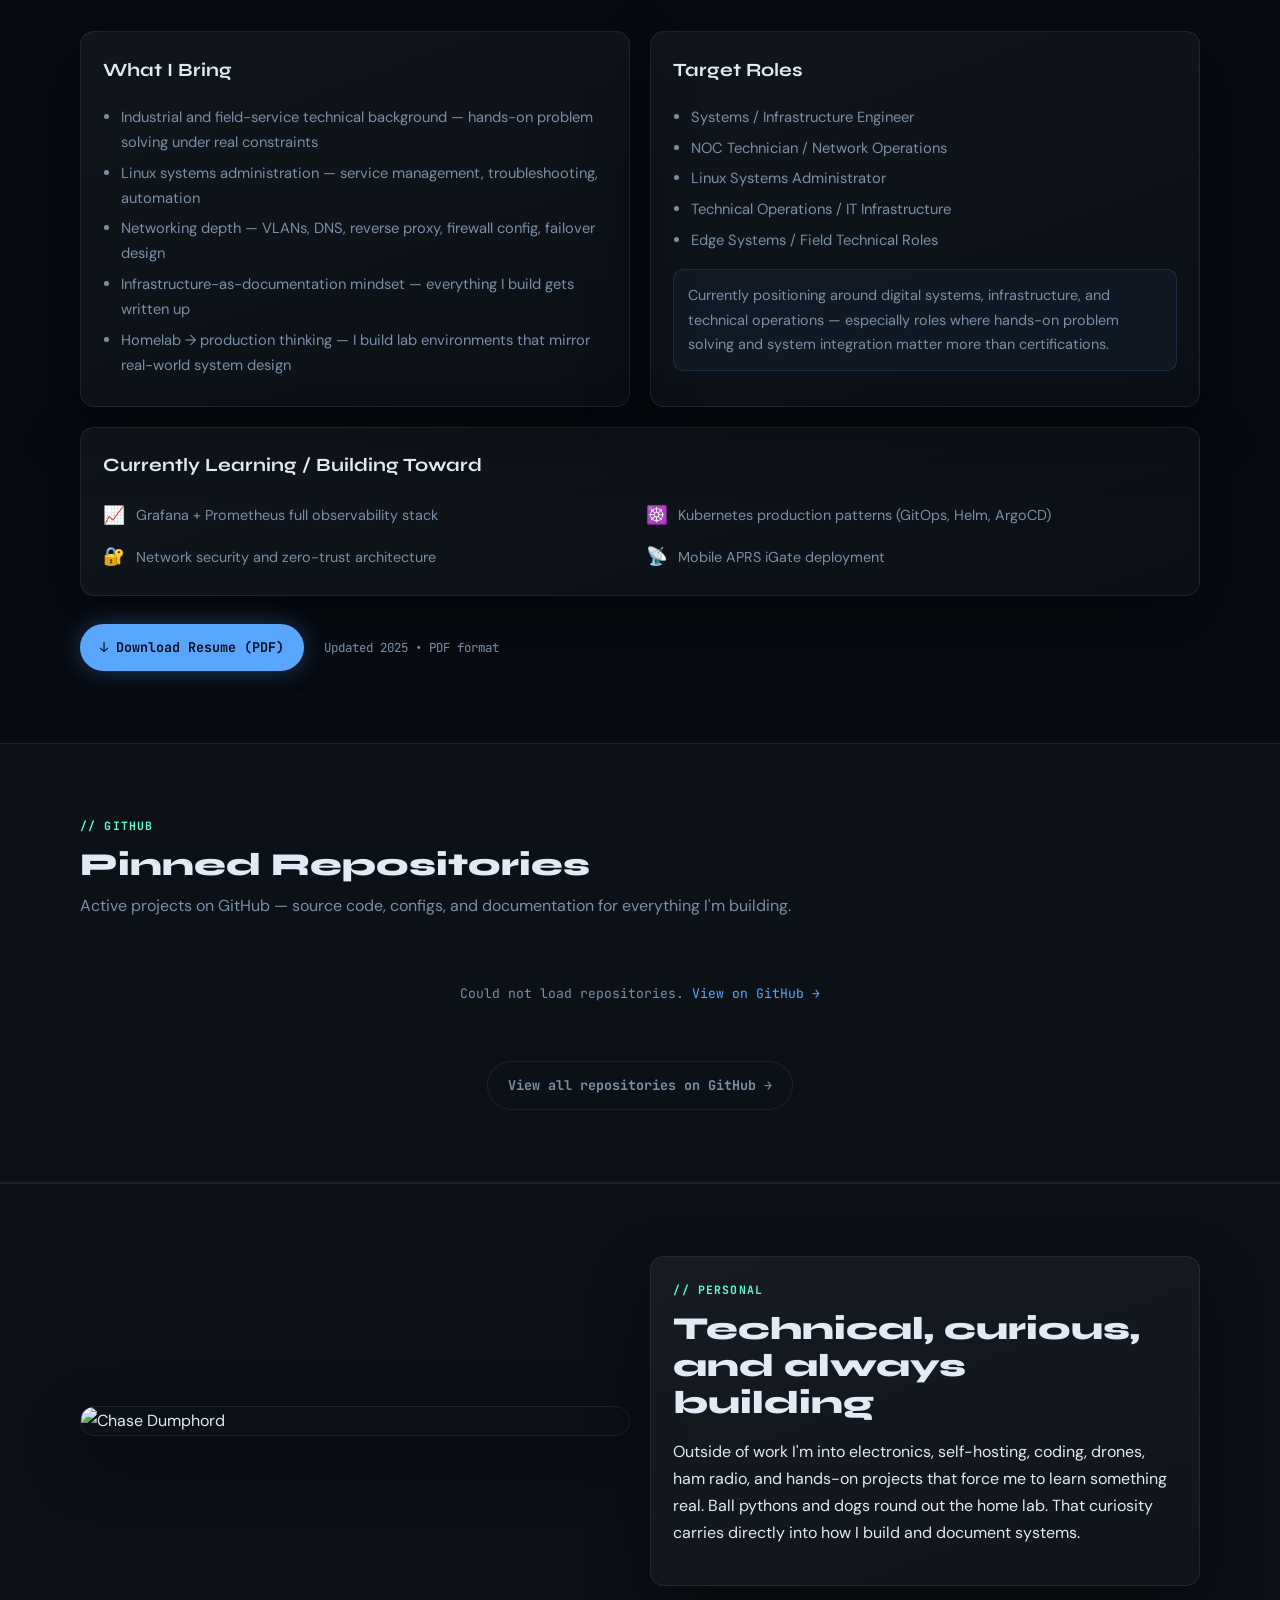
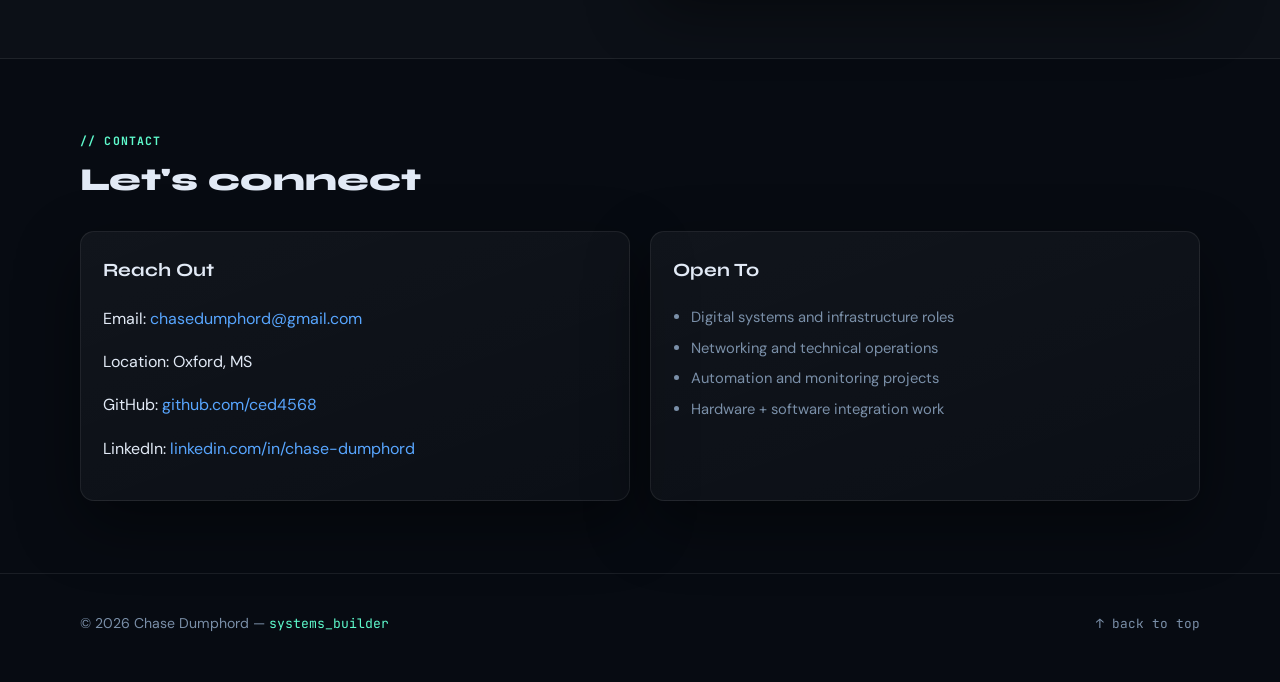
==== commit 850a4e08: "Added Google Analytics" ====
--- a/index.html
+++ b/index.html
@@ -1,6 +1,15 @@
 <!DOCTYPE html>
 <html lang="en">
 <head>
+  <!-- Google tag (gtag.js) -->
+  <script async src="https://www.googletagmanager.com/gtag/js?id=G-EQJFN7CX4Y"></script>
+  <script>
+    window.dataLayer = window.dataLayer || [];
+    function gtag(){dataLayer.push(arguments);}
+    gtag('js', new Date());
+    gtag('config', 'G-EQJFN7CX4Y');
+  </script>
+
   <meta charset="UTF-8" />
   <meta name="viewport" content="width=device-width, initial-scale=1.0" />
 
@@ -691,4 +700,4 @@
 
   <script src="script.js"></script>
 </body>
-</html>
+</html>
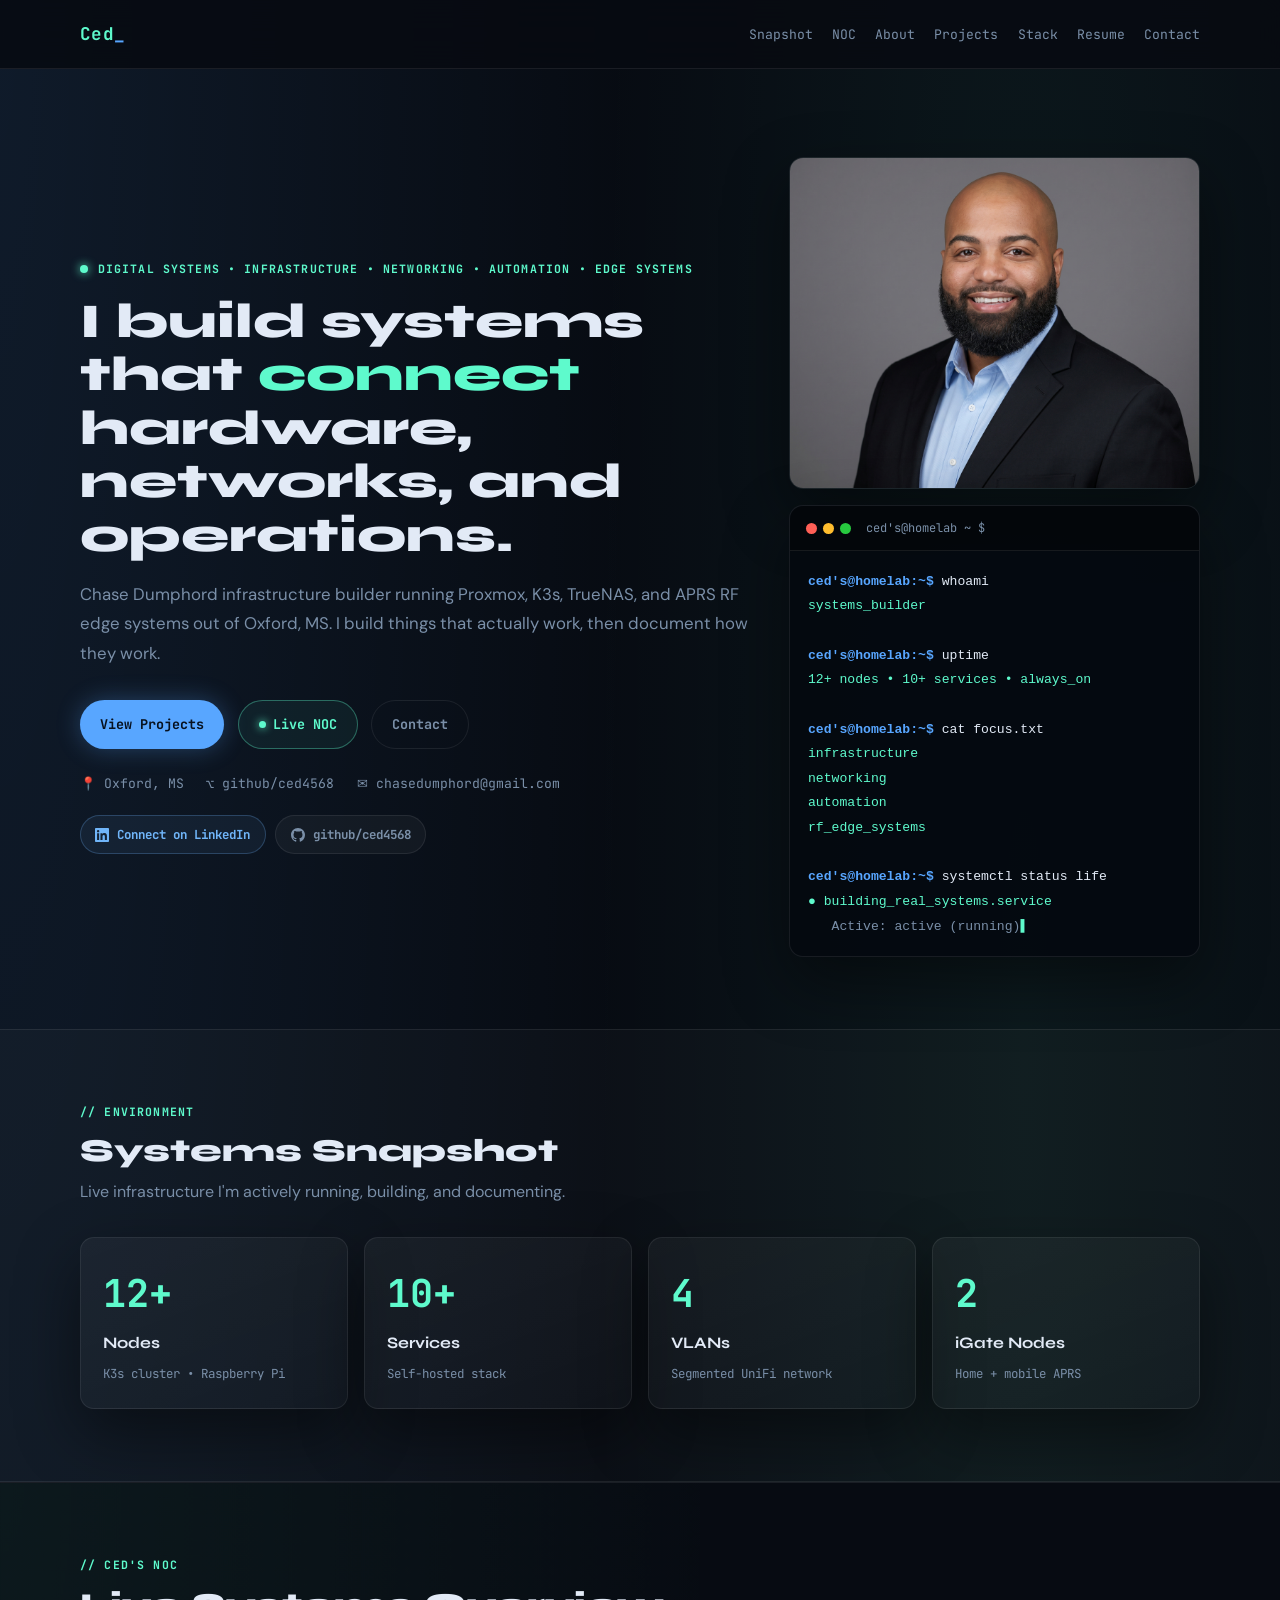
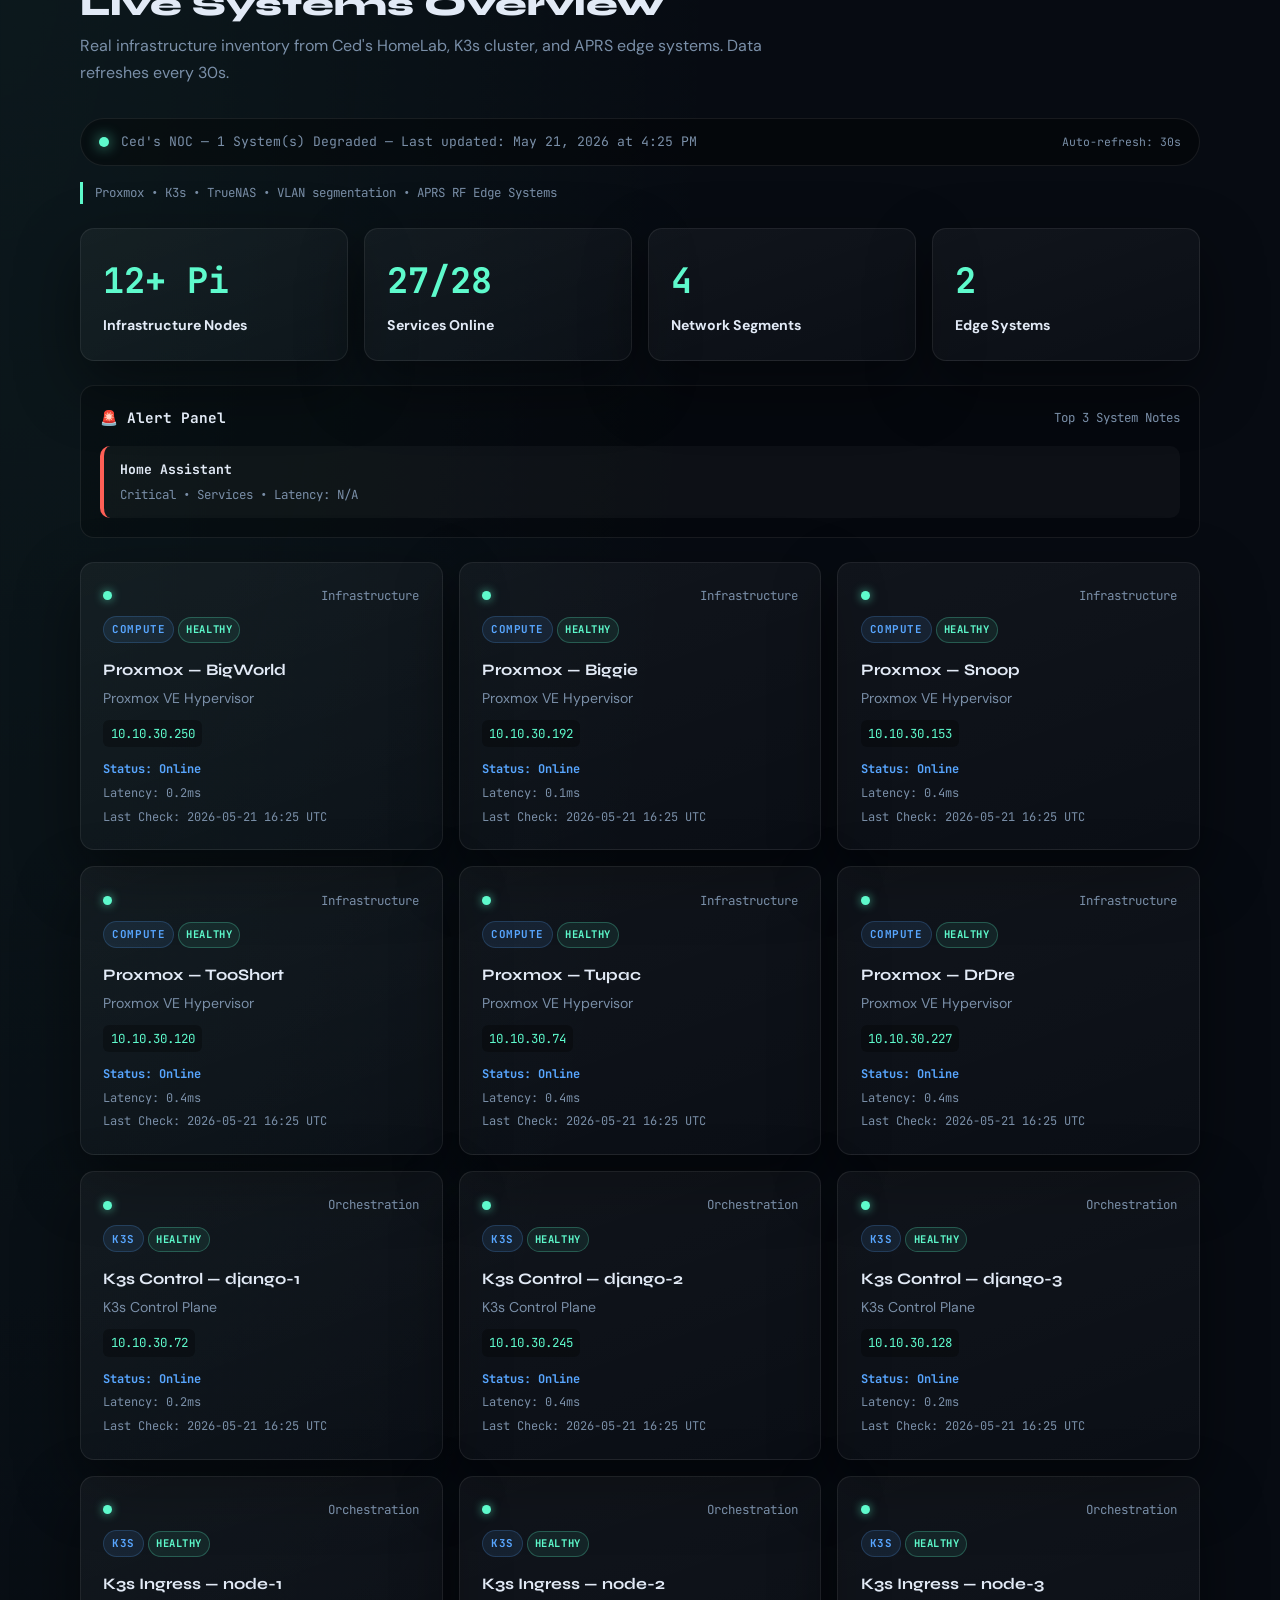
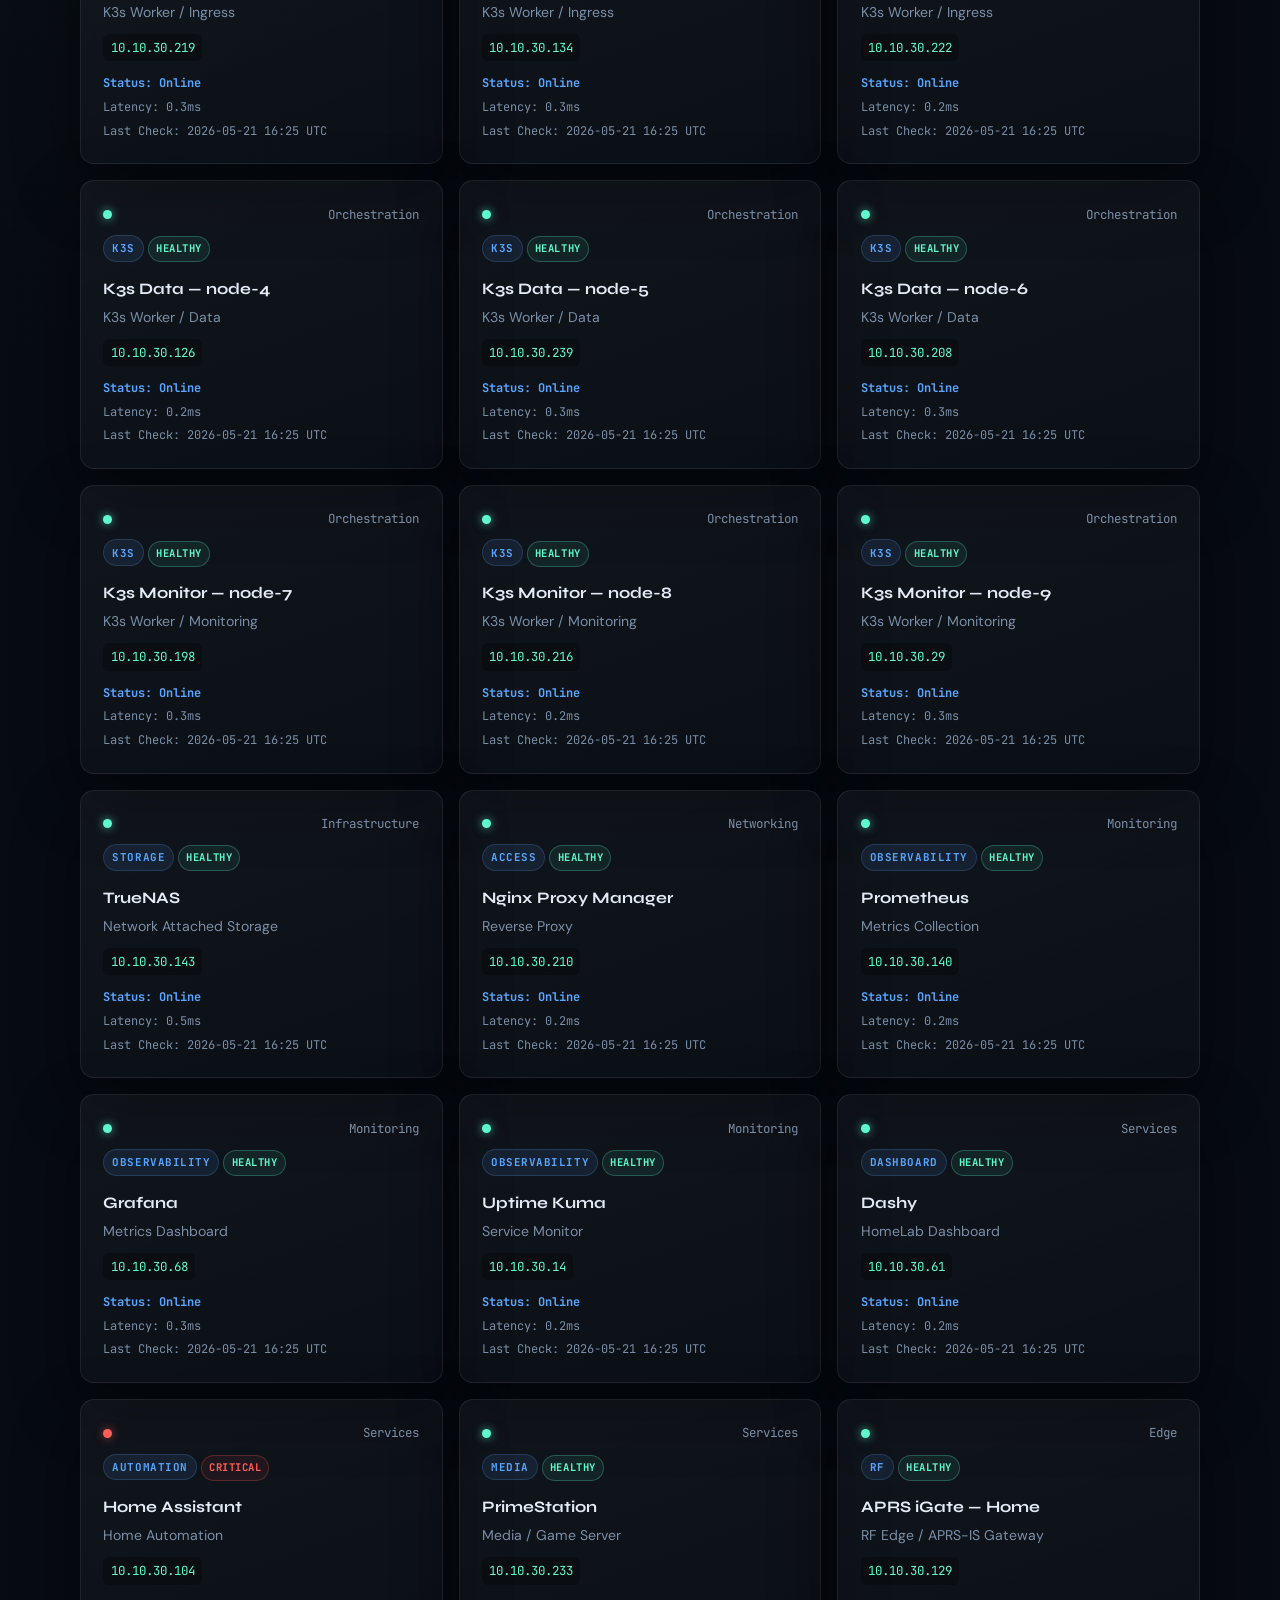
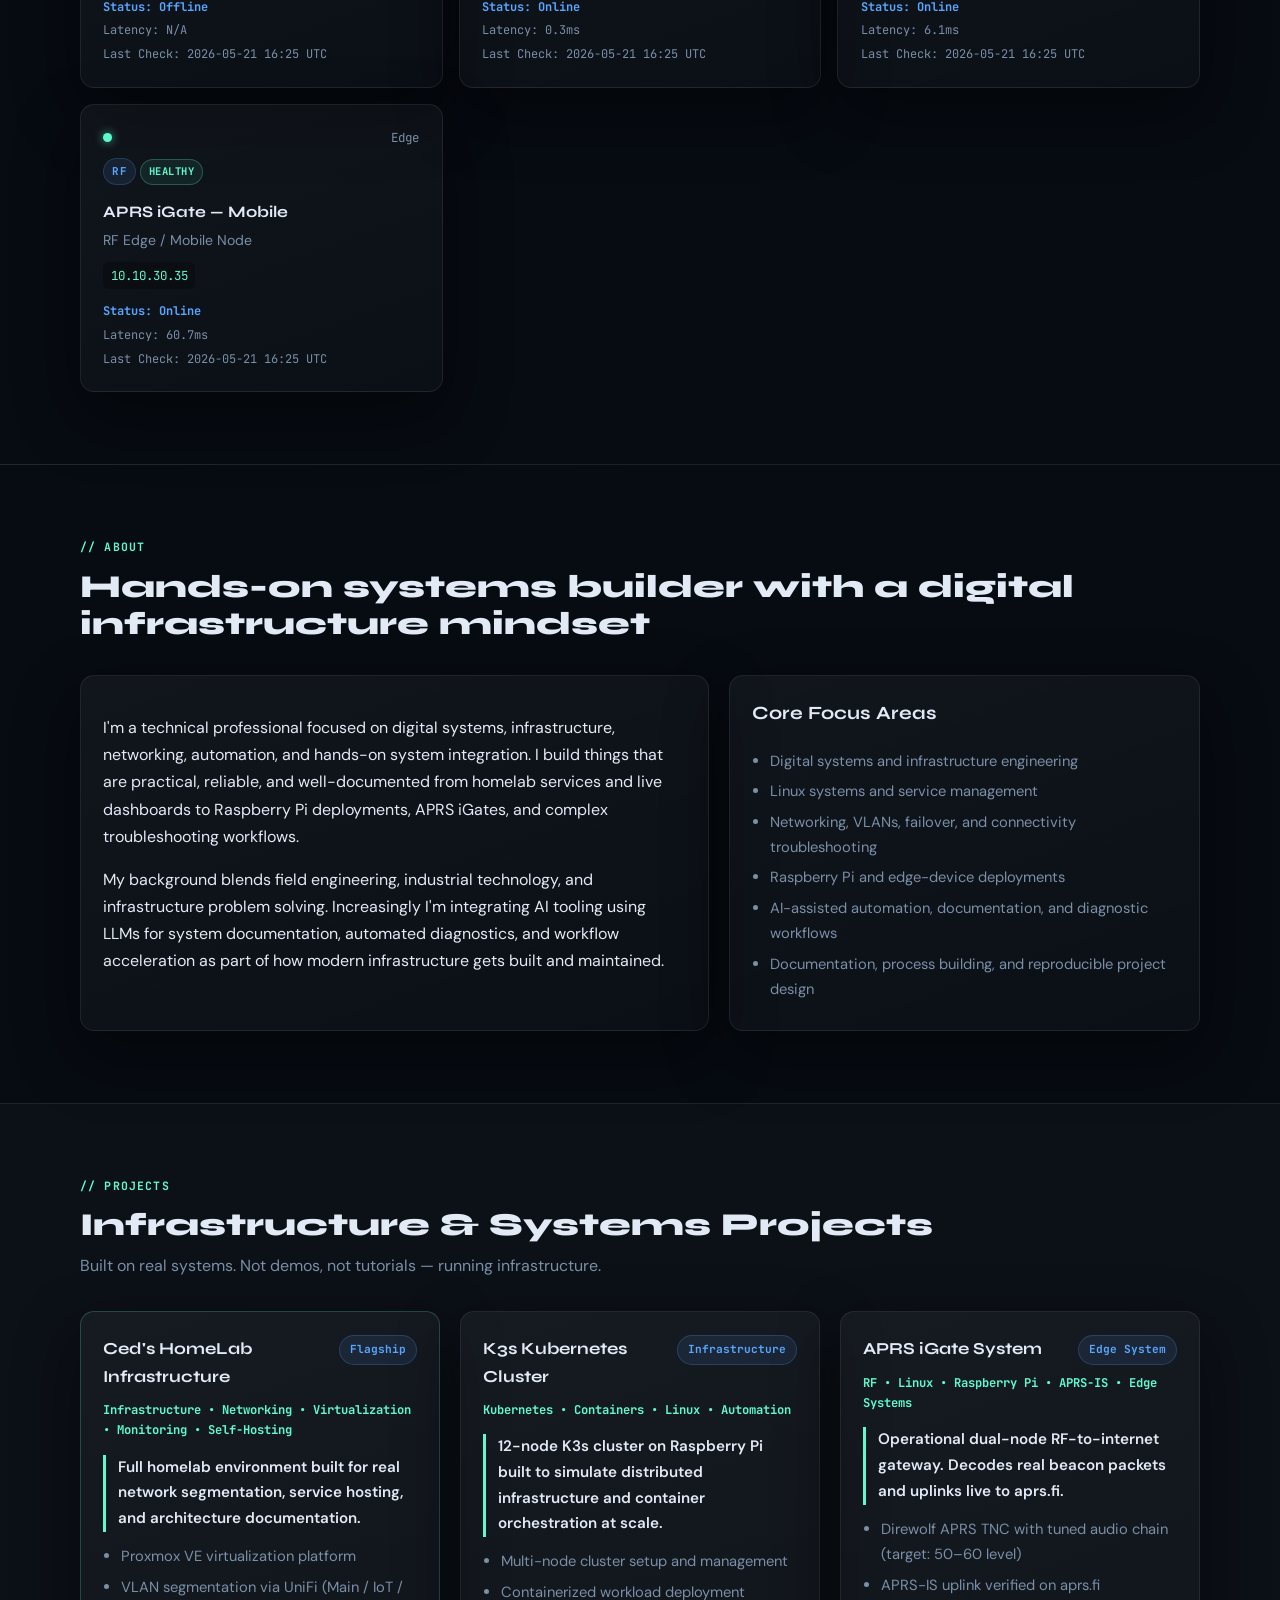
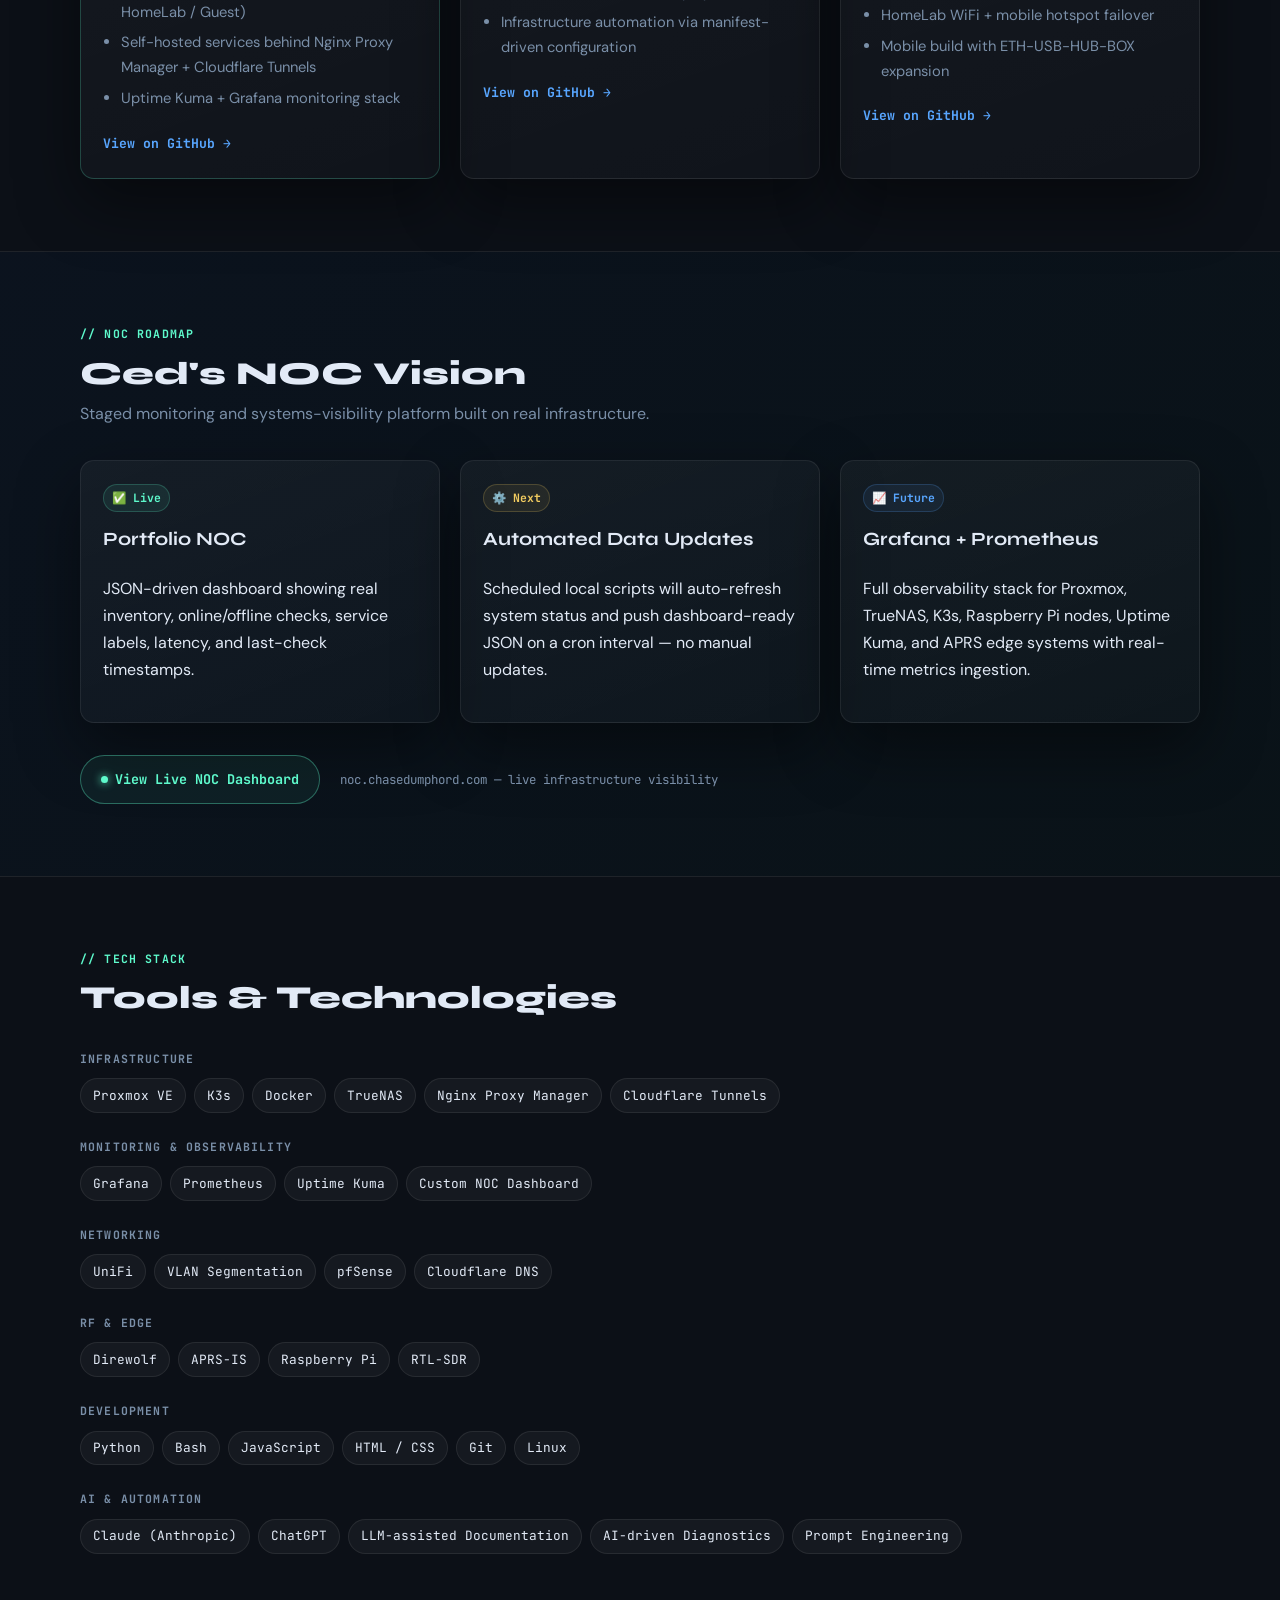
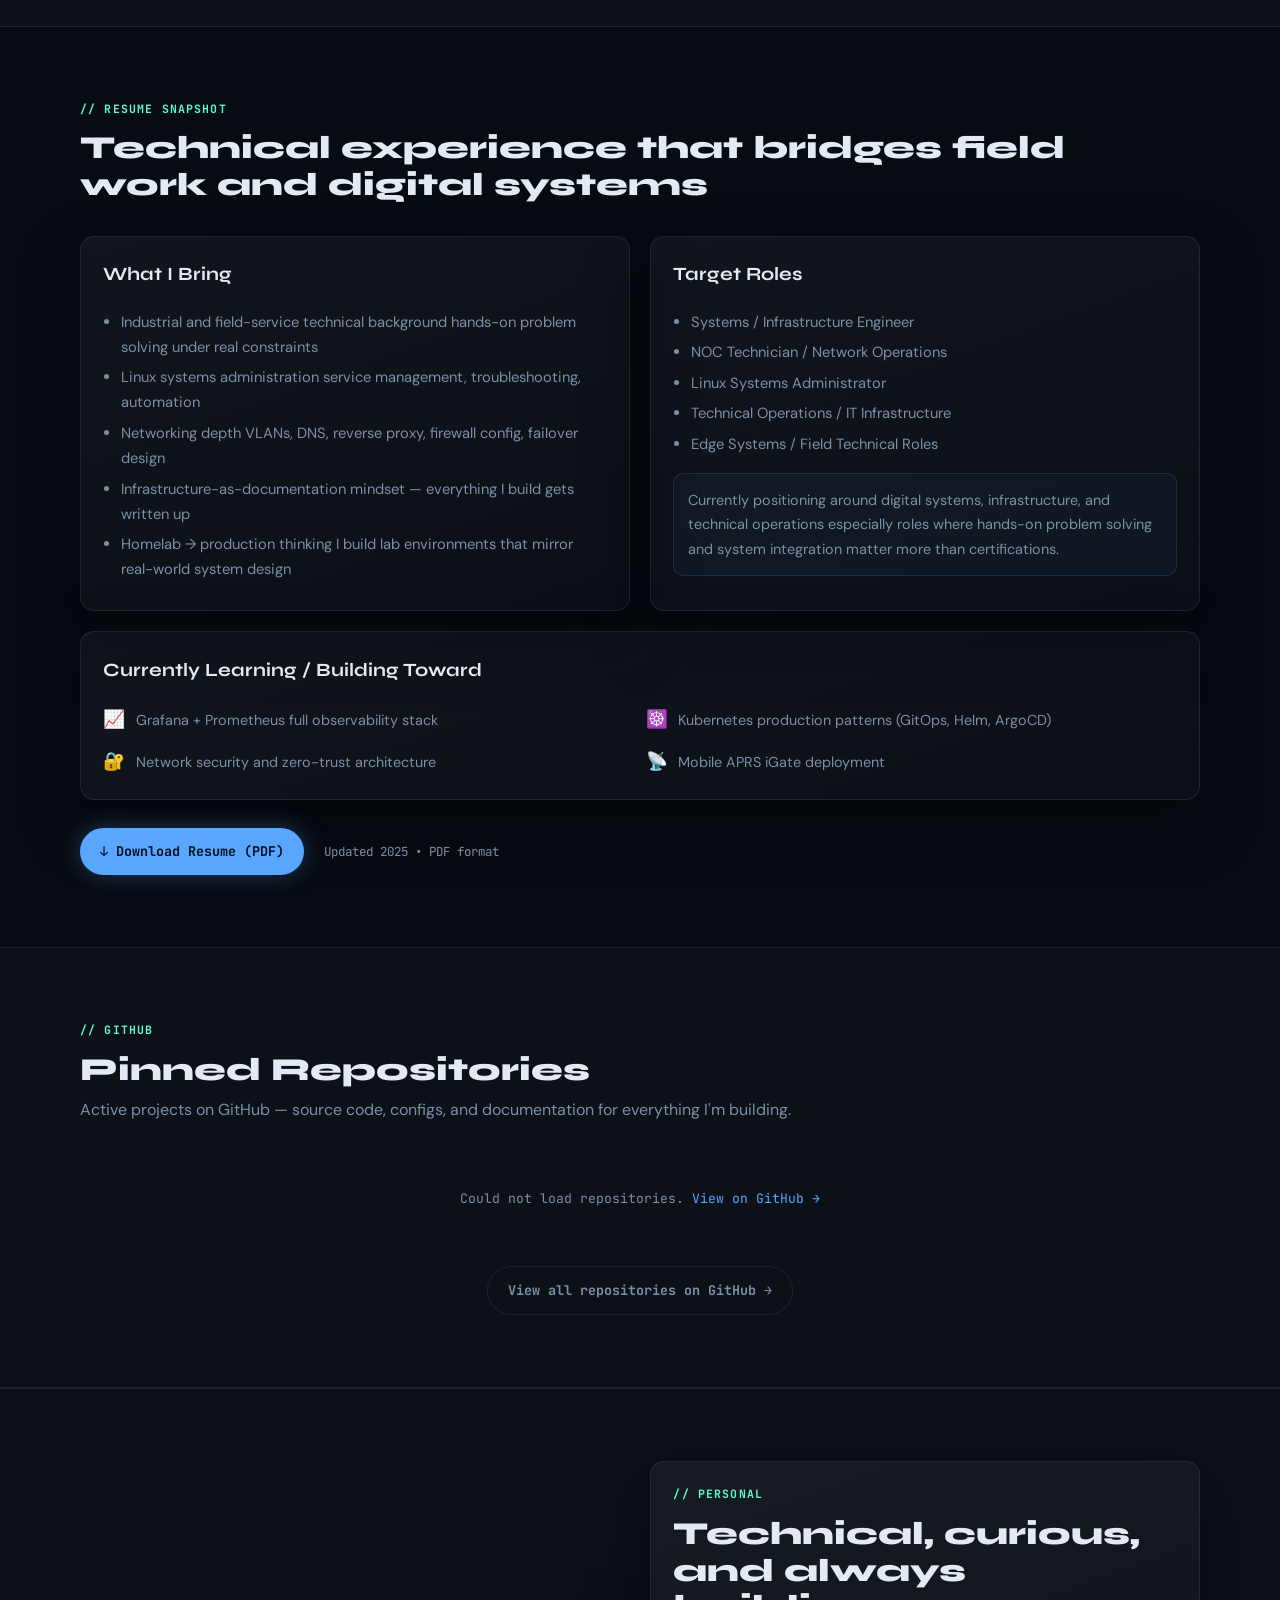
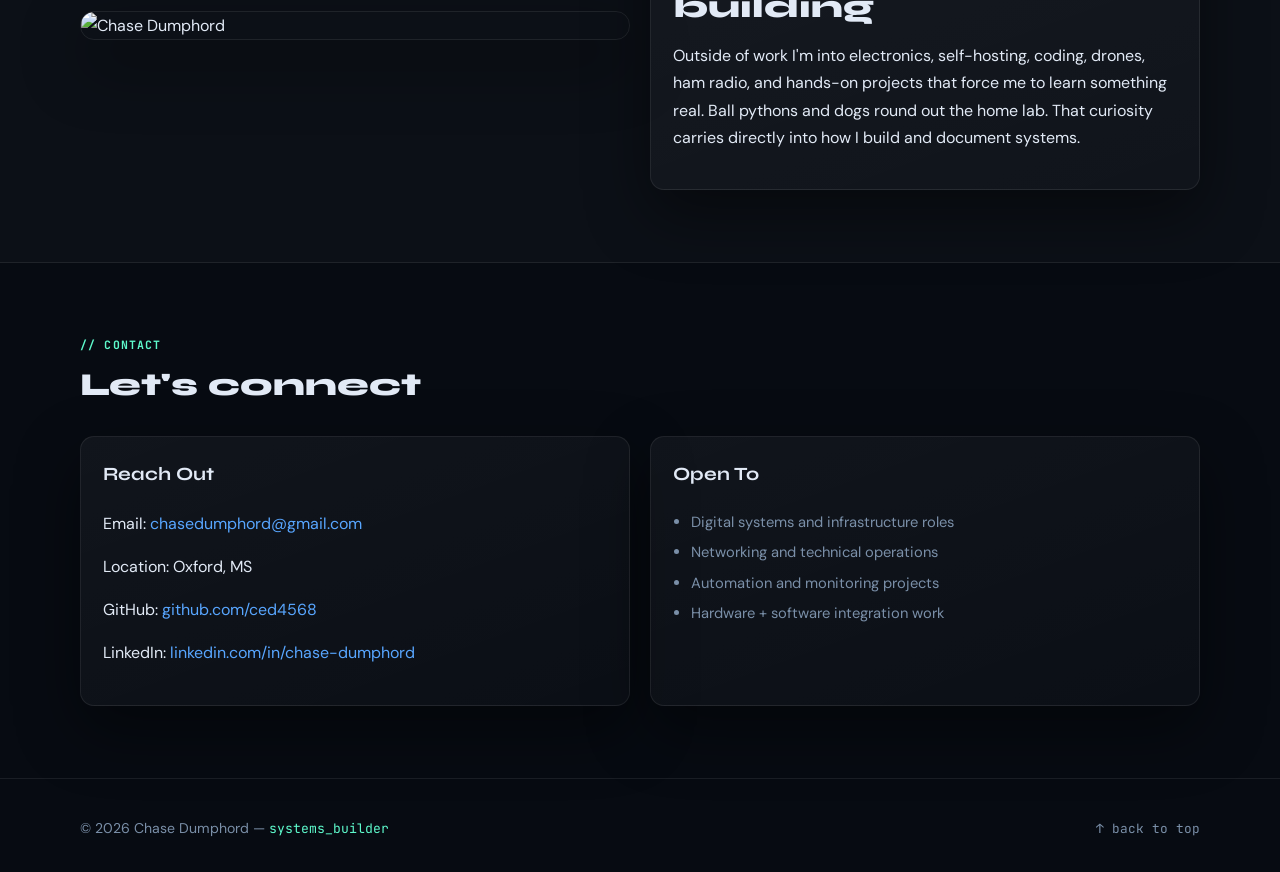
==== commit cfa5bf47: "Refine content in index.html for clarity changed some for the formatting." ====
--- a/index.html
+++ b/index.html
@@ -17,7 +17,7 @@
 
   <meta
     name="description"
-    content="Chase Dumphord — digital systems builder focused on infrastructure, Linux, K3s, Proxmox, APRS RF edge systems, and real-world technical problem solving."
+    content="Chase Dumphord digital systems builder focused on infrastructure, Linux, K3s, Proxmox, APRS RF edge systems, and real-world technical problem solving."
   />
 
   <!-- Open Graph for LinkedIn / Discord sharing -->
@@ -93,7 +93,7 @@
           <h1>I build systems that <span class="accent-word">connect</span> hardware, networks, and operations.</h1>
 
           <p class="lead">
-            Chase Dumphord — infrastructure builder running Proxmox, K3s, TrueNAS, and APRS RF edge systems out of Oxford, MS.
+            Chase Dumphord infrastructure builder running Proxmox, K3s, TrueNAS, and APRS RF edge systems out of Oxford, MS.
             I build things that actually work, then document how they work.
           </p>
 
@@ -294,13 +294,13 @@
             <p>
               I'm a technical professional focused on digital systems, infrastructure, networking,
               automation, and hands-on system integration. I build things that are practical,
-              reliable, and well-documented — from homelab services and live dashboards to Raspberry Pi
+              reliable, and well-documented from homelab services and live dashboards to Raspberry Pi
               deployments, APRS iGates, and complex troubleshooting workflows.
             </p>
             <p>
               My background blends field engineering, industrial technology, and infrastructure
-              problem solving. Increasingly I'm integrating AI tooling — using LLMs for system
-              documentation, automated diagnostics, and workflow acceleration — as part of how
+              problem solving. Increasingly I'm integrating AI tooling using LLMs for system
+              documentation, automated diagnostics, and workflow acceleration as part of how
               modern infrastructure gets built and maintained.
             </p>
           </div>
@@ -539,11 +539,11 @@
           <div class="card resume-card">
             <h3>What I Bring</h3>
             <ul class="clean-list">
-              <li>Industrial and field-service technical background — hands-on problem solving under real constraints</li>
-              <li>Linux systems administration — service management, troubleshooting, automation</li>
-              <li>Networking depth — VLANs, DNS, reverse proxy, firewall config, failover design</li>
+              <li>Industrial and field-service technical background hands-on problem solving under real constraints</li>
+              <li>Linux systems administration service management, troubleshooting, automation</li>
+              <li>Networking depth VLANs, DNS, reverse proxy, firewall config, failover design</li>
               <li>Infrastructure-as-documentation mindset — everything I build gets written up</li>
-              <li>Homelab → production thinking — I build lab environments that mirror real-world system design</li>
+              <li>Homelab → production thinking I build lab environments that mirror real-world system design</li>
             </ul>
           </div>
 
@@ -559,8 +559,8 @@
 
             <div class="resume-note">
               <p>
-                Currently positioning around digital systems, infrastructure, and technical operations —
-                especially roles where hands-on problem solving and system integration matter more than certifications.
+                Currently positioning around digital systems, infrastructure, and technical operations 
+                    especially roles where hands-on problem solving and system integration matter more than certifications.
               </p>
             </div>
           </div>
@@ -700,4 +700,4 @@
 
   <script src="script.js"></script>
 </body>
-</html>+</html>
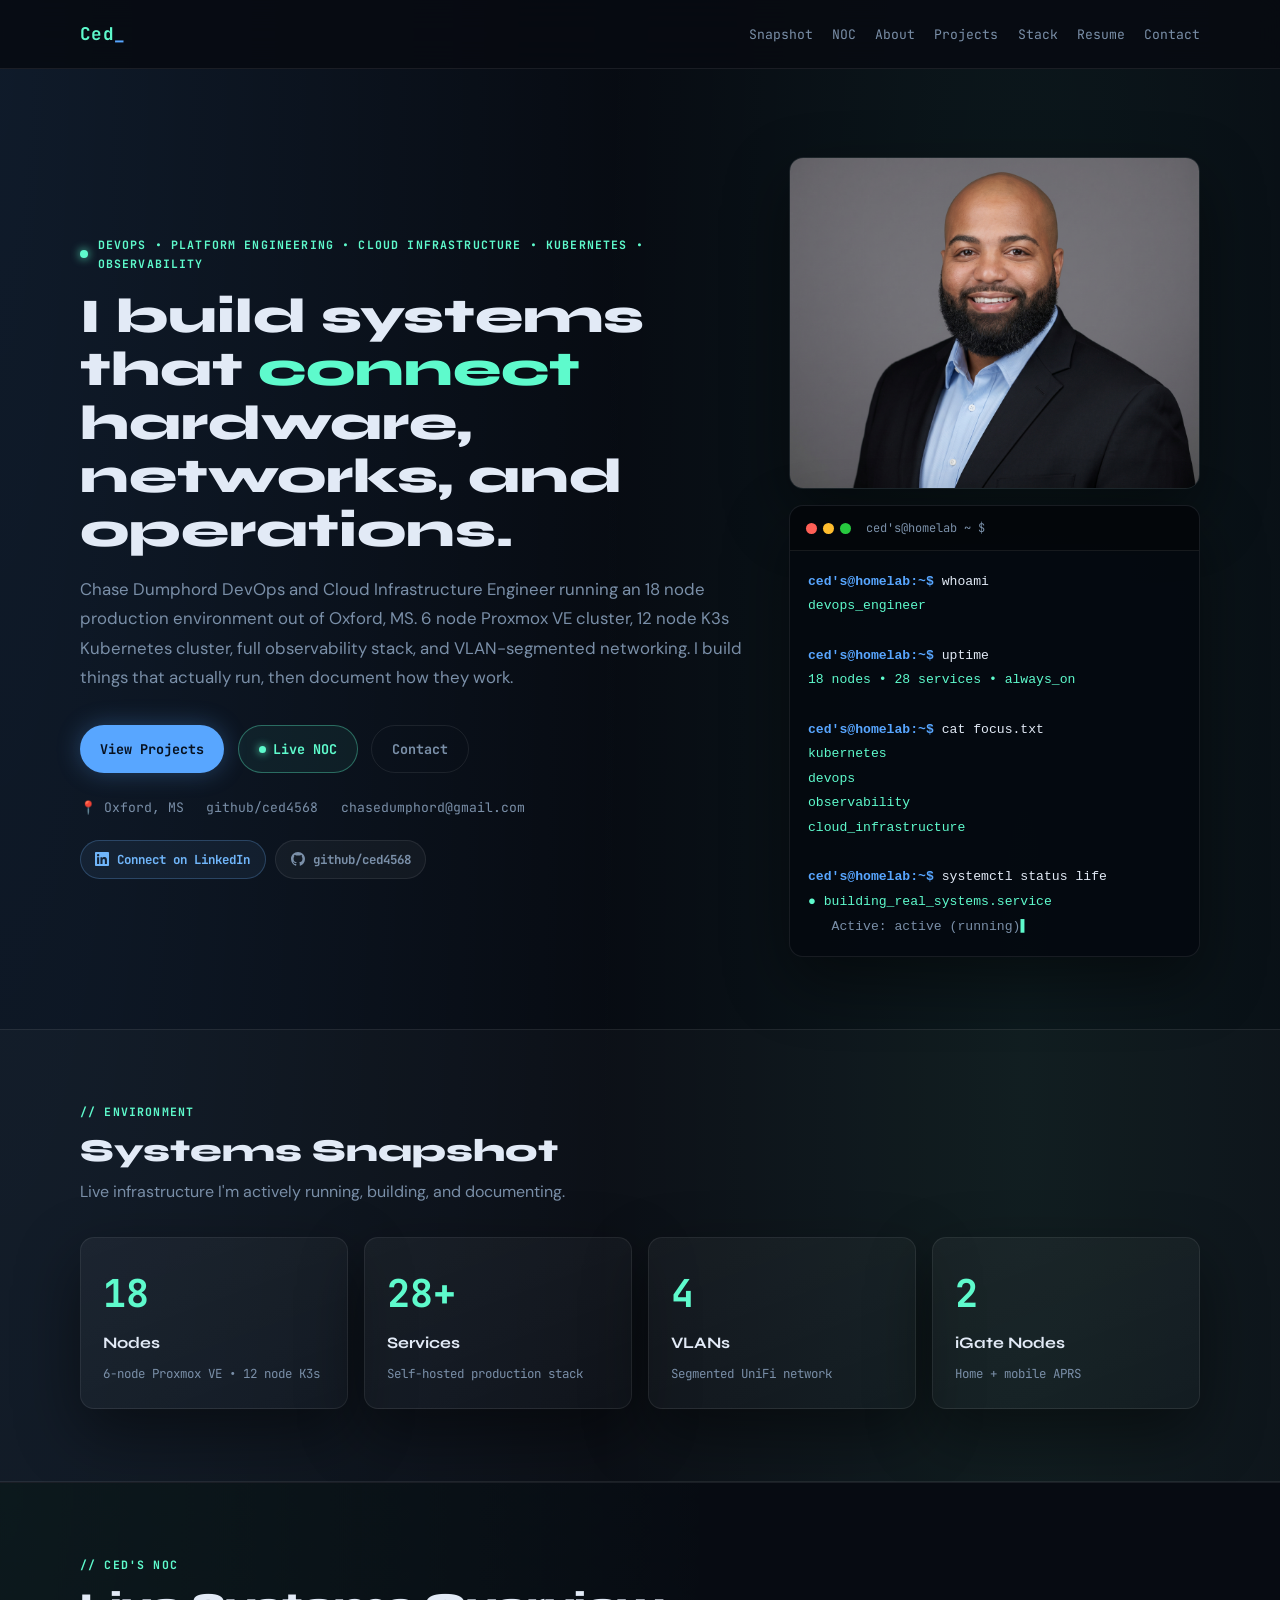
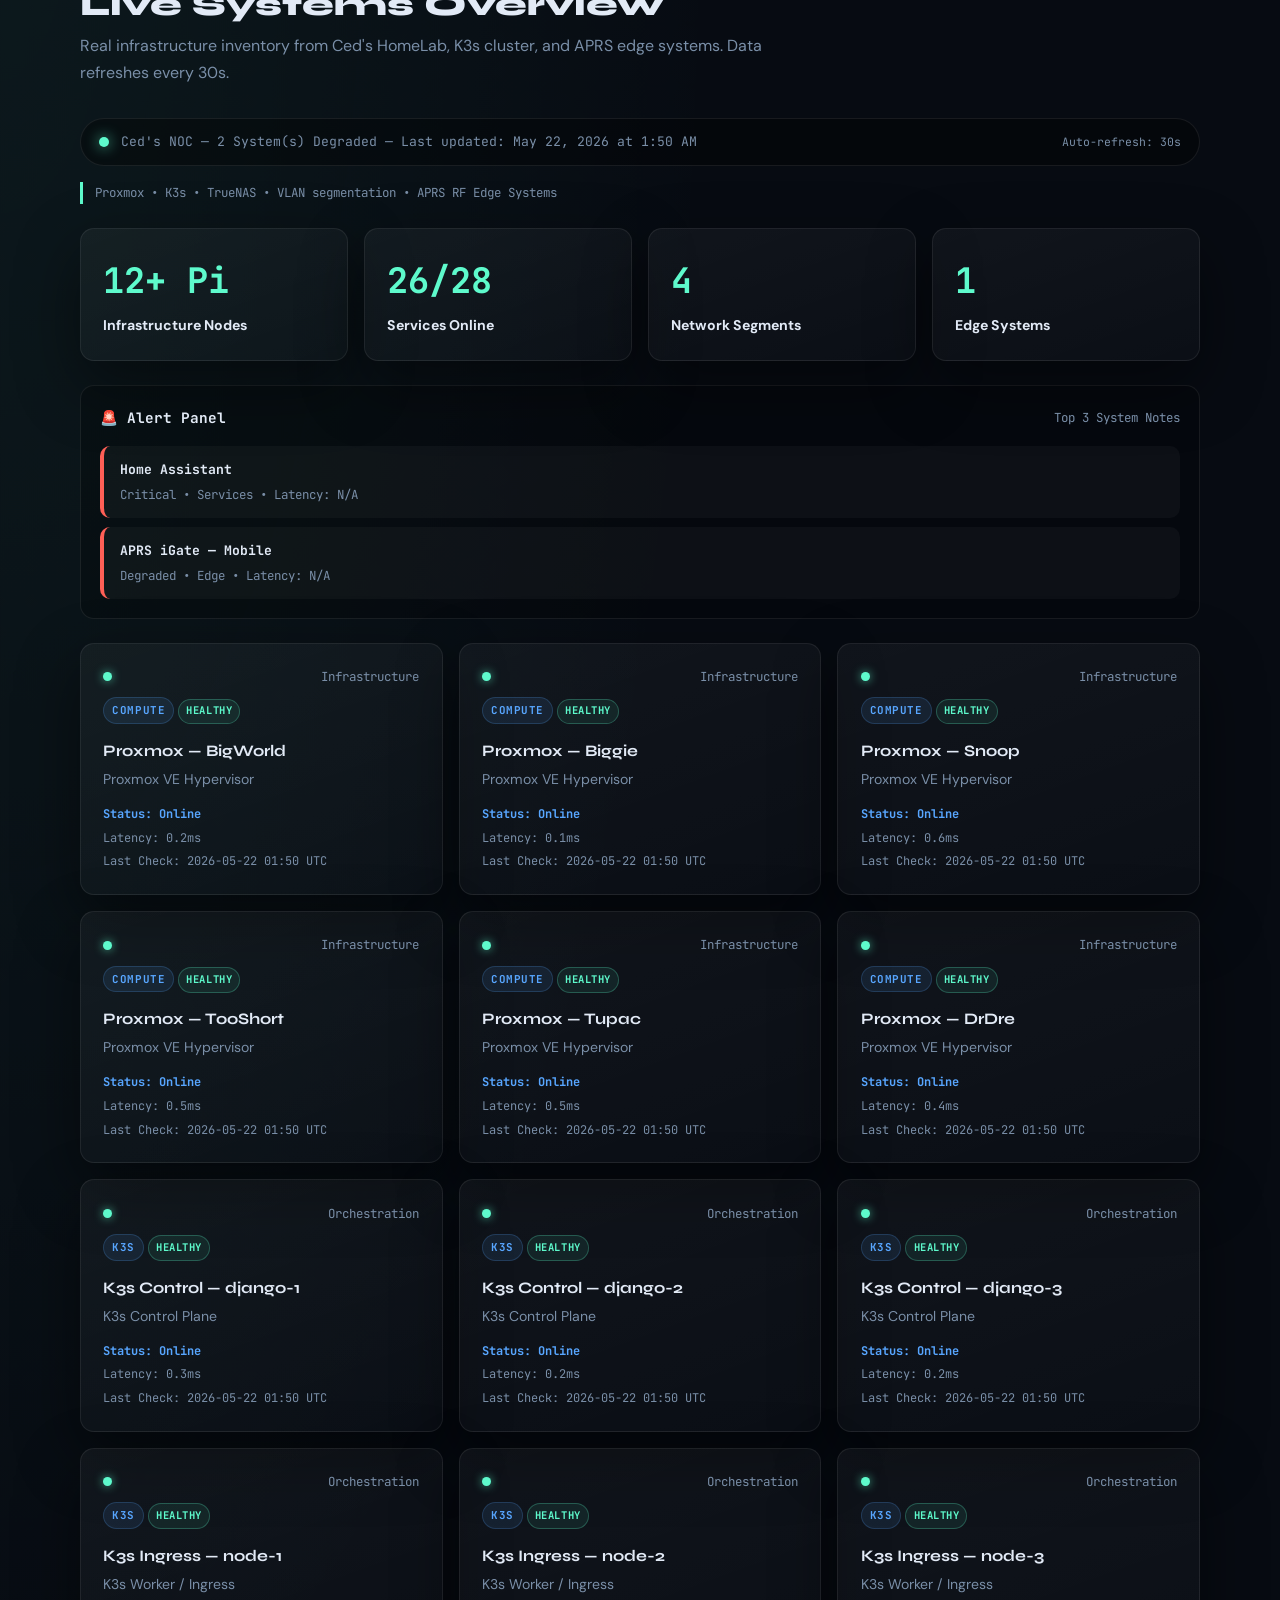
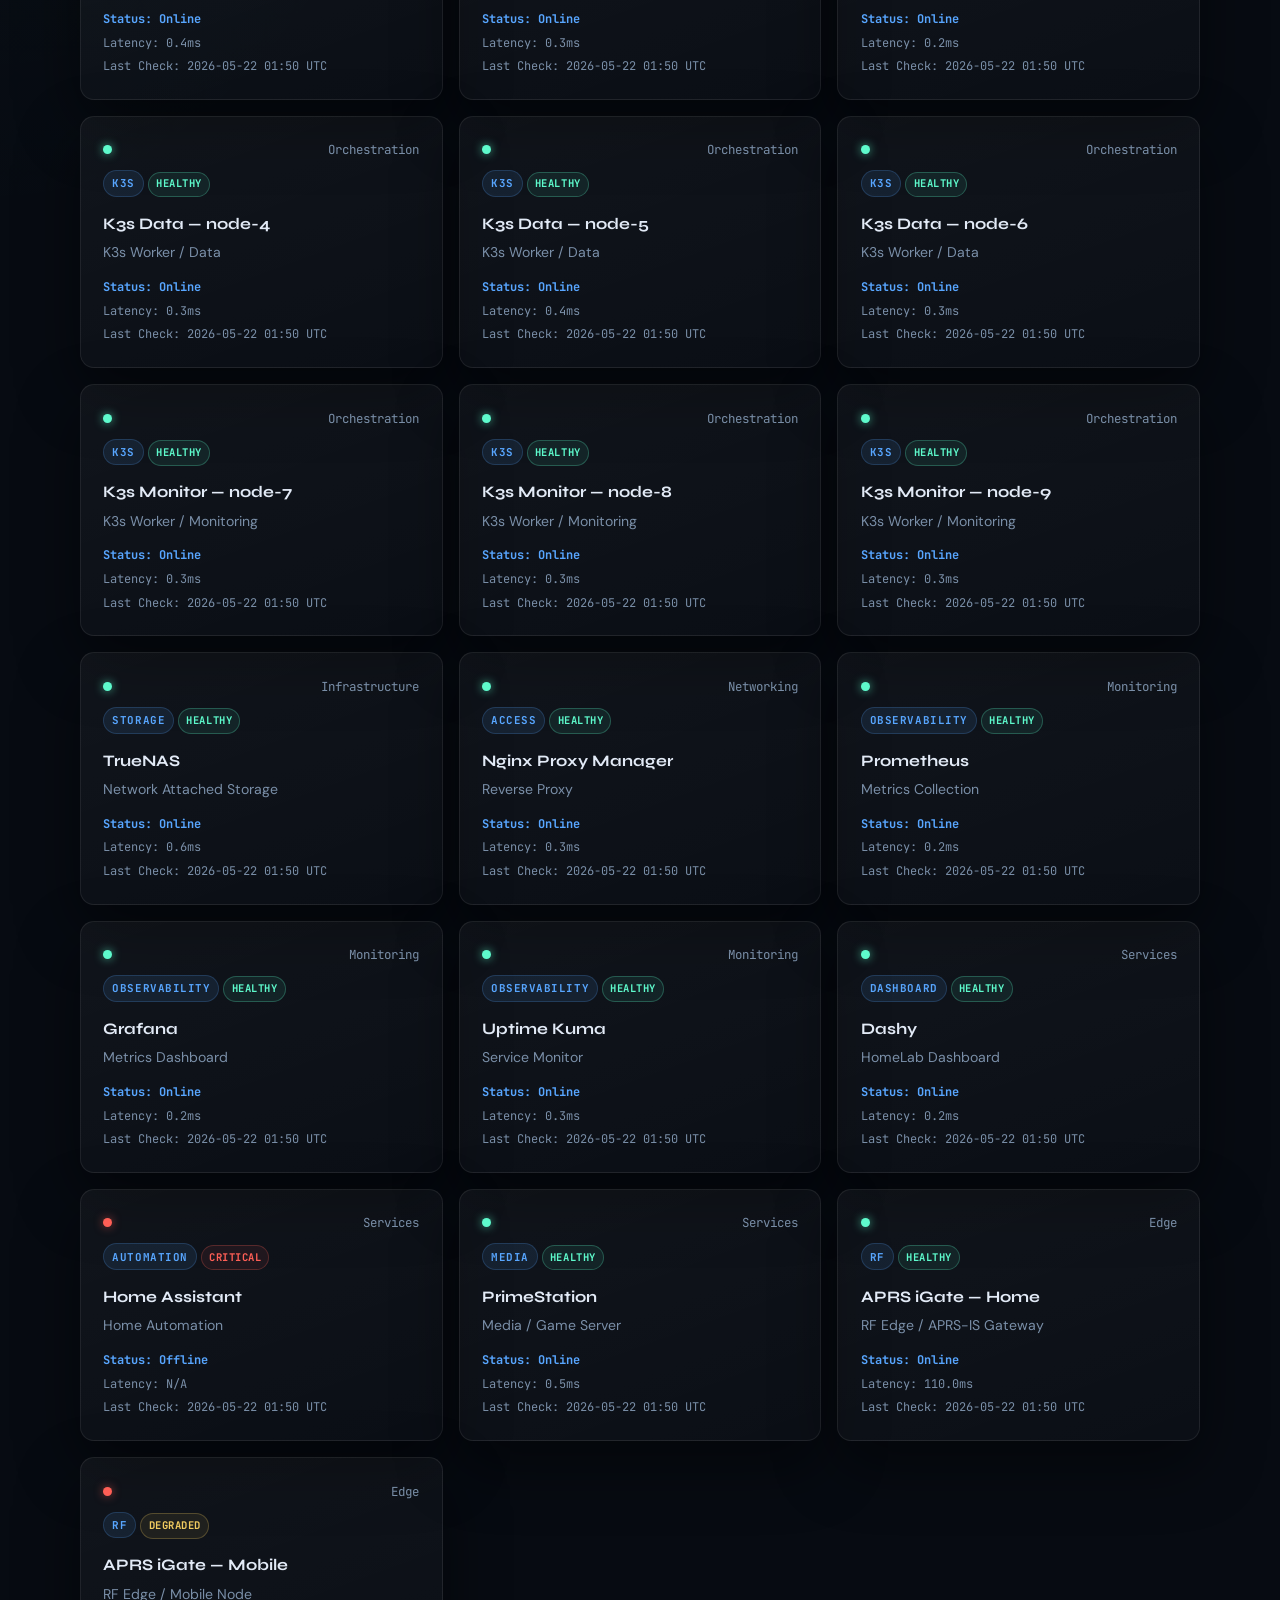
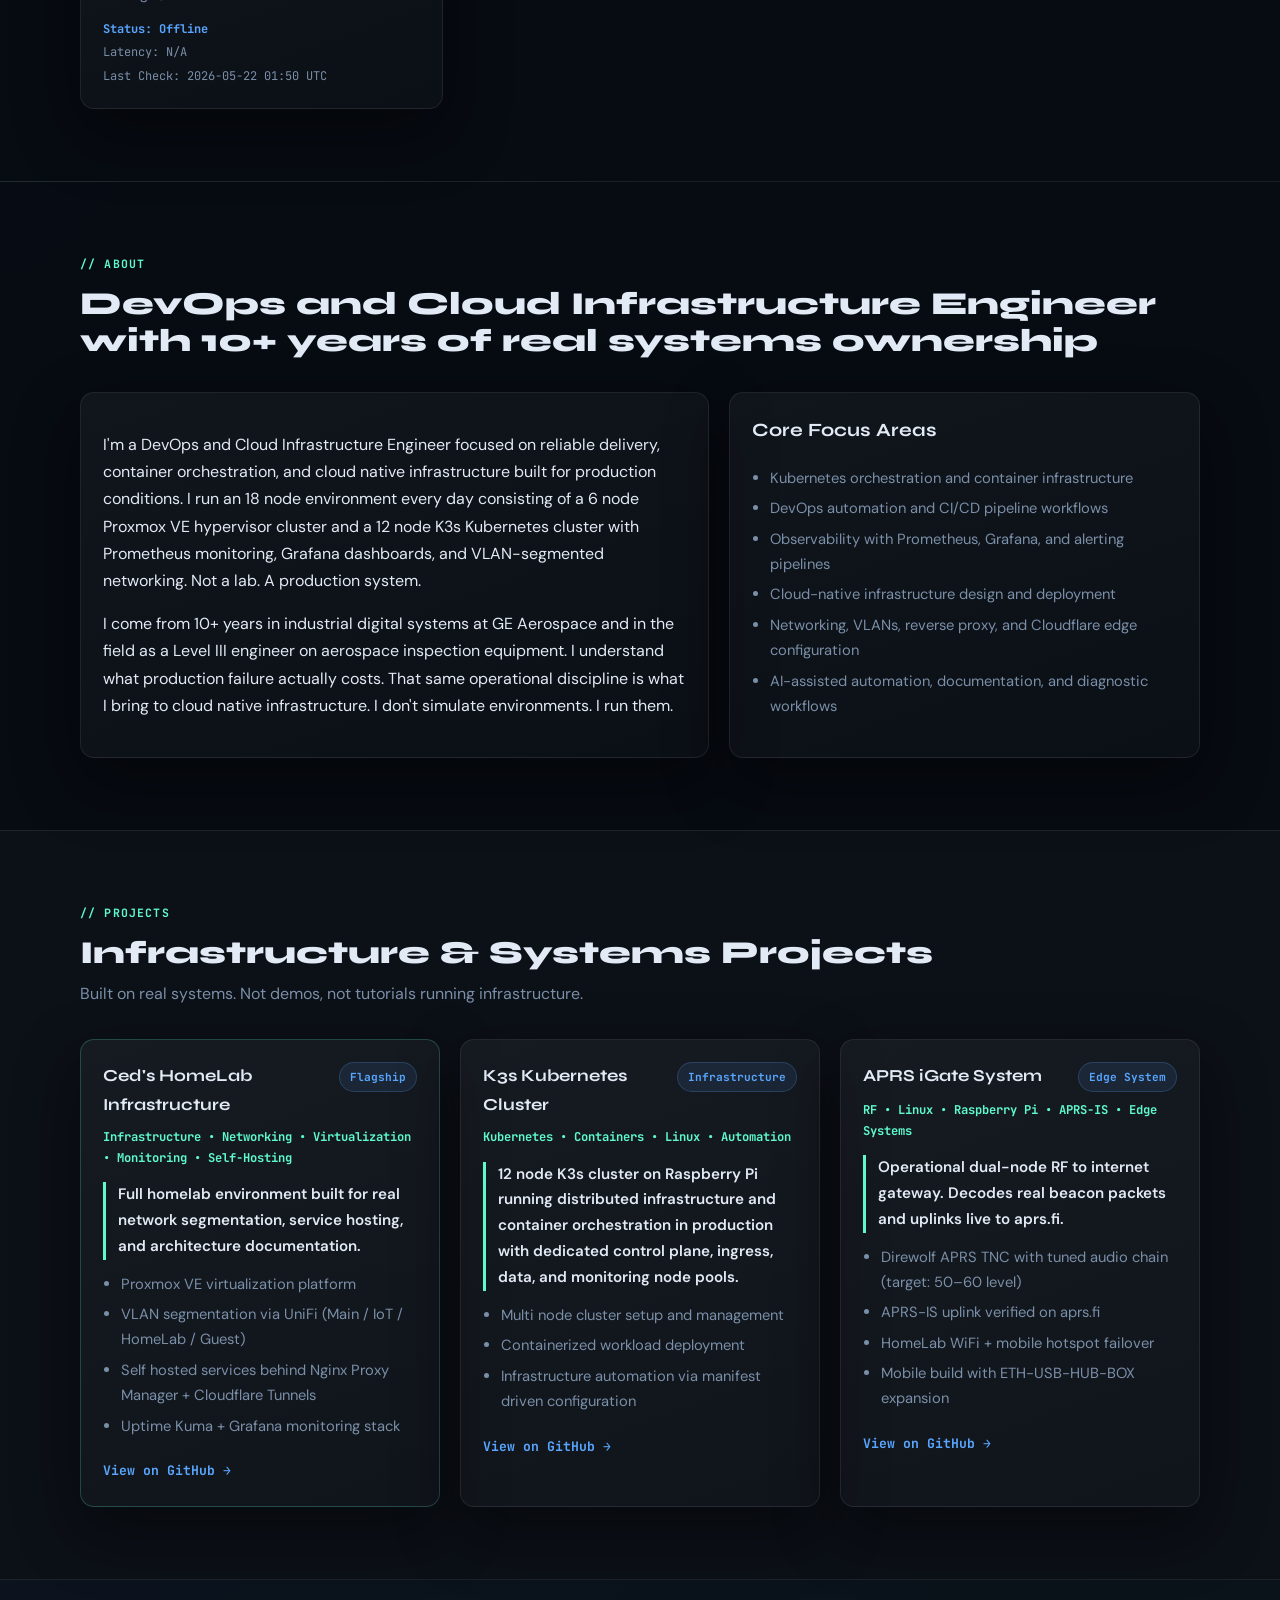
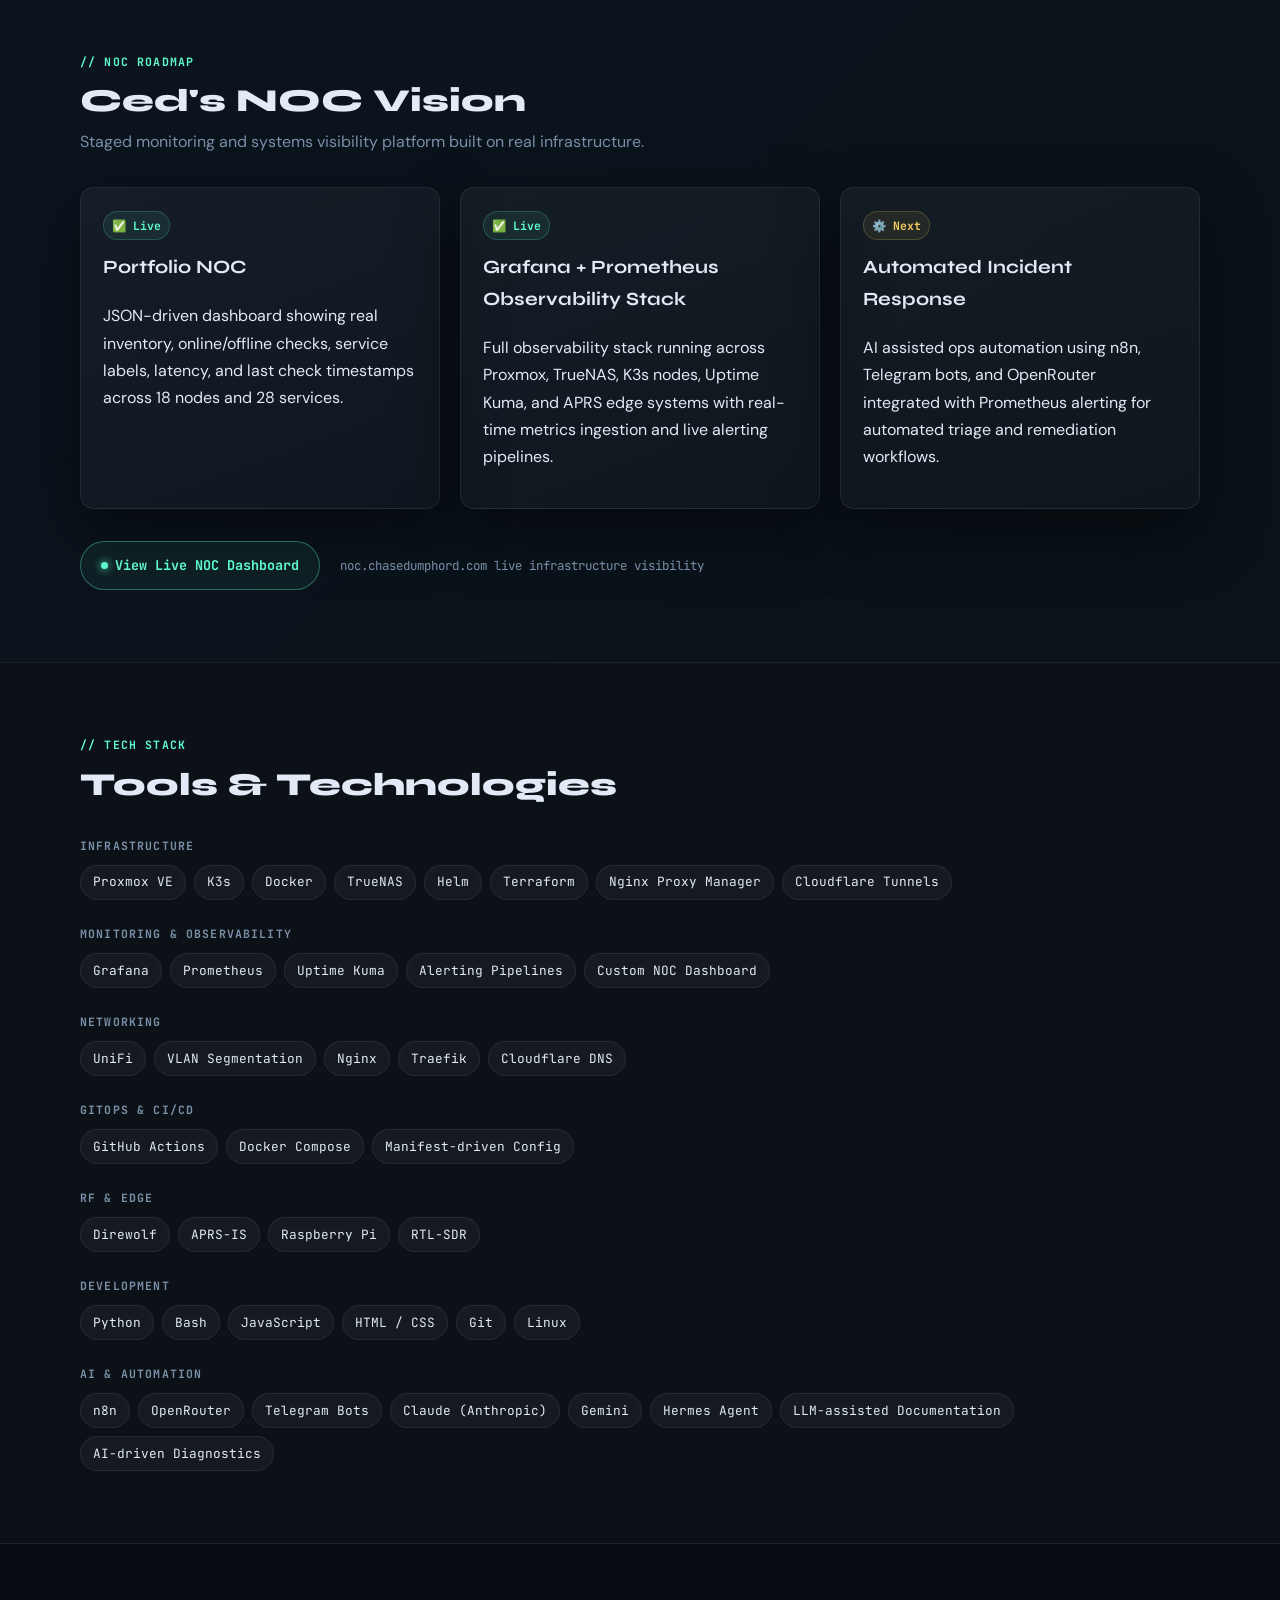
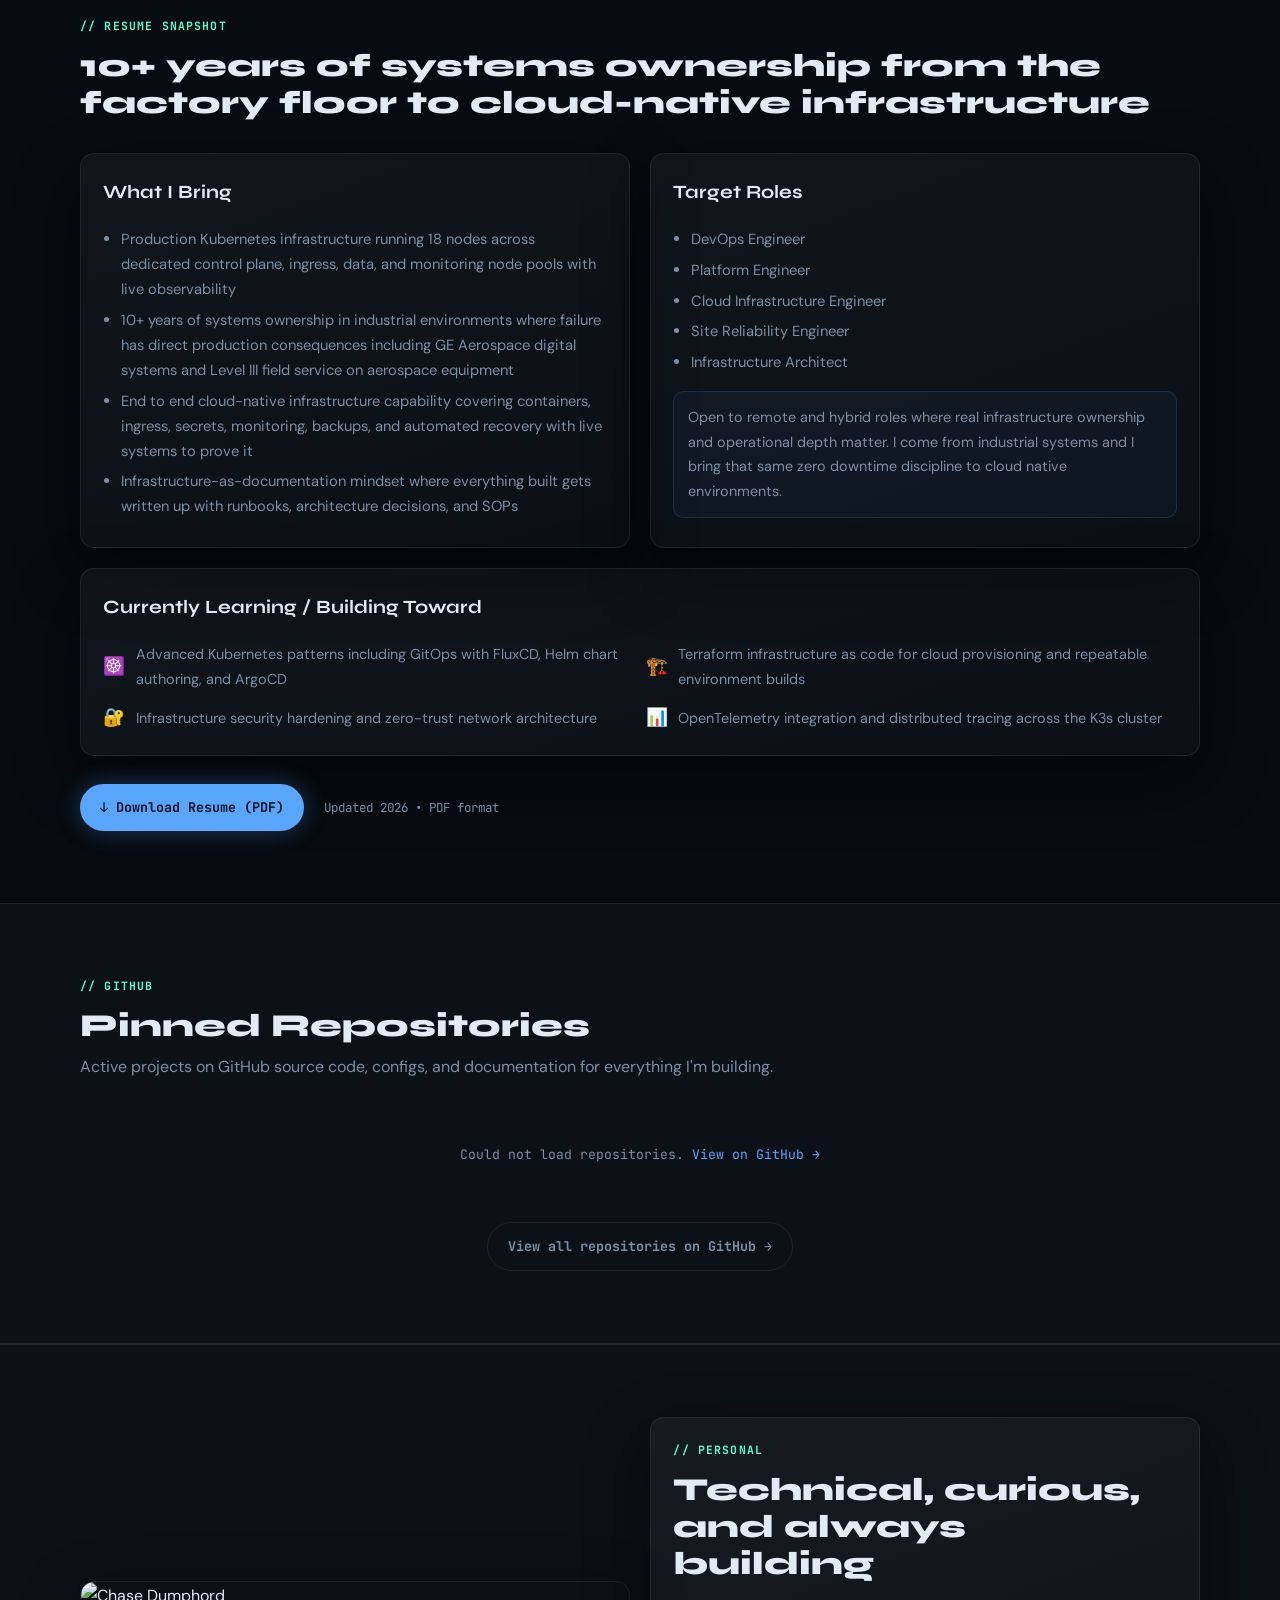
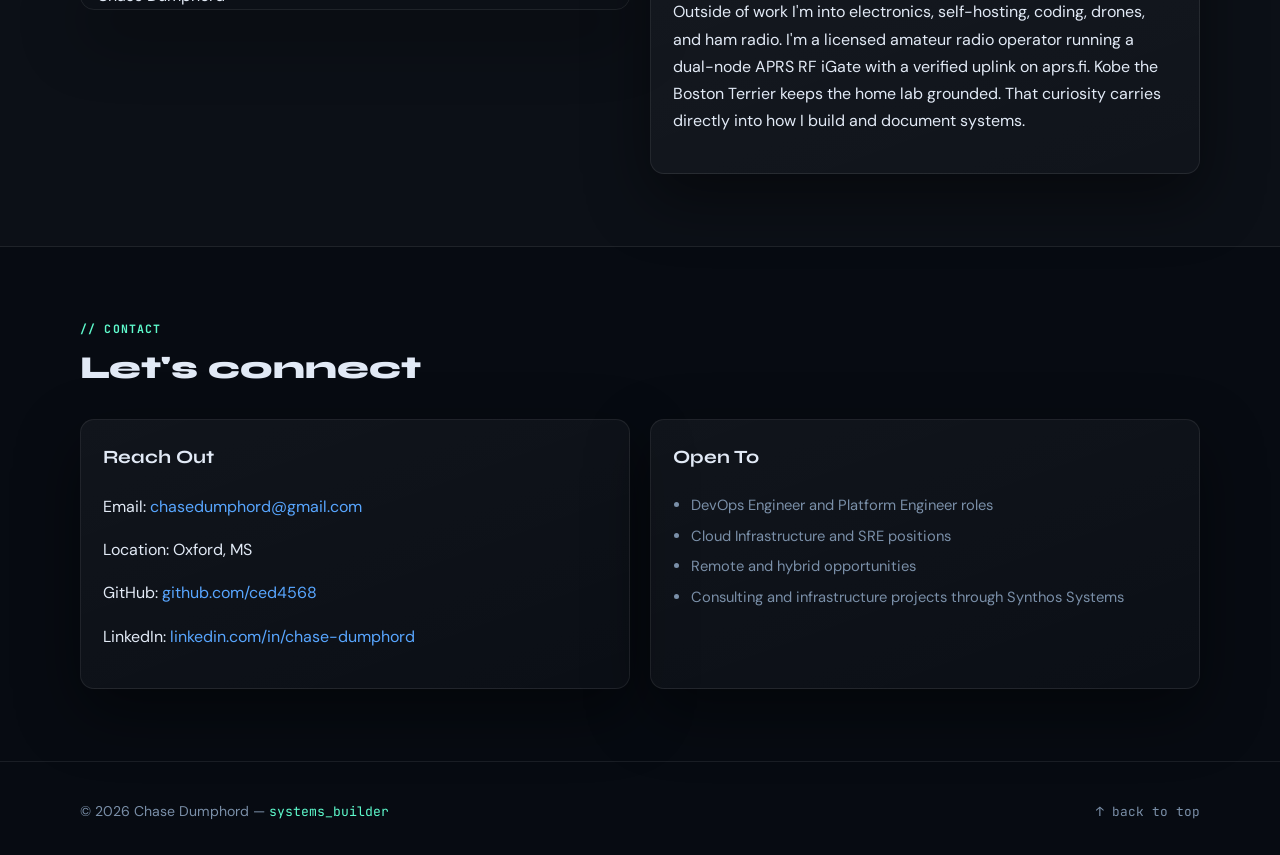
==== commit 355a27cc: "Update site copy, positioning, stack, and remove IPs from NOC cards" ====
--- a/index.html
+++ b/index.html
@@ -13,16 +13,16 @@
   <meta charset="UTF-8" />
   <meta name="viewport" content="width=device-width, initial-scale=1.0" />
 
-  <title>Chase Dumphord | Digital Systems & Infrastructure</title>
+  <title>Chase Dumphord | DevOps &amp; Cloud Infrastructure Engineer</title>
 
   <meta
     name="description"
-    content="Chase Dumphord digital systems builder focused on infrastructure, Linux, K3s, Proxmox, APRS RF edge systems, and real-world technical problem solving."
+    content="Chase Dumphord DevOps and Cloud Infrastructure Engineer running an 18 node production environment with K3s, Proxmox, Prometheus, Grafana, and APRS RF edge systems out of Oxford, MS."
   />
 
   <!-- Open Graph for LinkedIn / Discord sharing -->
-  <meta property="og:title" content="Chase Dumphord | Digital Systems & Infrastructure" />
-  <meta property="og:description" content="Hands-on systems builder. Proxmox • K3s • APRS • HomeLab. Based in Oxford, MS." />
+  <meta property="og:title" content="Chase Dumphord | DevOps &amp; Cloud Infrastructure Engineer" />
+  <meta property="og:description" content="DevOps &amp; Cloud Infrastructure Engineer. 18 nodes. 28 services. Always running. Based in Oxford, MS." />
   <meta property="og:type" content="website" />
   <meta property="og:url" content="https://chasedumphord.com" />
 
@@ -87,14 +87,13 @@
         <div class="hero-text">
           <p class="eyebrow">
             <span class="eyebrow-dot"></span>
-            Digital Systems • Infrastructure • Networking • Automation • Edge Systems
+            DevOps • Platform Engineering • Cloud Infrastructure • Kubernetes • Observability
           </p>
 
           <h1>I build systems that <span class="accent-word">connect</span> hardware, networks, and operations.</h1>
 
           <p class="lead">
-            Chase Dumphord infrastructure builder running Proxmox, K3s, TrueNAS, and APRS RF edge systems out of Oxford, MS.
-            I build things that actually work, then document how they work.
+            Chase Dumphord DevOps and Cloud Infrastructure Engineer running an 18 node production environment out of Oxford, MS. 6 node Proxmox VE cluster, 12 node K3s Kubernetes cluster, full observability stack, and VLAN-segmented networking. I build things that actually run, then document how they work.
           </p>
 
           <div class="hero-actions">
@@ -109,11 +108,11 @@
             <li>📍 Oxford, MS</li>
             <li>
               <a href="https://github.com/ced4568" target="_blank" rel="noopener noreferrer">
-                ⌥ github/ced4568
+                github/ced4568
               </a>
             </li>
             <li>
-              <a href="mailto:chasedumphord@gmail.com">✉ chasedumphord@gmail.com</a>
+              <a href="mailto:chasedumphord@gmail.com">chasedumphord@gmail.com</a>
             </li>
           </ul>
 
@@ -161,16 +160,16 @@
               <span class="terminal-title">ced's@homelab ~ $</span>
             </div>
             <pre><code><span class="t-prompt">ced's@homelab:~$</span> whoami
-<span class="t-val">systems_builder</span>
+<span class="t-val">devops_engineer</span>
 
 <span class="t-prompt">ced's@homelab:~$</span> uptime
-<span class="t-val">12+ nodes • 10+ services • always_on</span>
+<span class="t-val">18 nodes • 28 services • always_on</span>
 
 <span class="t-prompt">ced's@homelab:~$</span> cat focus.txt
-<span class="t-val">infrastructure
-networking
-automation
-rf_edge_systems</span>
+<span class="t-val">kubernetes
+devops
+observability
+cloud_infrastructure</span>
 
 <span class="t-prompt">ced's@homelab:~$</span> systemctl status life
 <span class="t-val">● building_real_systems.service</span>
@@ -193,14 +192,14 @@
 
         <div class="stats-grid">
           <div class="stat-card">
-            <h3>12+</h3>
+            <h3>18</h3>
             <p>Nodes</p>
-            <span>K3s cluster • Raspberry Pi</span>
+            <span>6-node Proxmox VE • 12 node K3s</span>
           </div>
           <div class="stat-card">
-            <h3>10+</h3>
+            <h3>28+</h3>
             <p>Services</p>
-            <span>Self-hosted stack</span>
+            <span>Self-hosted production stack</span>
           </div>
           <div class="stat-card">
             <h3>4</h3>
@@ -272,7 +271,7 @@
         <!-- Fallback shown when data can't load -->
         <div id="noc-fallback" class="noc-fallback" style="display:none;">
           <p class="noc-fallback-msg">
-            📡 NOC feed unavailable from this context — systems run locally.<br/>
+               NOC feed unavailable from this context systems run locally.<br/>
             <a href="https://noc.chasedumphord.com" target="_blank" rel="noopener noreferrer">
               View the live NOC dashboard →
             </a>
@@ -286,34 +285,35 @@
       <div class="container">
         <div class="section-heading">
           <p class="section-label">// about</p>
-          <h2>Hands-on systems builder with a digital infrastructure mindset</h2>
+          <h2>DevOps and Cloud Infrastructure Engineer with 10+ years of real systems ownership</h2>
         </div>
 
         <div class="content-grid">
           <div class="card">
             <p>
-              I'm a technical professional focused on digital systems, infrastructure, networking,
-              automation, and hands-on system integration. I build things that are practical,
-              reliable, and well-documented from homelab services and live dashboards to Raspberry Pi
-              deployments, APRS iGates, and complex troubleshooting workflows.
+              I'm a DevOps and Cloud Infrastructure Engineer focused on reliable delivery, container
+              orchestration, and cloud native infrastructure built for production conditions. I run an
+              18 node environment every day consisting of a 6 node Proxmox VE hypervisor cluster and
+              a 12 node K3s Kubernetes cluster with Prometheus monitoring, Grafana dashboards, and
+              VLAN-segmented networking. Not a lab. A production system.
             </p>
             <p>
-              My background blends field engineering, industrial technology, and infrastructure
-              problem solving. Increasingly I'm integrating AI tooling using LLMs for system
-              documentation, automated diagnostics, and workflow acceleration as part of how
-              modern infrastructure gets built and maintained.
+              I come from 10+ years in industrial digital systems at GE Aerospace and in the field
+              as a Level III engineer on aerospace inspection equipment. I understand what production
+              failure actually costs. That same operational discipline is what I bring to cloud native
+              infrastructure. I don't simulate environments. I run them.
             </p>
           </div>
 
           <div class="card">
             <h3>Core Focus Areas</h3>
             <ul class="clean-list">
-              <li>Digital systems and infrastructure engineering</li>
-              <li>Linux systems and service management</li>
-              <li>Networking, VLANs, failover, and connectivity troubleshooting</li>
-              <li>Raspberry Pi and edge-device deployments</li>
+              <li>Kubernetes orchestration and container infrastructure</li>
+              <li>DevOps automation and CI/CD pipeline workflows</li>
+              <li>Observability with Prometheus, Grafana, and alerting pipelines</li>
+              <li>Cloud-native infrastructure design and deployment</li>
+              <li>Networking, VLANs, reverse proxy, and Cloudflare edge configuration</li>
               <li>AI-assisted automation, documentation, and diagnostic workflows</li>
-              <li>Documentation, process building, and reproducible project design</li>
             </ul>
           </div>
         </div>
@@ -325,8 +325,8 @@
       <div class="container">
         <div class="section-heading">
           <p class="section-label">// projects</p>
-          <h2>Infrastructure & Systems Projects</h2>
-          <p class="section-intro">Built on real systems. Not demos, not tutorials — running infrastructure.</p>
+          <h2>Infrastructure &amp; Systems Projects</h2>
+          <p class="section-intro">Built on real systems. Not demos, not tutorials running infrastructure.</p>
         </div>
 
         <div class="projects-grid">
@@ -343,7 +343,7 @@
             <ul class="clean-list">
               <li>Proxmox VE virtualization platform</li>
               <li>VLAN segmentation via UniFi (Main / IoT / HomeLab / Guest)</li>
-              <li>Self-hosted services behind Nginx Proxy Manager + Cloudflare Tunnels</li>
+              <li>Self hosted services behind Nginx Proxy Manager + Cloudflare Tunnels</li>
               <li>Uptime Kuma + Grafana monitoring stack</li>
             </ul>
             <a href="https://github.com/ced4568/ceds-homelab" target="_blank" rel="noopener noreferrer" class="project-link">
@@ -358,12 +358,12 @@
             </div>
             <p class="tags">Kubernetes • Containers • Linux • Automation</p>
             <p class="project-impact">
-              12-node K3s cluster on Raspberry Pi built to simulate distributed infrastructure and container orchestration at scale.
+              12 node K3s cluster on Raspberry Pi running distributed infrastructure and container orchestration in production with dedicated control plane, ingress, data, and monitoring node pools.
             </p>
             <ul class="clean-list">
-              <li>Multi-node cluster setup and management</li>
+              <li>Multi node cluster setup and management</li>
               <li>Containerized workload deployment</li>
-              <li>Infrastructure automation via manifest-driven configuration</li>
+              <li>Infrastructure automation via manifest driven configuration</li>
             </ul>
             <a href="https://github.com/ced4568/ced-k3s-homelab" target="_blank" rel="noopener noreferrer" class="project-link">
               View on GitHub →
@@ -377,7 +377,7 @@
             </div>
             <p class="tags">RF • Linux • Raspberry Pi • APRS-IS • Edge Systems</p>
             <p class="project-impact">
-              Operational dual-node RF-to-internet gateway. Decodes real beacon packets and uplinks live to aprs.fi.
+              Operational dual-node RF to internet gateway. Decodes real beacon packets and uplinks live to aprs.fi.
             </p>
             <ul class="clean-list">
               <li>Direwolf APRS TNC with tuned audio chain (target: 50–60 level)</li>
@@ -401,7 +401,7 @@
           <p class="section-label">// noc roadmap</p>
           <h2>Ced's NOC Vision</h2>
           <p class="section-intro">
-            Staged monitoring and systems-visibility platform built on real infrastructure.
+            Staged monitoring and systems visibility platform built on real infrastructure.
           </p>
         </div>
 
@@ -411,23 +411,23 @@
             <h3>Portfolio NOC</h3>
             <p>
               JSON-driven dashboard showing real inventory, online/offline checks, service labels,
-              latency, and last-check timestamps.
+              latency, and last check timestamps across 18 nodes and 28 services.
+            </p>
+          </div>
+          <div class="noc-card">
+            <div class="noc-card-badge done">✅ Live</div>
+            <h3>Grafana + Prometheus Observability Stack</h3>
+            <p>
+              Full observability stack running across Proxmox, TrueNAS, K3s nodes, Uptime Kuma,
+              and APRS edge systems with real-time metrics ingestion and live alerting pipelines.
             </p>
           </div>
           <div class="noc-card">
             <div class="noc-card-badge next">⚙️ Next</div>
-            <h3>Automated Data Updates</h3>
+            <h3>Automated Incident Response</h3>
             <p>
-              Scheduled local scripts will auto-refresh system status and push dashboard-ready
-              JSON on a cron interval — no manual updates.
-            </p>
-          </div>
-          <div class="noc-card">
-            <div class="noc-card-badge future">📈 Future</div>
-            <h3>Grafana + Prometheus</h3>
-            <p>
-              Full observability stack for Proxmox, TrueNAS, K3s, Raspberry Pi nodes, Uptime Kuma,
-              and APRS edge systems with real-time metrics ingestion.
+              AI assisted ops automation using n8n, Telegram bots, and OpenRouter integrated with
+              Prometheus alerting for automated triage and remediation workflows.
             </p>
           </div>
         </div>
@@ -442,7 +442,7 @@
           >
             <span class="btn-dot"></span> View Live NOC Dashboard
           </a>
-          <span class="noc-cta-sub">noc.chasedumphord.com — live infrastructure visibility</span>
+          <span class="noc-cta-sub">noc.chasedumphord.com live infrastructure visibility</span>
         </div>
       </div>
     </section>
@@ -452,7 +452,7 @@
       <div class="container">
         <div class="section-heading">
           <p class="section-label">// tech stack</p>
-          <h2>Tools & Technologies</h2>
+          <h2>Tools &amp; Technologies</h2>
         </div>
 
         <div class="stack-groups">
@@ -464,17 +464,20 @@
               <span class="stack-pill">K3s</span>
               <span class="stack-pill">Docker</span>
               <span class="stack-pill">TrueNAS</span>
+              <span class="stack-pill">Helm</span>
+              <span class="stack-pill">Terraform</span>
               <span class="stack-pill">Nginx Proxy Manager</span>
               <span class="stack-pill">Cloudflare Tunnels</span>
             </div>
           </div>
 
           <div class="stack-group">
-            <h4 class="stack-group-label">Monitoring & Observability</h4>
+            <h4 class="stack-group-label">Monitoring &amp; Observability</h4>
             <div class="stack-pills">
               <span class="stack-pill">Grafana</span>
               <span class="stack-pill">Prometheus</span>
               <span class="stack-pill">Uptime Kuma</span>
+              <span class="stack-pill">Alerting Pipelines</span>
               <span class="stack-pill">Custom NOC Dashboard</span>
             </div>
           </div>
@@ -484,13 +487,23 @@
             <div class="stack-pills">
               <span class="stack-pill">UniFi</span>
               <span class="stack-pill">VLAN Segmentation</span>
-              <span class="stack-pill">pfSense</span>
+              <span class="stack-pill">Nginx</span>
+              <span class="stack-pill">Traefik</span>
               <span class="stack-pill">Cloudflare DNS</span>
             </div>
           </div>
 
           <div class="stack-group">
-            <h4 class="stack-group-label">RF & Edge</h4>
+            <h4 class="stack-group-label">GitOps &amp; CI/CD</h4>
+            <div class="stack-pills">
+              <span class="stack-pill">GitHub Actions</span>
+              <span class="stack-pill">Docker Compose</span>
+              <span class="stack-pill">Manifest-driven Config</span>
+            </div>
+          </div>
+
+          <div class="stack-group">
+            <h4 class="stack-group-label">RF &amp; Edge</h4>
             <div class="stack-pills">
               <span class="stack-pill">Direwolf</span>
               <span class="stack-pill">APRS-IS</span>
@@ -512,13 +525,16 @@
           </div>
 
           <div class="stack-group">
-            <h4 class="stack-group-label">AI & Automation</h4>
+            <h4 class="stack-group-label">AI &amp; Automation</h4>
             <div class="stack-pills">
+              <span class="stack-pill">n8n</span>
+              <span class="stack-pill">OpenRouter</span>
+              <span class="stack-pill">Telegram Bots</span>
               <span class="stack-pill">Claude (Anthropic)</span>
-              <span class="stack-pill">ChatGPT</span>
+              <span class="stack-pill">Gemini</span>
+              <span class="stack-pill">Hermes Agent</span>
               <span class="stack-pill">LLM-assisted Documentation</span>
               <span class="stack-pill">AI-driven Diagnostics</span>
-              <span class="stack-pill">Prompt Engineering</span>
             </div>
           </div>
 
@@ -531,7 +547,7 @@
       <div class="container">
         <div class="section-heading">
           <p class="section-label">// resume snapshot</p>
-          <h2>Technical experience that bridges field work and digital systems</h2>
+          <h2>10+ years of systems ownership from the factory floor to cloud-native infrastructure</h2>
         </div>
 
         <div class="resume-grid">
@@ -539,28 +555,26 @@
           <div class="card resume-card">
             <h3>What I Bring</h3>
             <ul class="clean-list">
-              <li>Industrial and field-service technical background hands-on problem solving under real constraints</li>
-              <li>Linux systems administration service management, troubleshooting, automation</li>
-              <li>Networking depth VLANs, DNS, reverse proxy, firewall config, failover design</li>
-              <li>Infrastructure-as-documentation mindset — everything I build gets written up</li>
-              <li>Homelab → production thinking I build lab environments that mirror real-world system design</li>
+              <li>Production Kubernetes infrastructure running 18 nodes across dedicated control plane, ingress, data, and monitoring node pools with live observability</li>
+              <li>10+ years of systems ownership in industrial environments where failure has direct production consequences including GE Aerospace digital systems and Level III field service on aerospace equipment</li>
+              <li>End to end cloud-native infrastructure capability covering containers, ingress, secrets, monitoring, backups, and automated recovery with live systems to prove it</li>
+              <li>Infrastructure-as-documentation mindset where everything built gets written up with runbooks, architecture decisions, and SOPs</li>
             </ul>
           </div>
 
           <div class="card resume-card">
             <h3>Target Roles</h3>
             <ul class="clean-list">
-              <li>Systems / Infrastructure Engineer</li>
-              <li>NOC Technician / Network Operations</li>
-              <li>Linux Systems Administrator</li>
-              <li>Technical Operations / IT Infrastructure</li>
-              <li>Edge Systems / Field Technical Roles</li>
+              <li>DevOps Engineer</li>
+              <li>Platform Engineer</li>
+              <li>Cloud Infrastructure Engineer</li>
+              <li>Site Reliability Engineer</li>
+              <li>Infrastructure Architect</li>
             </ul>
 
             <div class="resume-note">
               <p>
-                Currently positioning around digital systems, infrastructure, and technical operations 
-                    especially roles where hands-on problem solving and system integration matter more than certifications.
+                Open to remote and hybrid roles where real infrastructure ownership and operational depth matter. I come from industrial systems and I bring that same zero downtime discipline to cloud native environments.
               </p>
             </div>
           </div>
@@ -569,20 +583,20 @@
             <h3>Currently Learning / Building Toward</h3>
             <div class="learning-grid">
               <div class="learning-item">
-                <span class="learning-icon">📈</span>
-                <span>Grafana + Prometheus full observability stack</span>
+                <span class="learning-icon">☸️</span>
+                <span>Advanced Kubernetes patterns including GitOps with FluxCD, Helm chart authoring, and ArgoCD</span>
               </div>
               <div class="learning-item">
-                <span class="learning-icon">☸️</span>
-                <span>Kubernetes production patterns (GitOps, Helm, ArgoCD)</span>
+                <span class="learning-icon">🏗️</span>
+                <span>Terraform infrastructure as code for cloud provisioning and repeatable environment builds</span>
               </div>
               <div class="learning-item">
                 <span class="learning-icon">🔐</span>
-                <span>Network security and zero-trust architecture</span>
+                <span>Infrastructure security hardening and zero-trust network architecture</span>
               </div>
               <div class="learning-item">
-                <span class="learning-icon">📡</span>
-                <span>Mobile APRS iGate deployment</span>
+                <span class="learning-icon">📊</span>
+                <span>OpenTelemetry integration and distributed tracing across the K3s cluster</span>
               </div>
             </div>
           </div>
@@ -598,7 +612,7 @@
             >
               ↓ Download Resume (PDF)
             </a>
-            <span class="resume-download-note">Updated 2025 • PDF format</span>
+            <span class="resume-download-note">Updated 2026 • PDF format</span>
           </div>
 
         </div>
@@ -612,7 +626,7 @@
           <p class="section-label">// github</p>
           <h2>Pinned Repositories</h2>
           <p class="section-intro">
-            Active projects on GitHub — source code, configs, and documentation for everything I'm building.
+            Active projects on GitHub source code, configs, and documentation for everything I'm building.
           </p>
         </div>
 
@@ -650,9 +664,10 @@
           <p class="section-label">// personal</p>
           <h2>Technical, curious, and always building</h2>
           <p>
-            Outside of work I'm into electronics, self-hosting, coding, drones, ham radio, and
-            hands-on projects that force me to learn something real. Ball pythons and dogs round
-            out the home lab. That curiosity carries directly into how I build and document systems.
+            Outside of work I'm into electronics, self-hosting, coding, drones, and ham radio.
+            I'm a licensed amateur radio operator running a dual-node APRS RF iGate with a
+            verified uplink on aprs.fi. Kobe the Boston Terrier keeps the home lab grounded.
+            That curiosity carries directly into how I build and document systems.
           </p>
         </div>
       </div>
@@ -678,10 +693,10 @@
           <div class="card">
             <h3>Open To</h3>
             <ul class="clean-list">
-              <li>Digital systems and infrastructure roles</li>
-              <li>Networking and technical operations</li>
-              <li>Automation and monitoring projects</li>
-              <li>Hardware + software integration work</li>
+              <li>DevOps Engineer and Platform Engineer roles</li>
+              <li>Cloud Infrastructure and SRE positions</li>
+              <li>Remote and hybrid opportunities</li>
+              <li>Consulting and infrastructure projects through Synthos Systems</li>
             </ul>
           </div>
         </div>
@@ -700,4 +715,4 @@
 
   <script src="script.js"></script>
 </body>
-</html>
+</html>
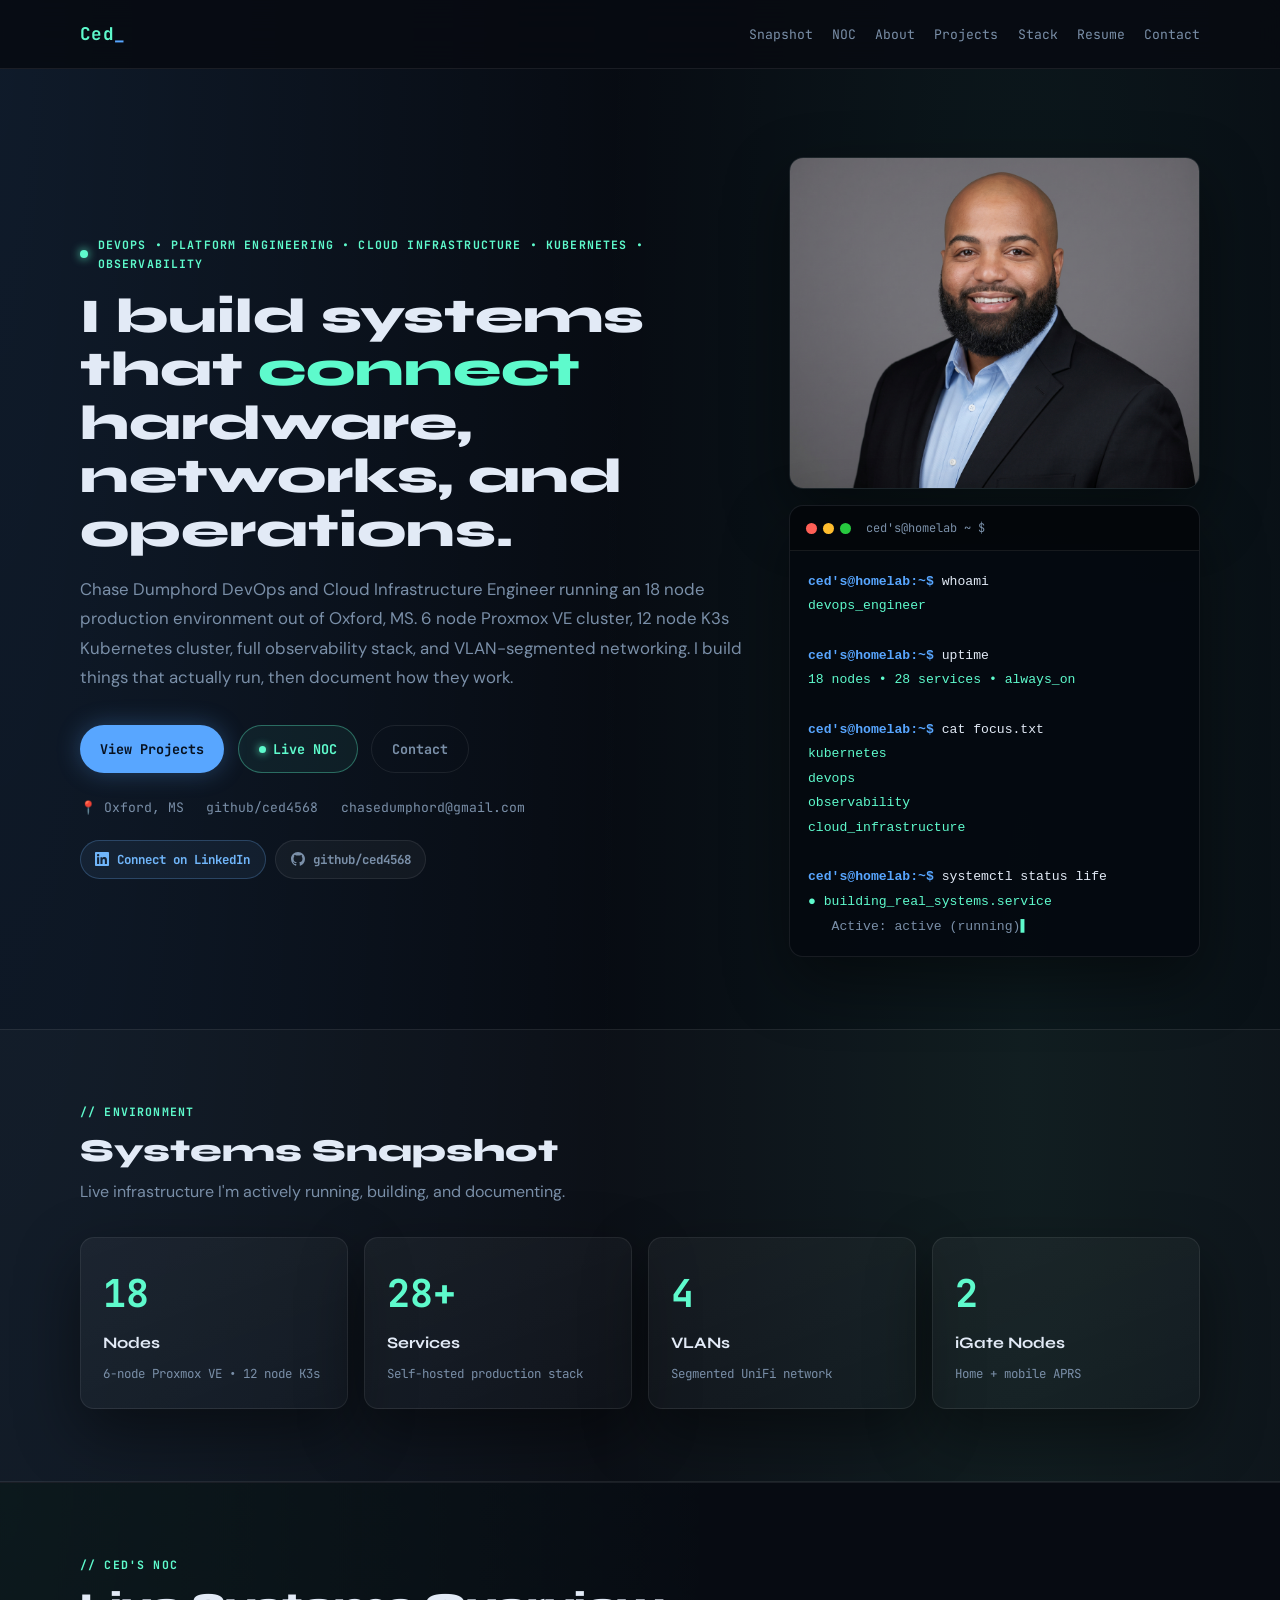
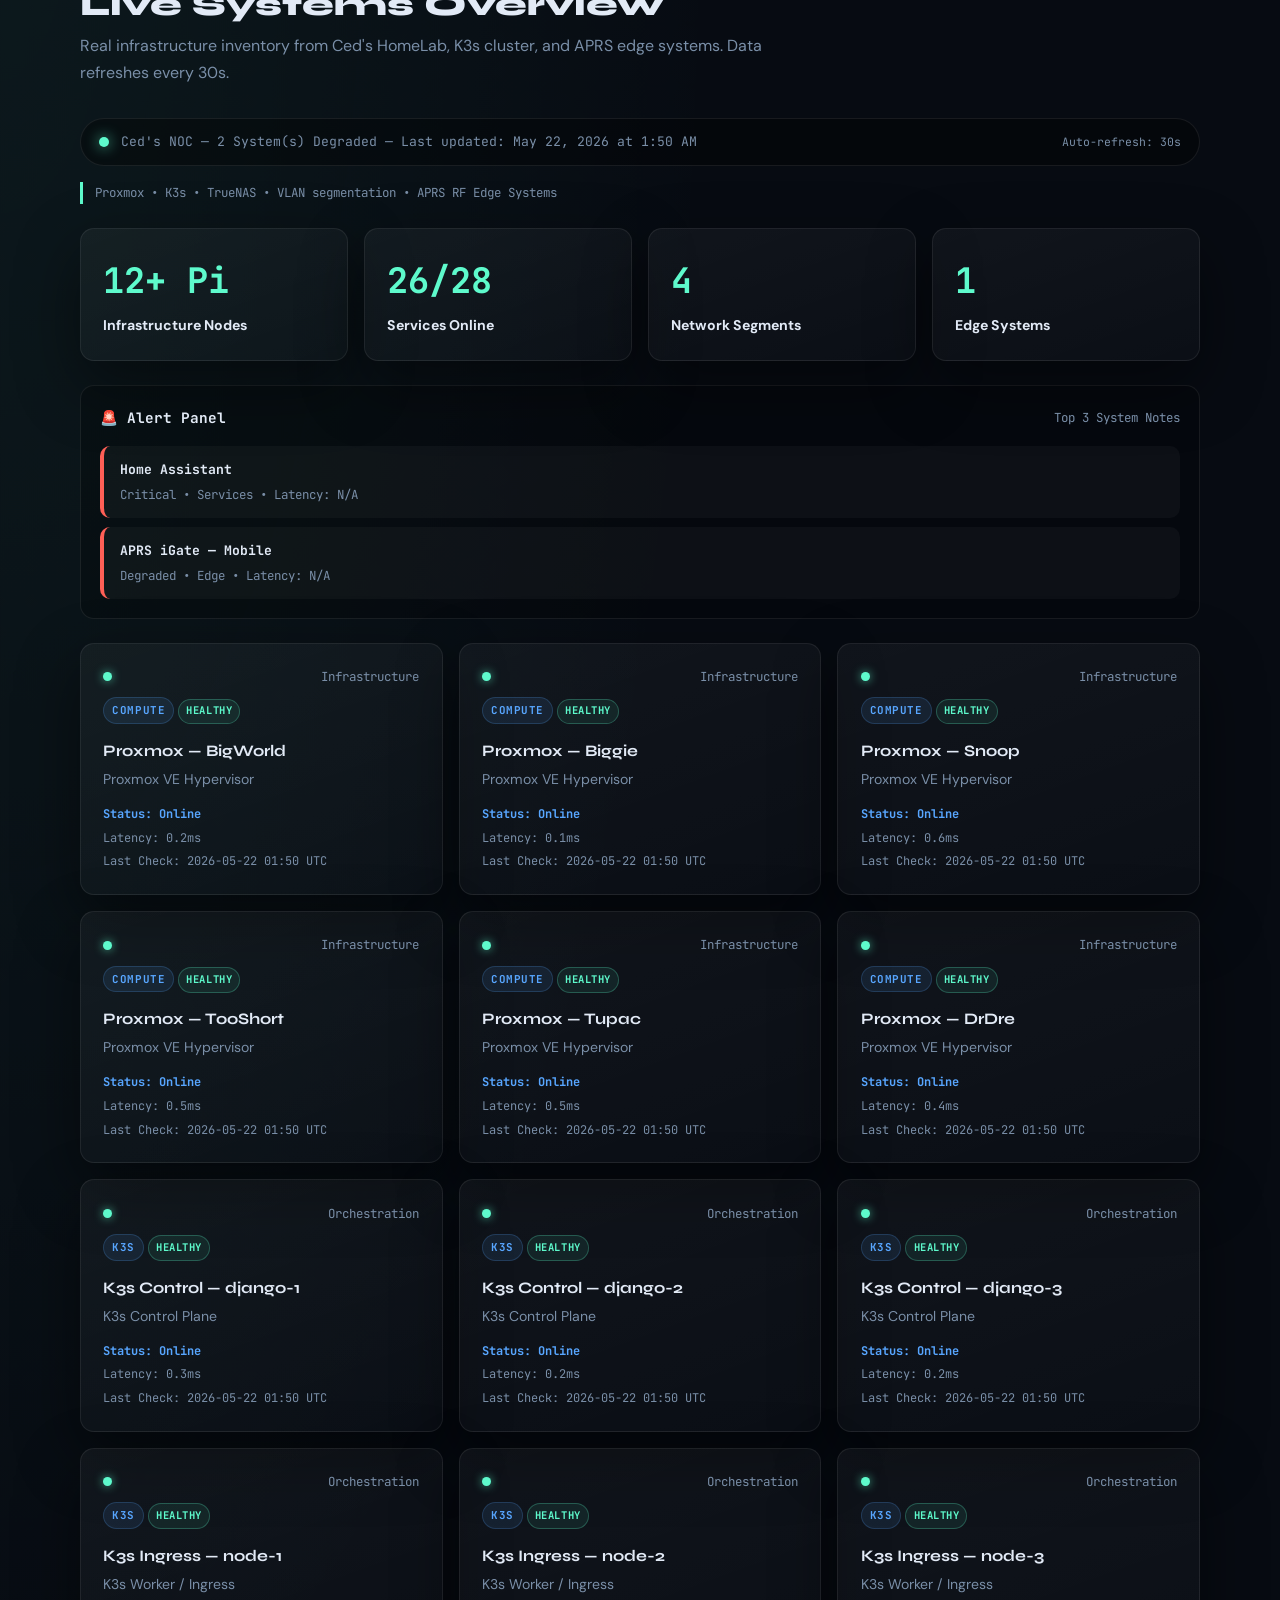
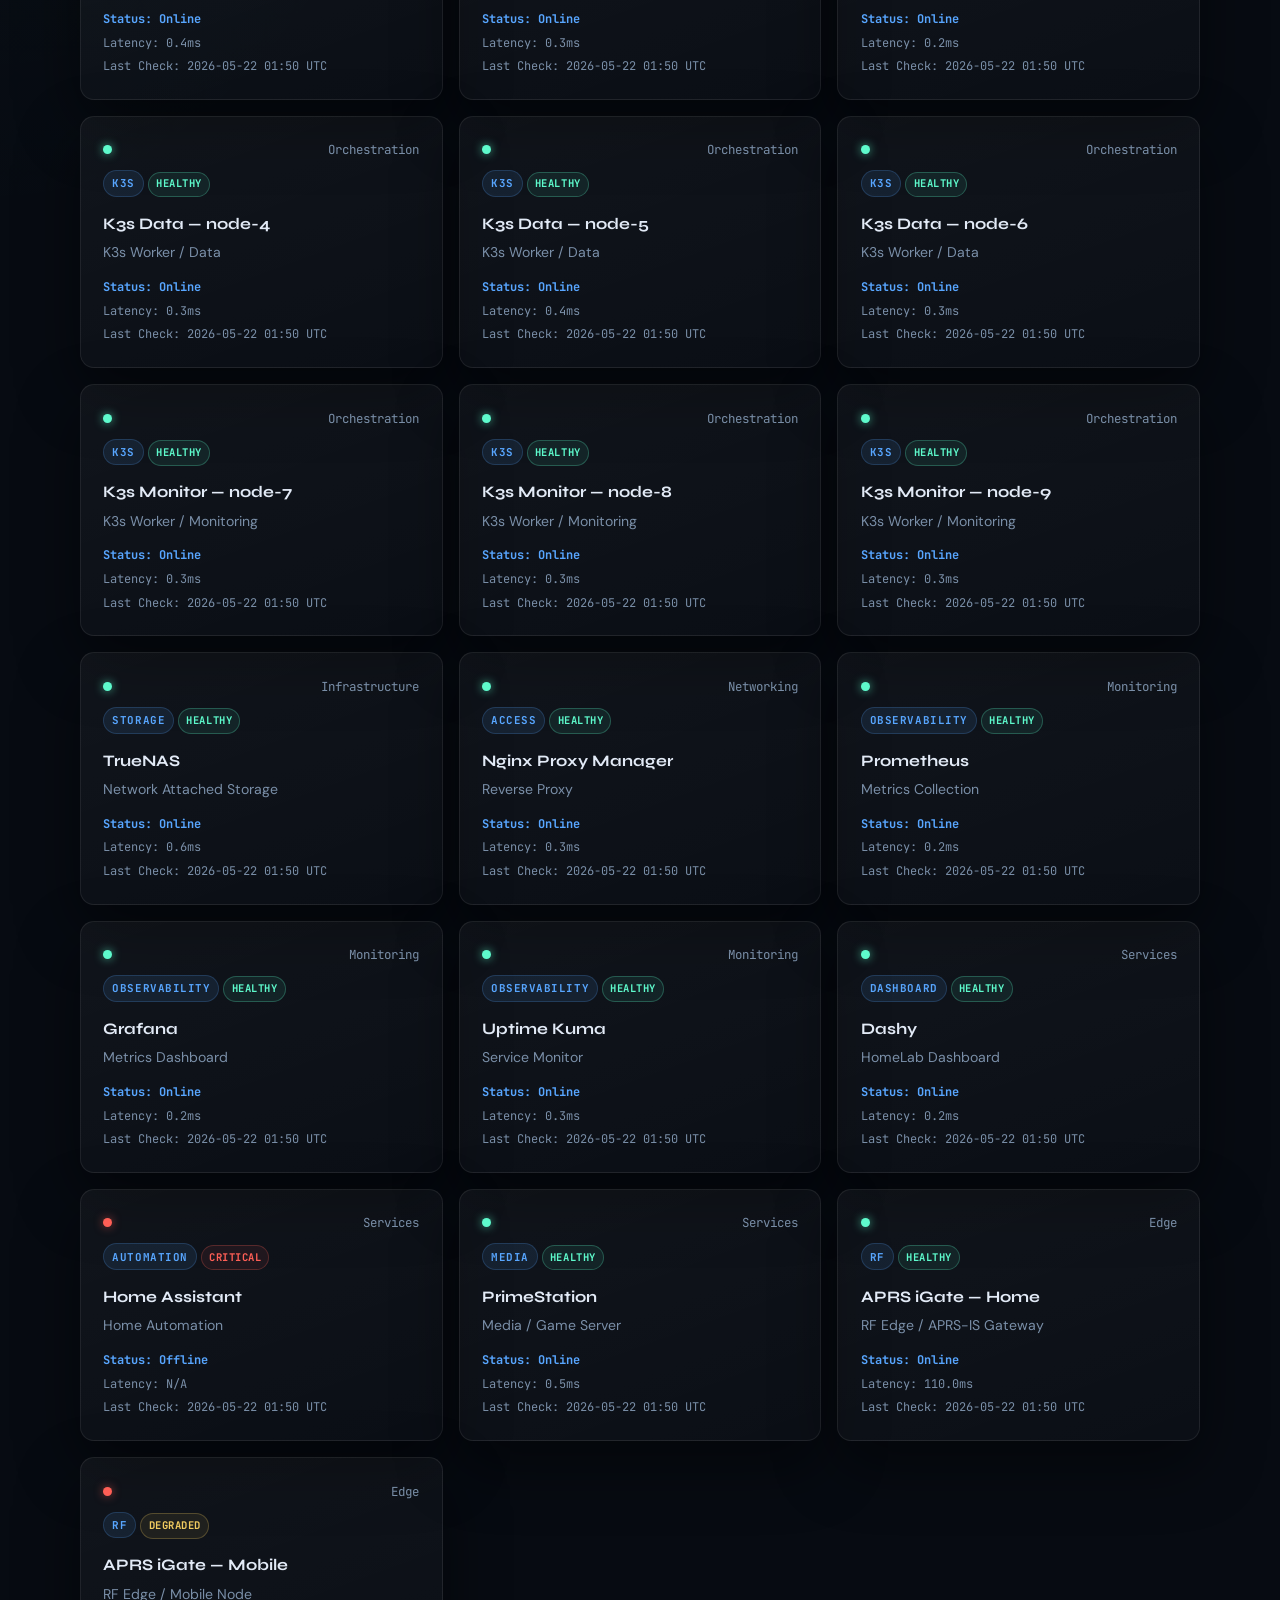
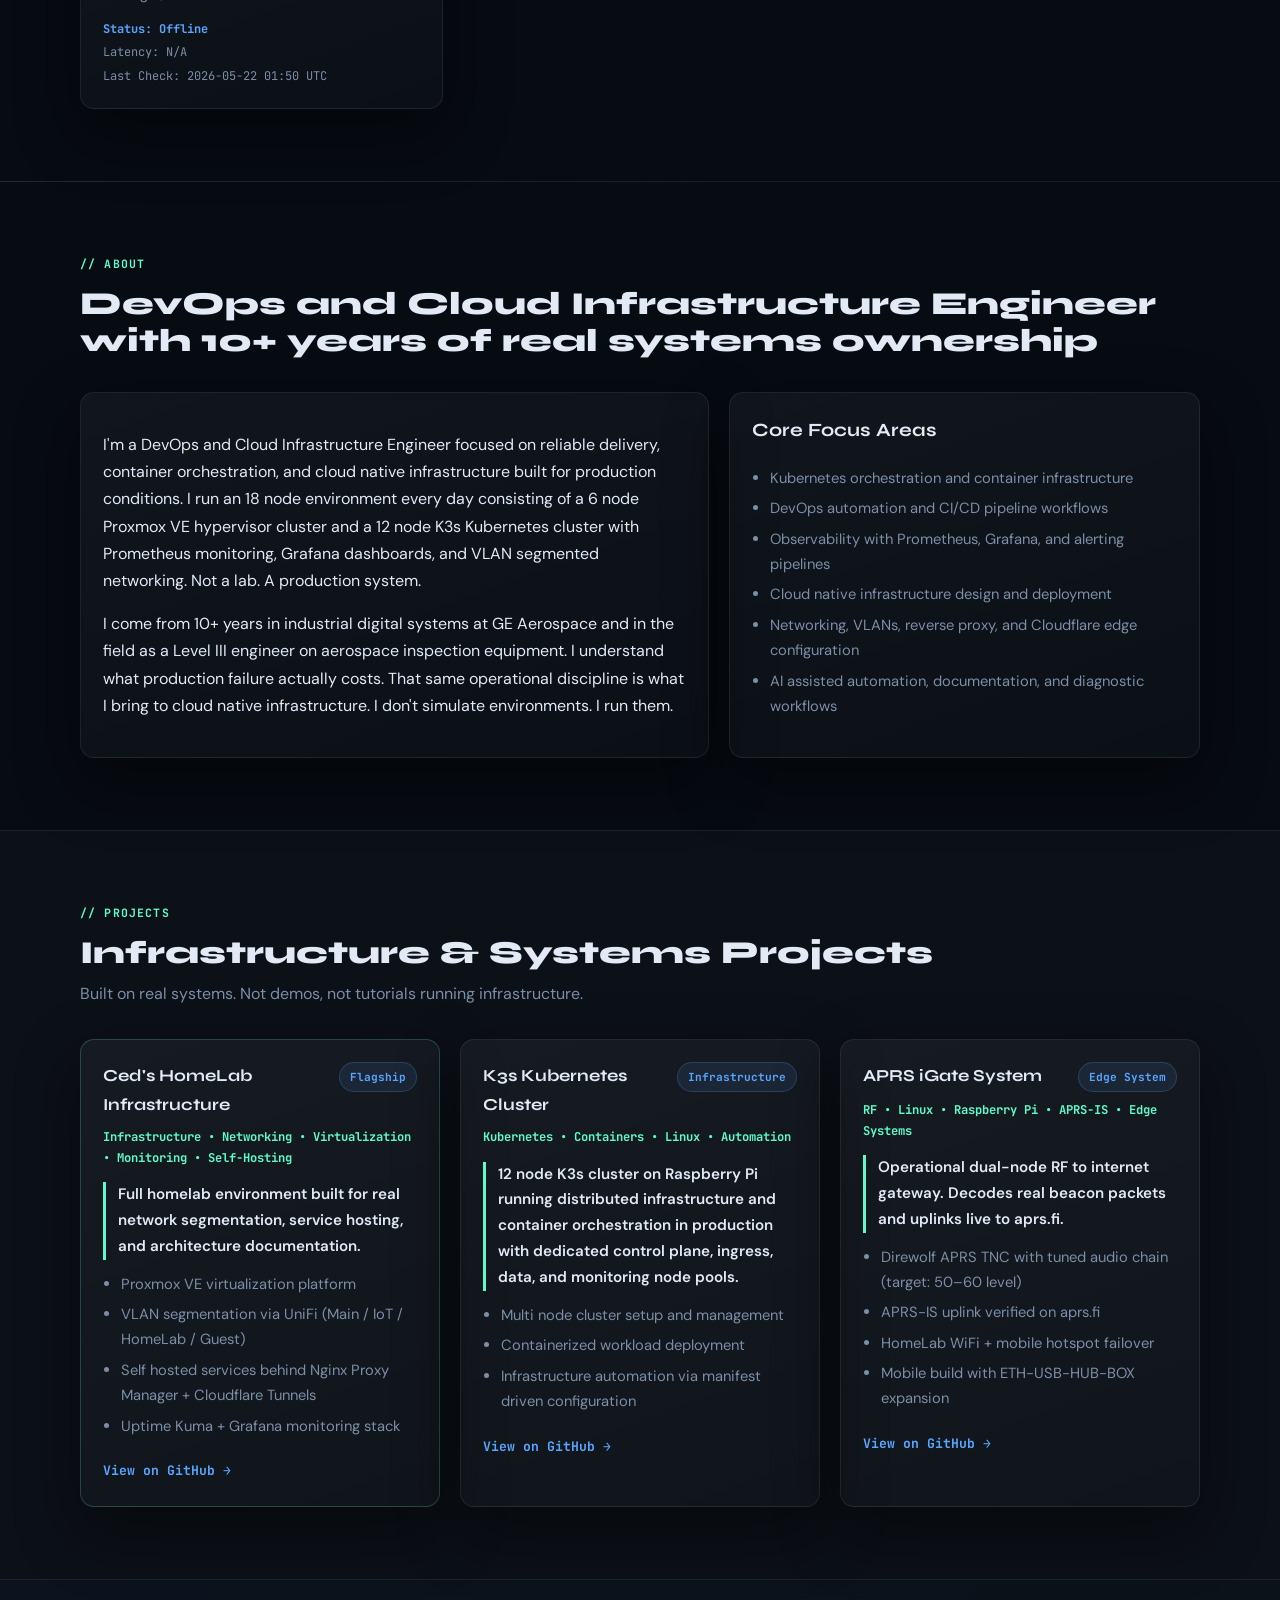
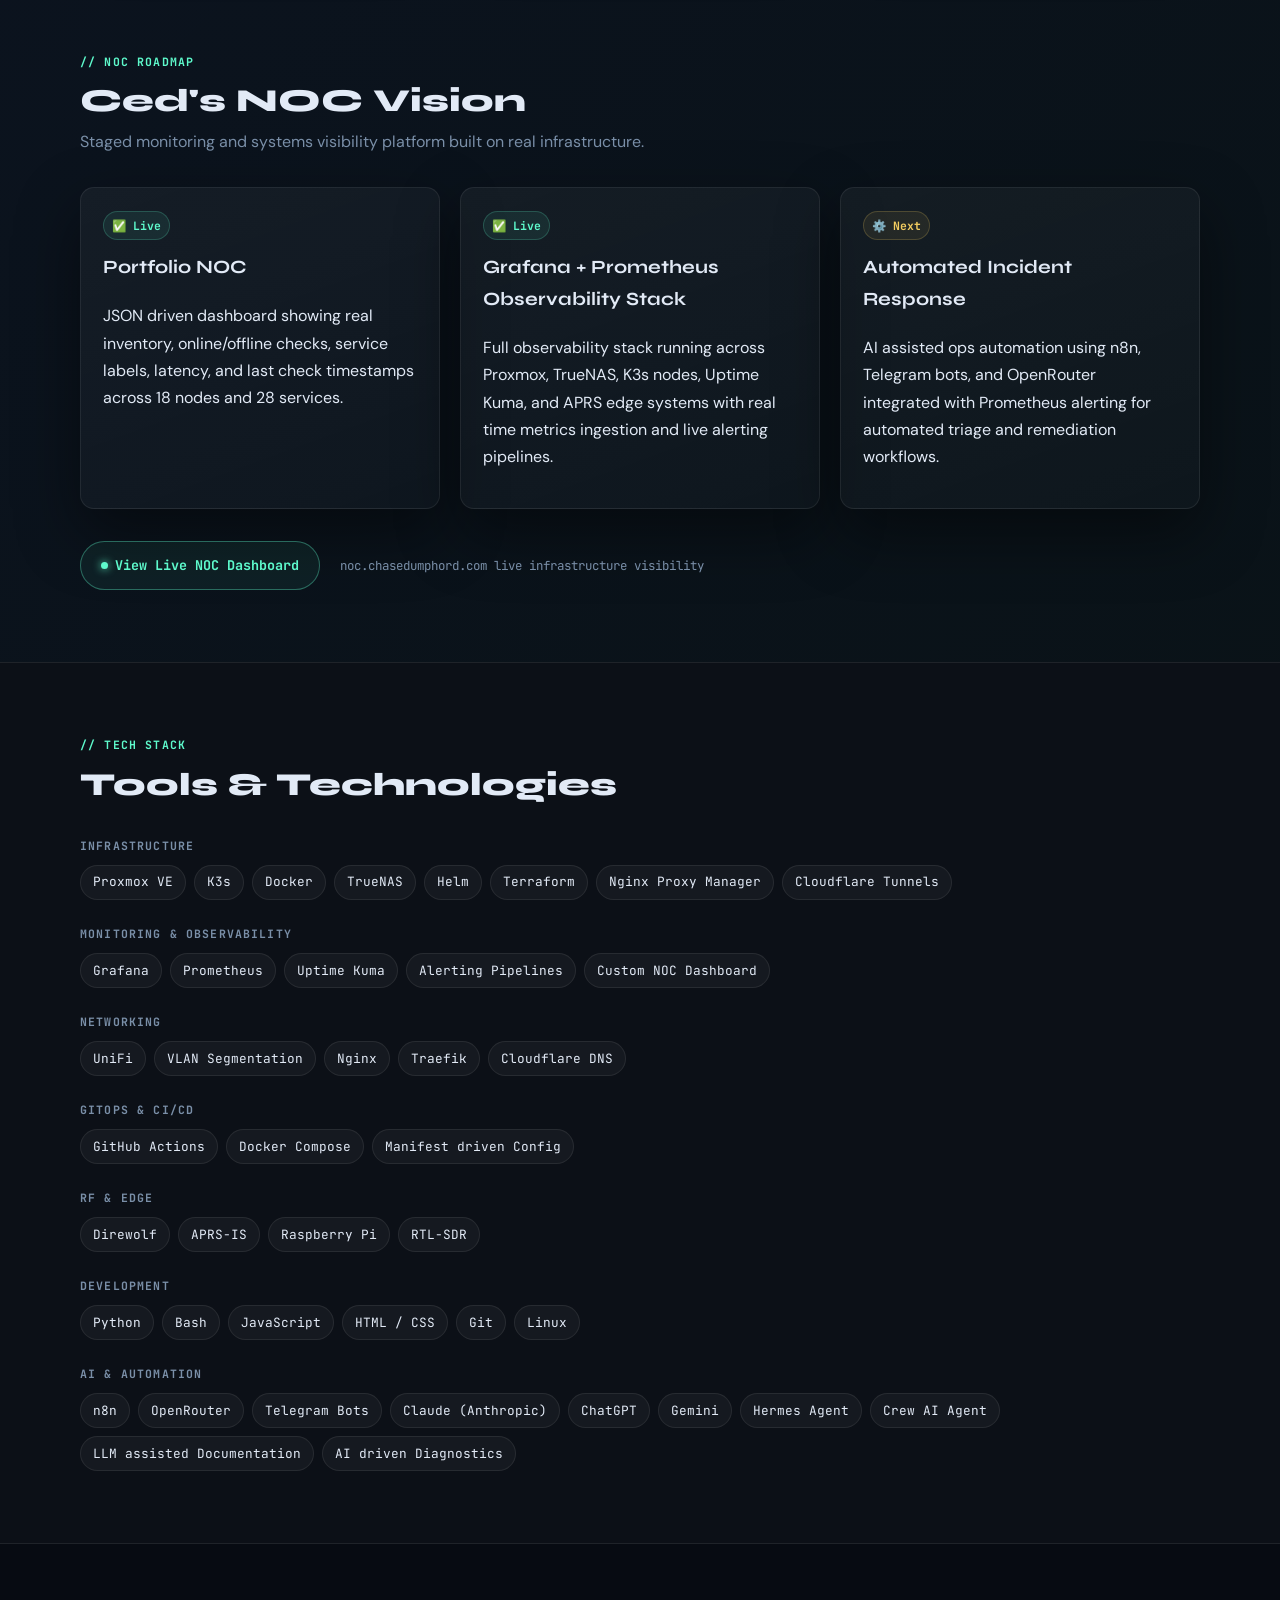
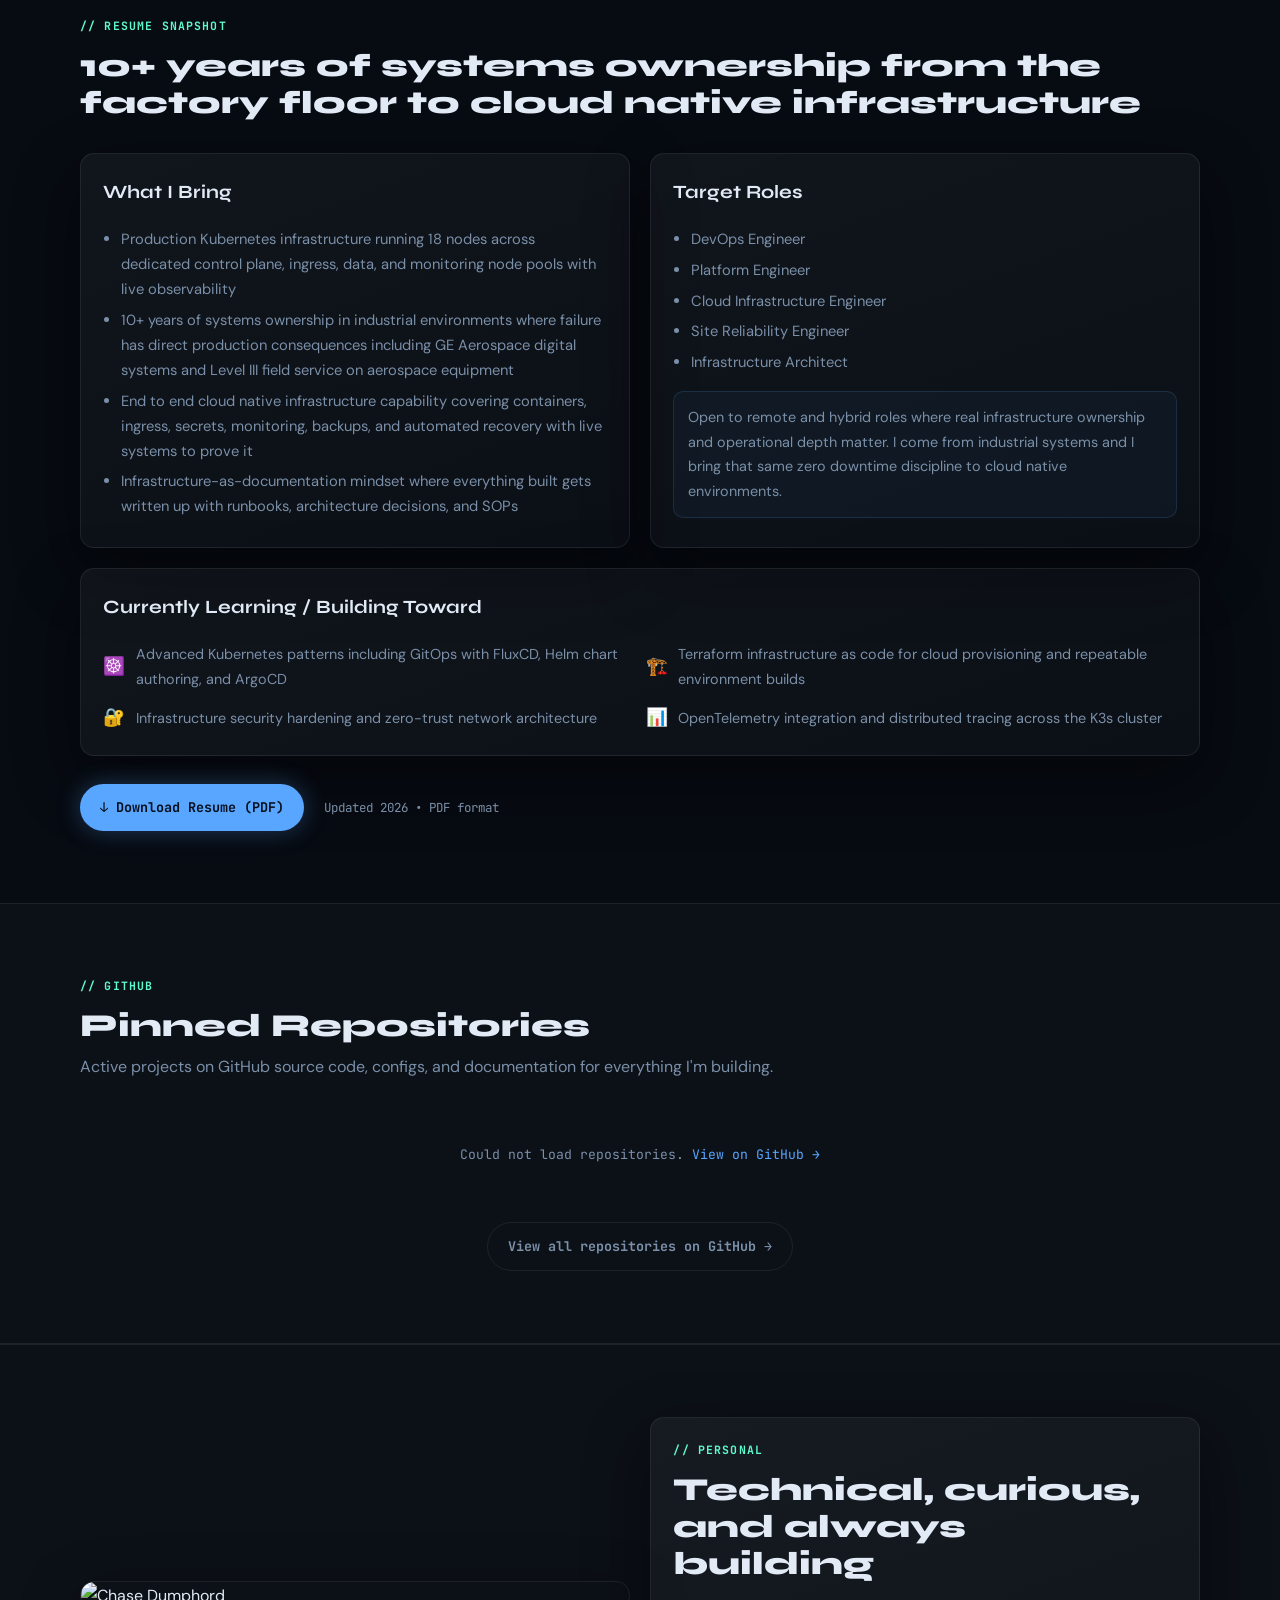
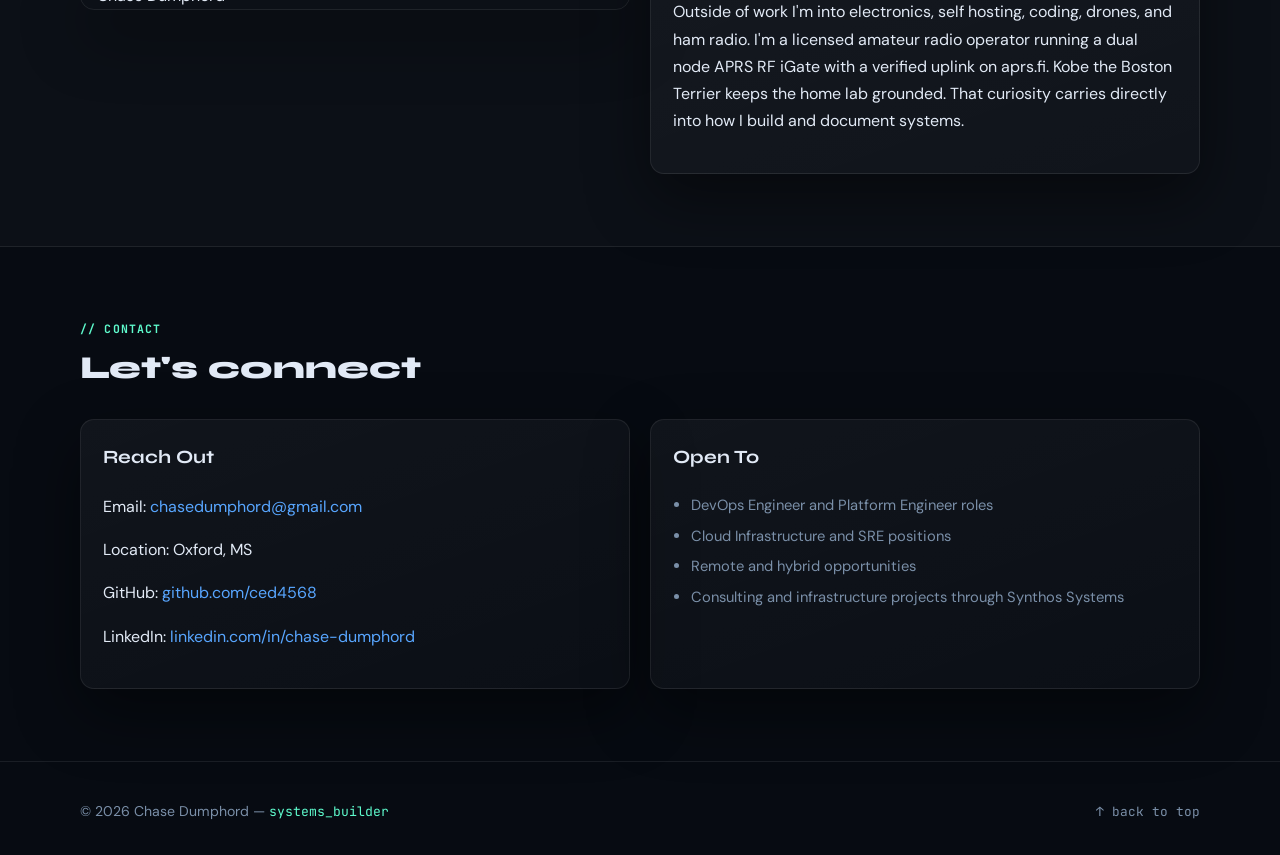
==== commit 55794bc5: "Update repo descriptions, topics, and site copy alignment" ====
--- a/index.html
+++ b/index.html
@@ -295,7 +295,7 @@
               orchestration, and cloud native infrastructure built for production conditions. I run an
               18 node environment every day consisting of a 6 node Proxmox VE hypervisor cluster and
               a 12 node K3s Kubernetes cluster with Prometheus monitoring, Grafana dashboards, and
-              VLAN-segmented networking. Not a lab. A production system.
+              VLAN segmented networking. Not a lab. A production system.
             </p>
             <p>
               I come from 10+ years in industrial digital systems at GE Aerospace and in the field
@@ -311,9 +311,9 @@
               <li>Kubernetes orchestration and container infrastructure</li>
               <li>DevOps automation and CI/CD pipeline workflows</li>
               <li>Observability with Prometheus, Grafana, and alerting pipelines</li>
-              <li>Cloud-native infrastructure design and deployment</li>
+              <li>Cloud native infrastructure design and deployment</li>
               <li>Networking, VLANs, reverse proxy, and Cloudflare edge configuration</li>
-              <li>AI-assisted automation, documentation, and diagnostic workflows</li>
+              <li>AI assisted automation, documentation, and diagnostic workflows</li>
             </ul>
           </div>
         </div>
@@ -410,7 +410,7 @@
             <div class="noc-card-badge done">✅ Live</div>
             <h3>Portfolio NOC</h3>
             <p>
-              JSON-driven dashboard showing real inventory, online/offline checks, service labels,
+              JSON driven dashboard showing real inventory, online/offline checks, service labels,
               latency, and last check timestamps across 18 nodes and 28 services.
             </p>
           </div>
@@ -419,7 +419,7 @@
             <h3>Grafana + Prometheus Observability Stack</h3>
             <p>
               Full observability stack running across Proxmox, TrueNAS, K3s nodes, Uptime Kuma,
-              and APRS edge systems with real-time metrics ingestion and live alerting pipelines.
+              and APRS edge systems with real time metrics ingestion and live alerting pipelines.
             </p>
           </div>
           <div class="noc-card">
@@ -498,7 +498,7 @@
             <div class="stack-pills">
               <span class="stack-pill">GitHub Actions</span>
               <span class="stack-pill">Docker Compose</span>
-              <span class="stack-pill">Manifest-driven Config</span>
+              <span class="stack-pill">Manifest driven Config</span>
             </div>
           </div>
 
@@ -531,10 +531,12 @@
               <span class="stack-pill">OpenRouter</span>
               <span class="stack-pill">Telegram Bots</span>
               <span class="stack-pill">Claude (Anthropic)</span>
+              <span class="stack-pill">ChatGPT</span>
               <span class="stack-pill">Gemini</span>
               <span class="stack-pill">Hermes Agent</span>
-              <span class="stack-pill">LLM-assisted Documentation</span>
-              <span class="stack-pill">AI-driven Diagnostics</span>
+              <span class="stack-pill">Crew AI Agent</span>
+              <span class="stack-pill">LLM assisted Documentation</span>
+              <span class="stack-pill">AI driven Diagnostics</span>
             </div>
           </div>
 
@@ -547,7 +549,7 @@
       <div class="container">
         <div class="section-heading">
           <p class="section-label">// resume snapshot</p>
-          <h2>10+ years of systems ownership from the factory floor to cloud-native infrastructure</h2>
+          <h2>10+ years of systems ownership from the factory floor to cloud native infrastructure</h2>
         </div>
 
         <div class="resume-grid">
@@ -557,7 +559,7 @@
             <ul class="clean-list">
               <li>Production Kubernetes infrastructure running 18 nodes across dedicated control plane, ingress, data, and monitoring node pools with live observability</li>
               <li>10+ years of systems ownership in industrial environments where failure has direct production consequences including GE Aerospace digital systems and Level III field service on aerospace equipment</li>
-              <li>End to end cloud-native infrastructure capability covering containers, ingress, secrets, monitoring, backups, and automated recovery with live systems to prove it</li>
+              <li>End to end cloud native infrastructure capability covering containers, ingress, secrets, monitoring, backups, and automated recovery with live systems to prove it</li>
               <li>Infrastructure-as-documentation mindset where everything built gets written up with runbooks, architecture decisions, and SOPs</li>
             </ul>
           </div>
@@ -664,8 +666,8 @@
           <p class="section-label">// personal</p>
           <h2>Technical, curious, and always building</h2>
           <p>
-            Outside of work I'm into electronics, self-hosting, coding, drones, and ham radio.
-            I'm a licensed amateur radio operator running a dual-node APRS RF iGate with a
+            Outside of work I'm into electronics, self hosting, coding, drones, and ham radio.
+            I'm a licensed amateur radio operator running a dual node APRS RF iGate with a
             verified uplink on aprs.fi. Kobe the Boston Terrier keeps the home lab grounded.
             That curiosity carries directly into how I build and document systems.
           </p>
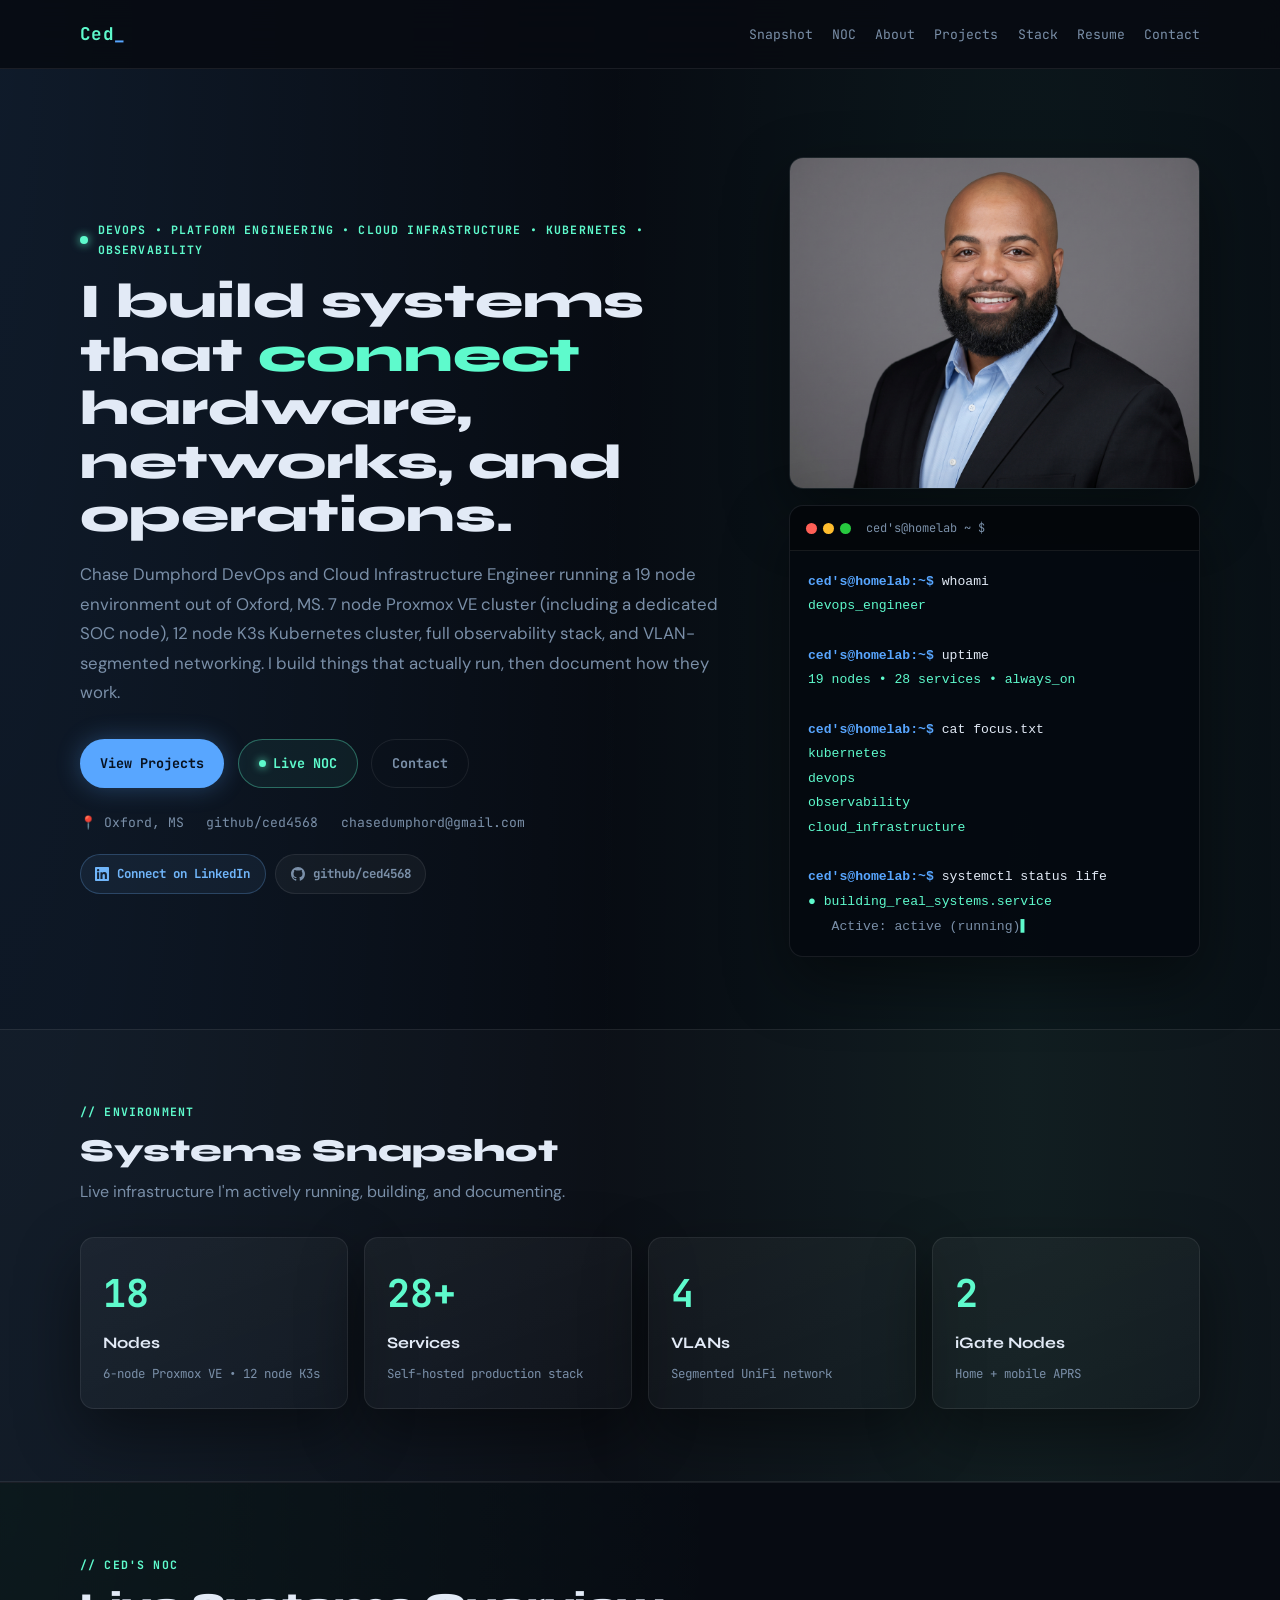
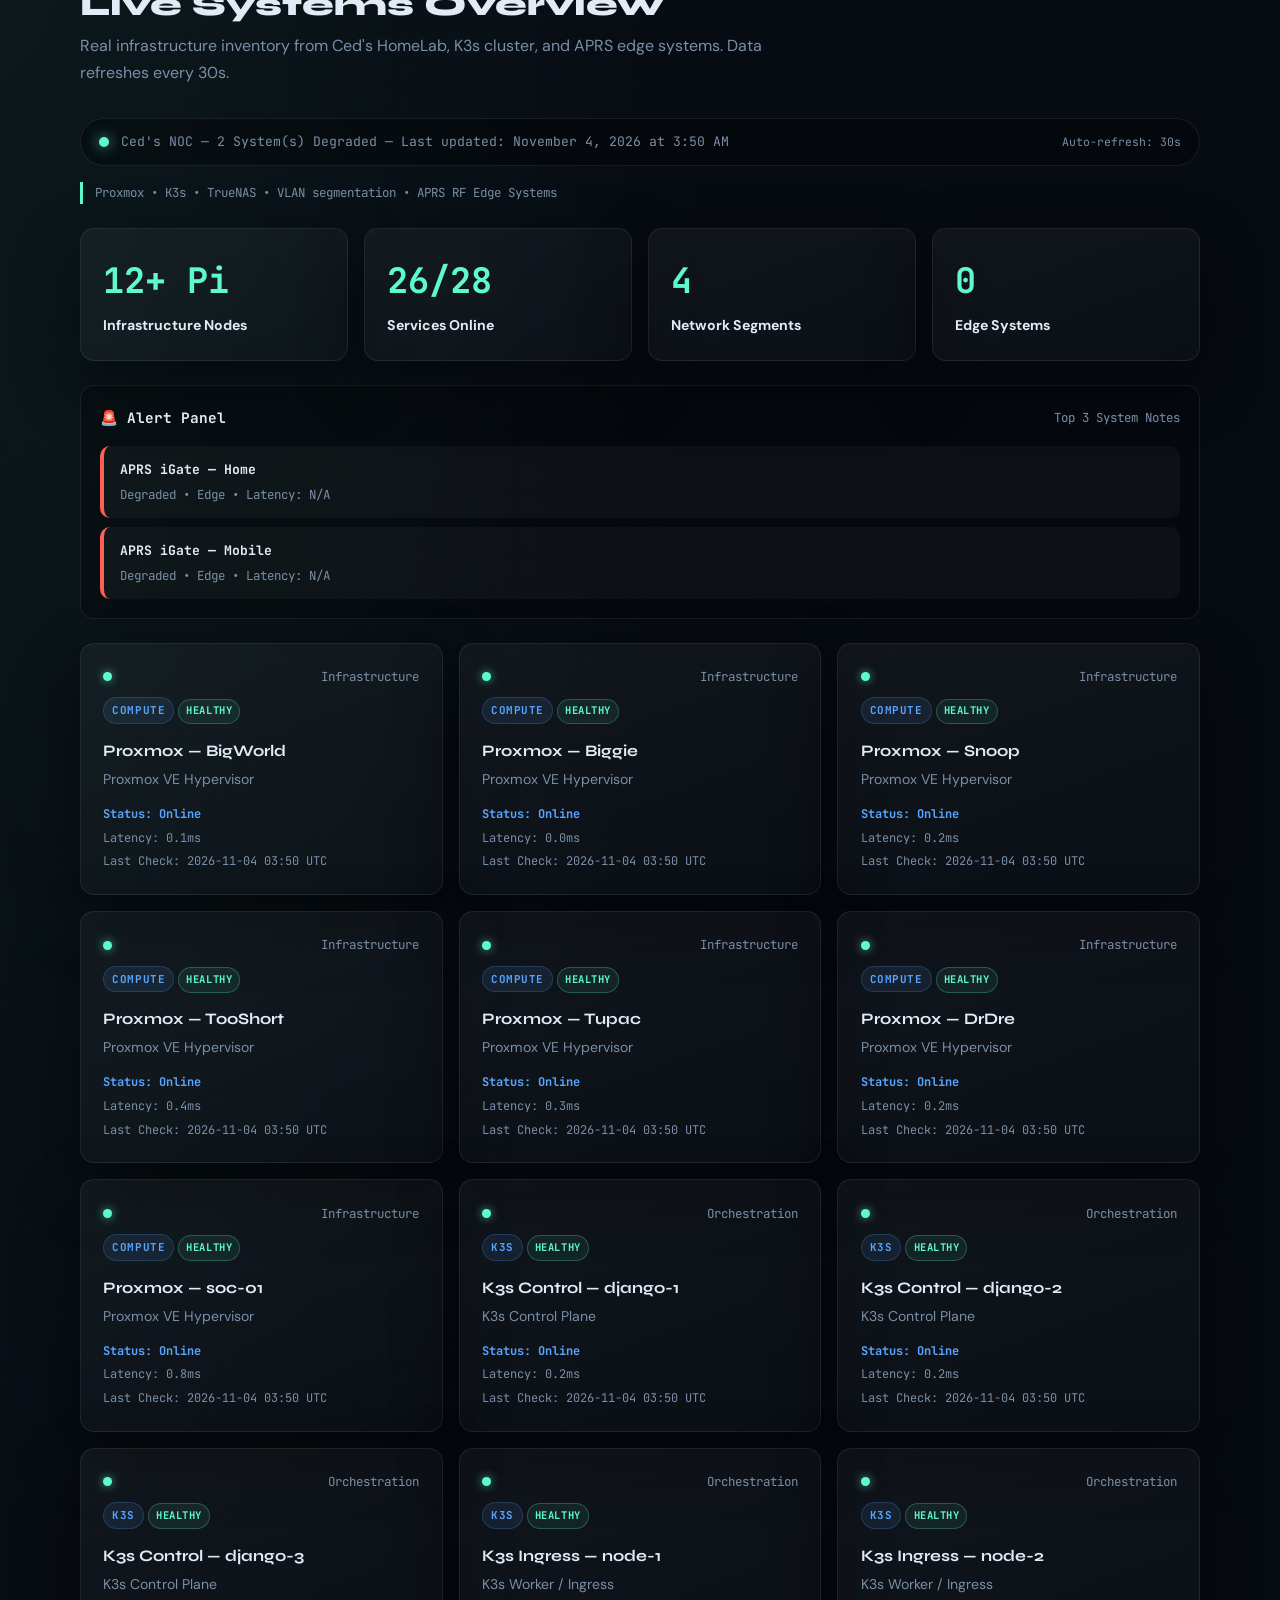
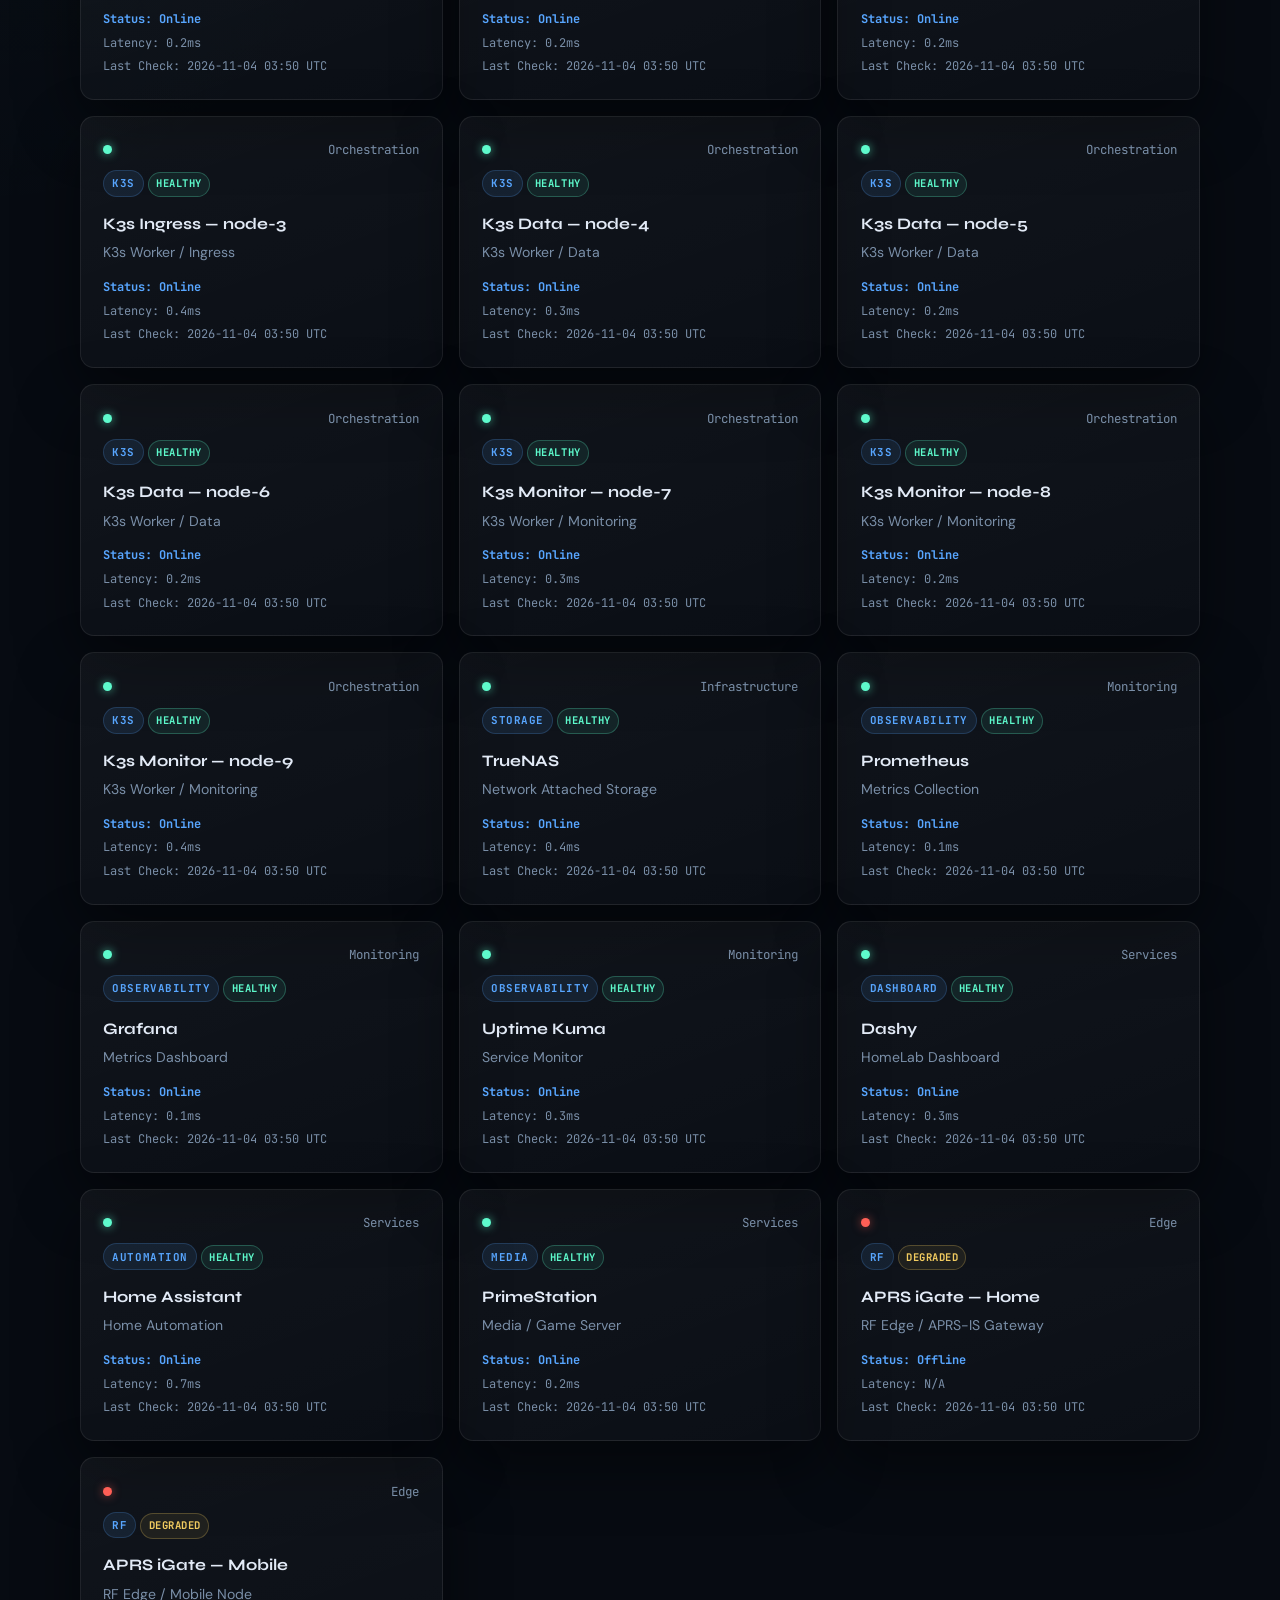
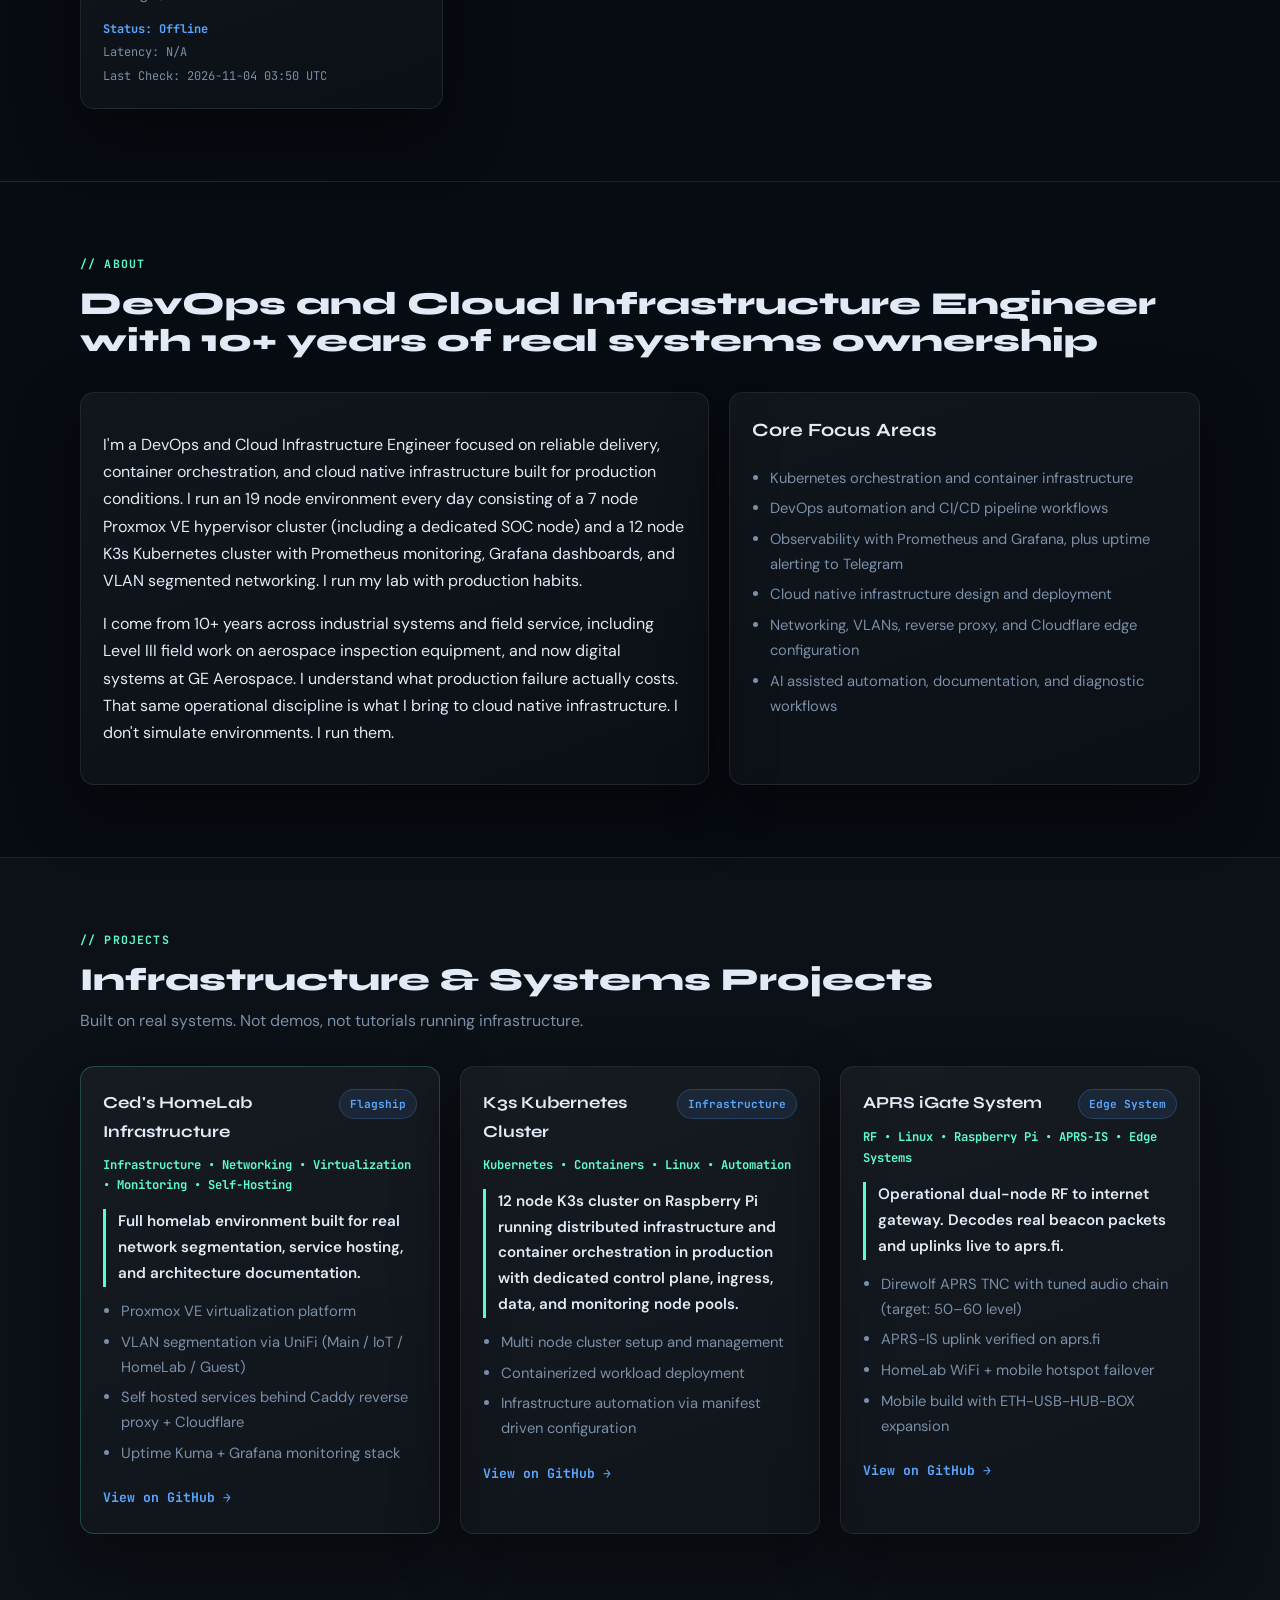
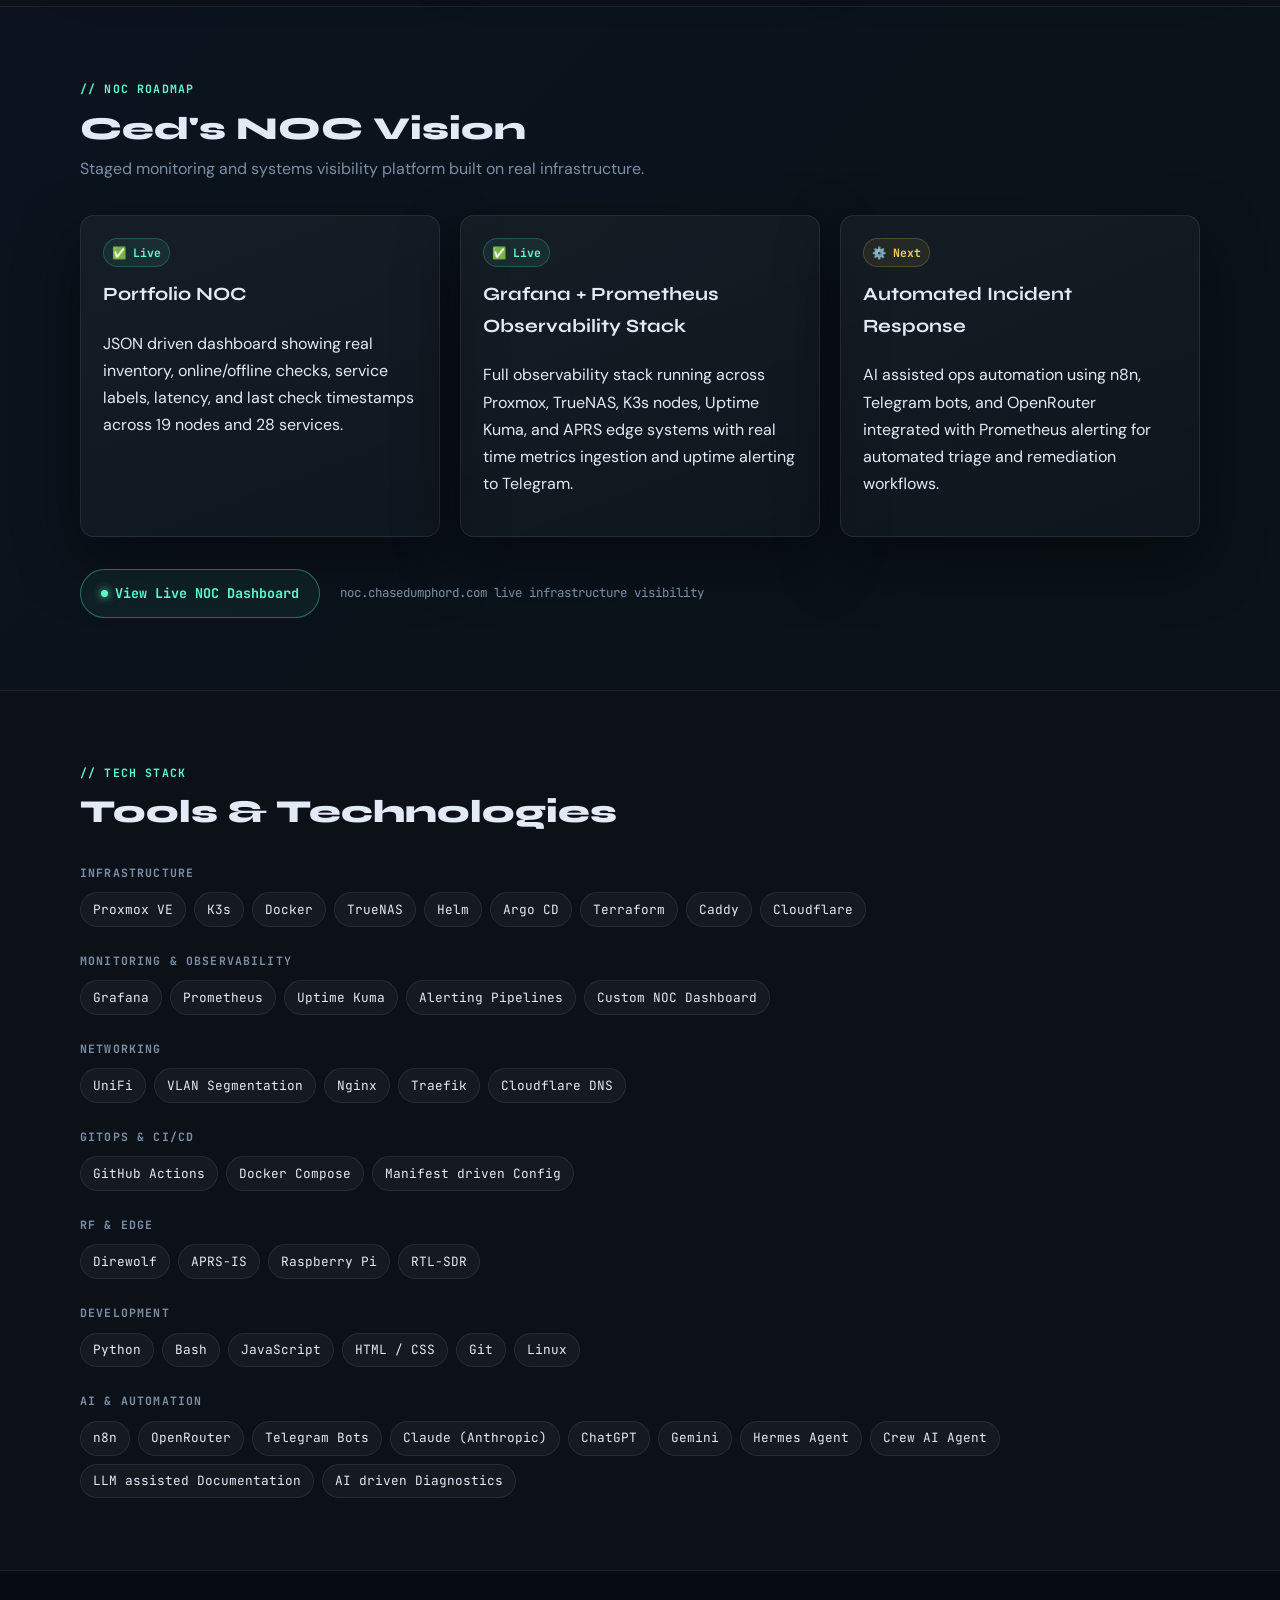
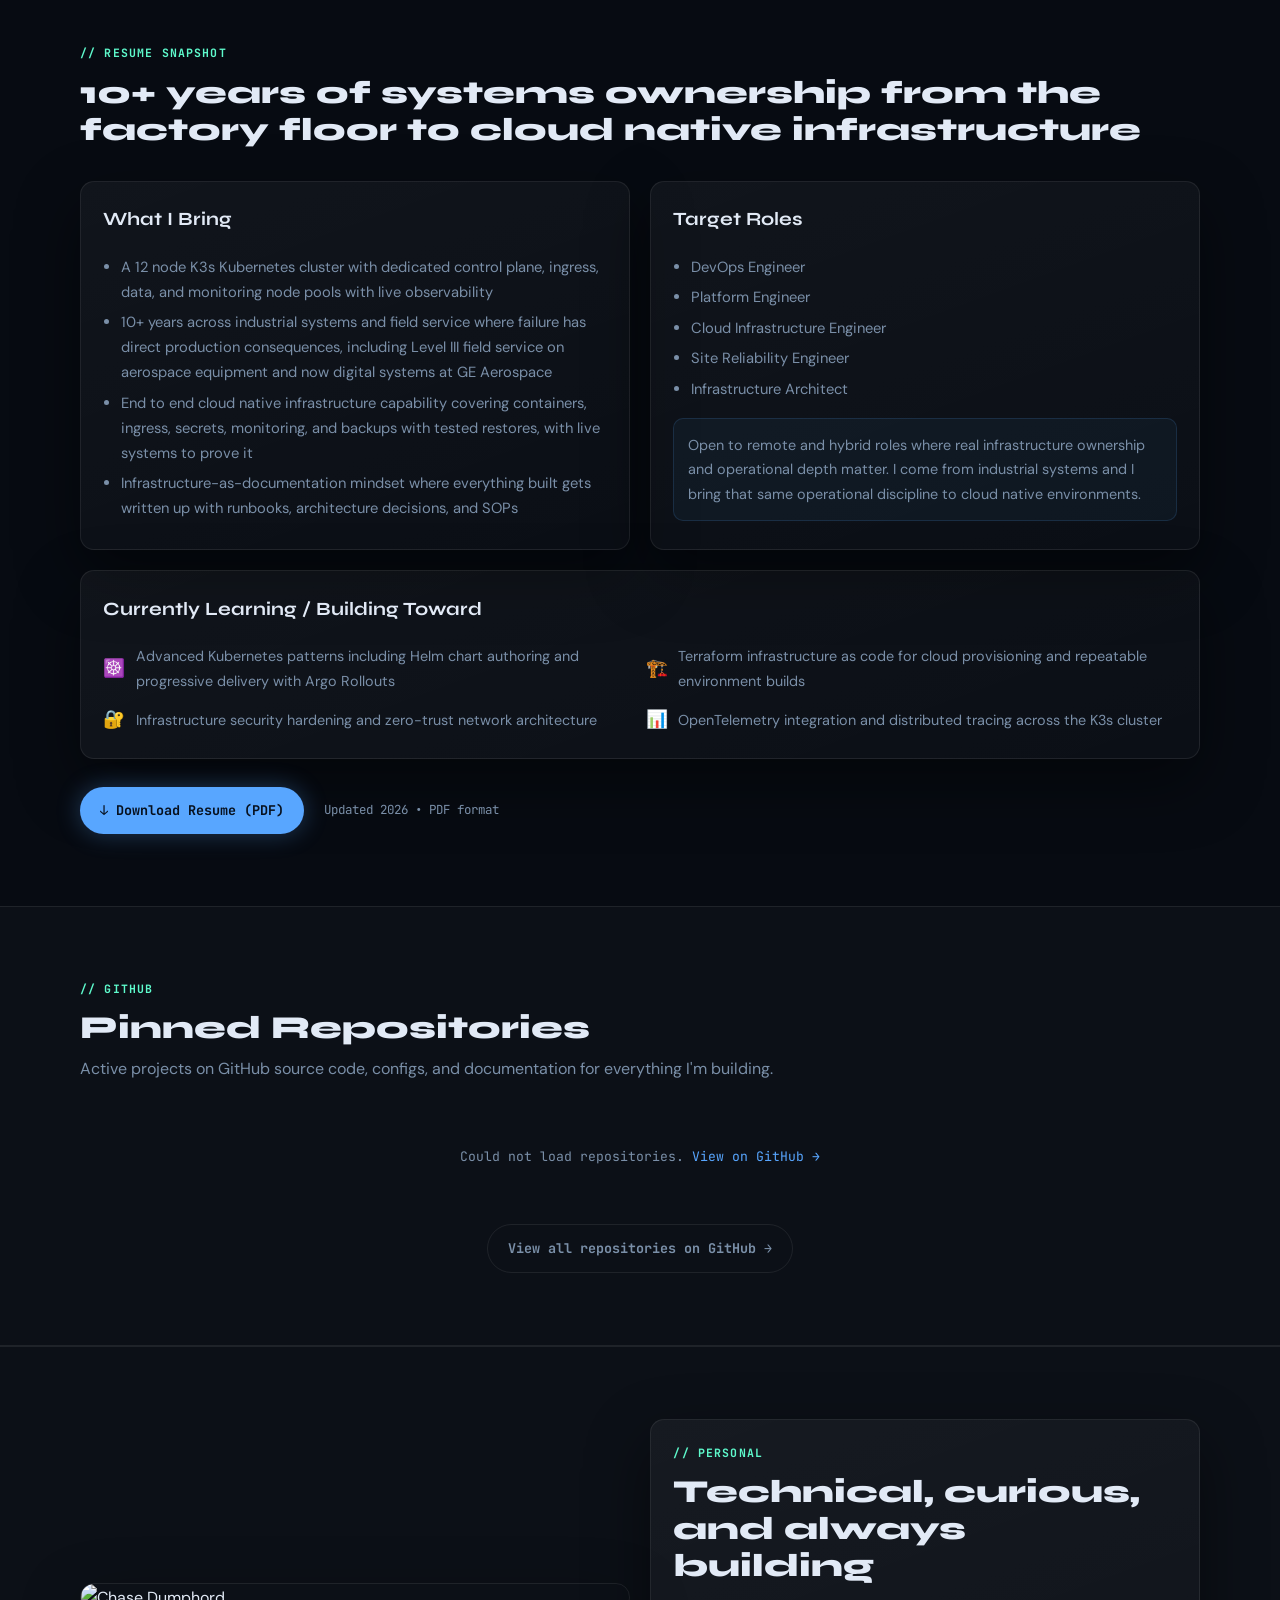
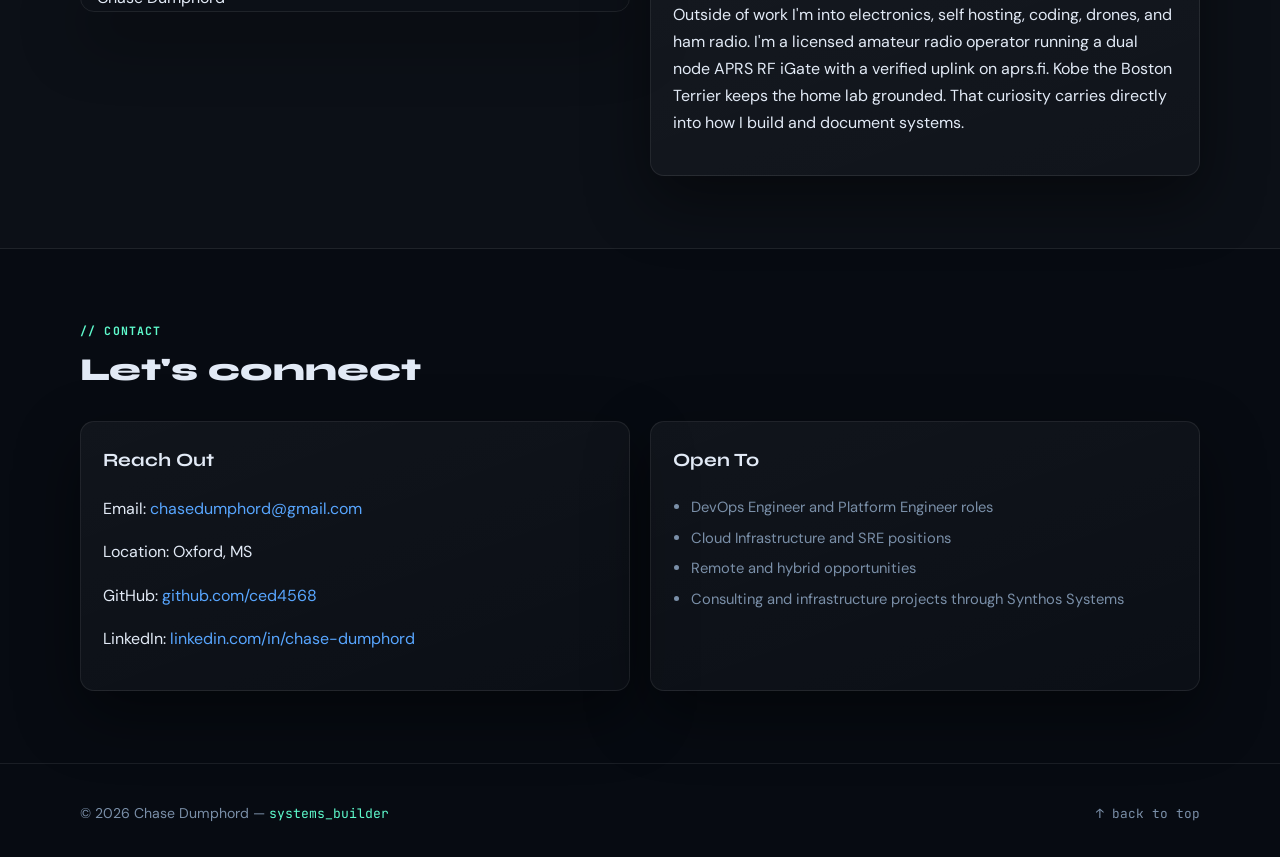
==== commit 1e9545eb: "fix: align portfolio copy with current lab state - Proxmox cluster 6 -> 7 nodes (incl. dedicated SOC" ====
--- a/index.html
+++ b/index.html
@@ -17,12 +17,12 @@
 
   <meta
     name="description"
-    content="Chase Dumphord DevOps and Cloud Infrastructure Engineer running an 18 node production environment with K3s, Proxmox, Prometheus, Grafana, and APRS RF edge systems out of Oxford, MS."
+    content="Chase Dumphord DevOps and Cloud Infrastructure Engineer running a 19 node environment with K3s, Proxmox, Prometheus, Grafana, and APRS RF edge systems out of Oxford, MS."
   />
 
   <!-- Open Graph for LinkedIn / Discord sharing -->
   <meta property="og:title" content="Chase Dumphord | DevOps &amp; Cloud Infrastructure Engineer" />
-  <meta property="og:description" content="DevOps &amp; Cloud Infrastructure Engineer. 18 nodes. 28 services. Always running. Based in Oxford, MS." />
+  <meta property="og:description" content="DevOps &amp; Cloud Infrastructure Engineer. 19 nodes. 28 services. Always running. Based in Oxford, MS." />
   <meta property="og:type" content="website" />
   <meta property="og:url" content="https://chasedumphord.com" />
 
@@ -93,7 +93,7 @@
           <h1>I build systems that <span class="accent-word">connect</span> hardware, networks, and operations.</h1>
 
           <p class="lead">
-            Chase Dumphord DevOps and Cloud Infrastructure Engineer running an 18 node production environment out of Oxford, MS. 6 node Proxmox VE cluster, 12 node K3s Kubernetes cluster, full observability stack, and VLAN-segmented networking. I build things that actually run, then document how they work.
+            Chase Dumphord DevOps and Cloud Infrastructure Engineer running a 19 node environment out of Oxford, MS. 7 node Proxmox VE cluster (including a dedicated SOC node), 12 node K3s Kubernetes cluster, full observability stack, and VLAN-segmented networking. I build things that actually run, then document how they work.
           </p>
 
           <div class="hero-actions">
@@ -163,7 +163,7 @@
 <span class="t-val">devops_engineer</span>
 
 <span class="t-prompt">ced's@homelab:~$</span> uptime
-<span class="t-val">18 nodes • 28 services • always_on</span>
+<span class="t-val">19 nodes • 28 services • always_on</span>
 
 <span class="t-prompt">ced's@homelab:~$</span> cat focus.txt
 <span class="t-val">kubernetes
@@ -293,13 +293,13 @@
             <p>
               I'm a DevOps and Cloud Infrastructure Engineer focused on reliable delivery, container
               orchestration, and cloud native infrastructure built for production conditions. I run an
-              18 node environment every day consisting of a 6 node Proxmox VE hypervisor cluster and
+              19 node environment every day consisting of a 7 node Proxmox VE hypervisor cluster (including a dedicated SOC node) and
               a 12 node K3s Kubernetes cluster with Prometheus monitoring, Grafana dashboards, and
-              VLAN segmented networking. Not a lab. A production system.
+              VLAN segmented networking. I run my lab with production habits.
             </p>
             <p>
-              I come from 10+ years in industrial digital systems at GE Aerospace and in the field
-              as a Level III engineer on aerospace inspection equipment. I understand what production
+              I come from 10+ years across industrial systems and field service, including Level III
+              field work on aerospace inspection equipment, and now digital systems at GE Aerospace. I understand what production
               failure actually costs. That same operational discipline is what I bring to cloud native
               infrastructure. I don't simulate environments. I run them.
             </p>
@@ -310,7 +310,7 @@
             <ul class="clean-list">
               <li>Kubernetes orchestration and container infrastructure</li>
               <li>DevOps automation and CI/CD pipeline workflows</li>
-              <li>Observability with Prometheus, Grafana, and alerting pipelines</li>
+              <li>Observability with Prometheus and Grafana, plus uptime alerting to Telegram</li>
               <li>Cloud native infrastructure design and deployment</li>
               <li>Networking, VLANs, reverse proxy, and Cloudflare edge configuration</li>
               <li>AI assisted automation, documentation, and diagnostic workflows</li>
@@ -343,7 +343,7 @@
             <ul class="clean-list">
               <li>Proxmox VE virtualization platform</li>
               <li>VLAN segmentation via UniFi (Main / IoT / HomeLab / Guest)</li>
-              <li>Self hosted services behind Nginx Proxy Manager + Cloudflare Tunnels</li>
+              <li>Self hosted services behind Caddy reverse proxy + Cloudflare</li>
               <li>Uptime Kuma + Grafana monitoring stack</li>
             </ul>
             <a href="https://github.com/ced4568/ceds-homelab" target="_blank" rel="noopener noreferrer" class="project-link">
@@ -411,7 +411,7 @@
             <h3>Portfolio NOC</h3>
             <p>
               JSON driven dashboard showing real inventory, online/offline checks, service labels,
-              latency, and last check timestamps across 18 nodes and 28 services.
+              latency, and last check timestamps across 19 nodes and 28 services.
             </p>
           </div>
           <div class="noc-card">
@@ -419,7 +419,7 @@
             <h3>Grafana + Prometheus Observability Stack</h3>
             <p>
               Full observability stack running across Proxmox, TrueNAS, K3s nodes, Uptime Kuma,
-              and APRS edge systems with real time metrics ingestion and live alerting pipelines.
+              and APRS edge systems with real time metrics ingestion and uptime alerting to Telegram.
             </p>
           </div>
           <div class="noc-card">
@@ -465,9 +465,10 @@
               <span class="stack-pill">Docker</span>
               <span class="stack-pill">TrueNAS</span>
               <span class="stack-pill">Helm</span>
+              <span class="stack-pill">Argo CD</span>
               <span class="stack-pill">Terraform</span>
-              <span class="stack-pill">Nginx Proxy Manager</span>
-              <span class="stack-pill">Cloudflare Tunnels</span>
+              <span class="stack-pill">Caddy</span>
+              <span class="stack-pill">Cloudflare</span>
             </div>
           </div>
 
@@ -557,9 +558,9 @@
           <div class="card resume-card">
             <h3>What I Bring</h3>
             <ul class="clean-list">
-              <li>Production Kubernetes infrastructure running 18 nodes across dedicated control plane, ingress, data, and monitoring node pools with live observability</li>
-              <li>10+ years of systems ownership in industrial environments where failure has direct production consequences including GE Aerospace digital systems and Level III field service on aerospace equipment</li>
-              <li>End to end cloud native infrastructure capability covering containers, ingress, secrets, monitoring, backups, and automated recovery with live systems to prove it</li>
+              <li>A 12 node K3s Kubernetes cluster with dedicated control plane, ingress, data, and monitoring node pools with live observability</li>
+              <li>10+ years across industrial systems and field service where failure has direct production consequences, including Level III field service on aerospace equipment and now digital systems at GE Aerospace</li>
+              <li>End to end cloud native infrastructure capability covering containers, ingress, secrets, monitoring, and backups with tested restores, with live systems to prove it</li>
               <li>Infrastructure-as-documentation mindset where everything built gets written up with runbooks, architecture decisions, and SOPs</li>
             </ul>
           </div>
@@ -576,7 +577,7 @@
 
             <div class="resume-note">
               <p>
-                Open to remote and hybrid roles where real infrastructure ownership and operational depth matter. I come from industrial systems and I bring that same zero downtime discipline to cloud native environments.
+                Open to remote and hybrid roles where real infrastructure ownership and operational depth matter. I come from industrial systems and I bring that same operational discipline to cloud native environments.
               </p>
             </div>
           </div>
@@ -586,7 +587,7 @@
             <div class="learning-grid">
               <div class="learning-item">
                 <span class="learning-icon">☸️</span>
-                <span>Advanced Kubernetes patterns including GitOps with FluxCD, Helm chart authoring, and ArgoCD</span>
+                <span>Advanced Kubernetes patterns including Helm chart authoring and progressive delivery with Argo Rollouts</span>
               </div>
               <div class="learning-item">
                 <span class="learning-icon">🏗️</span>
